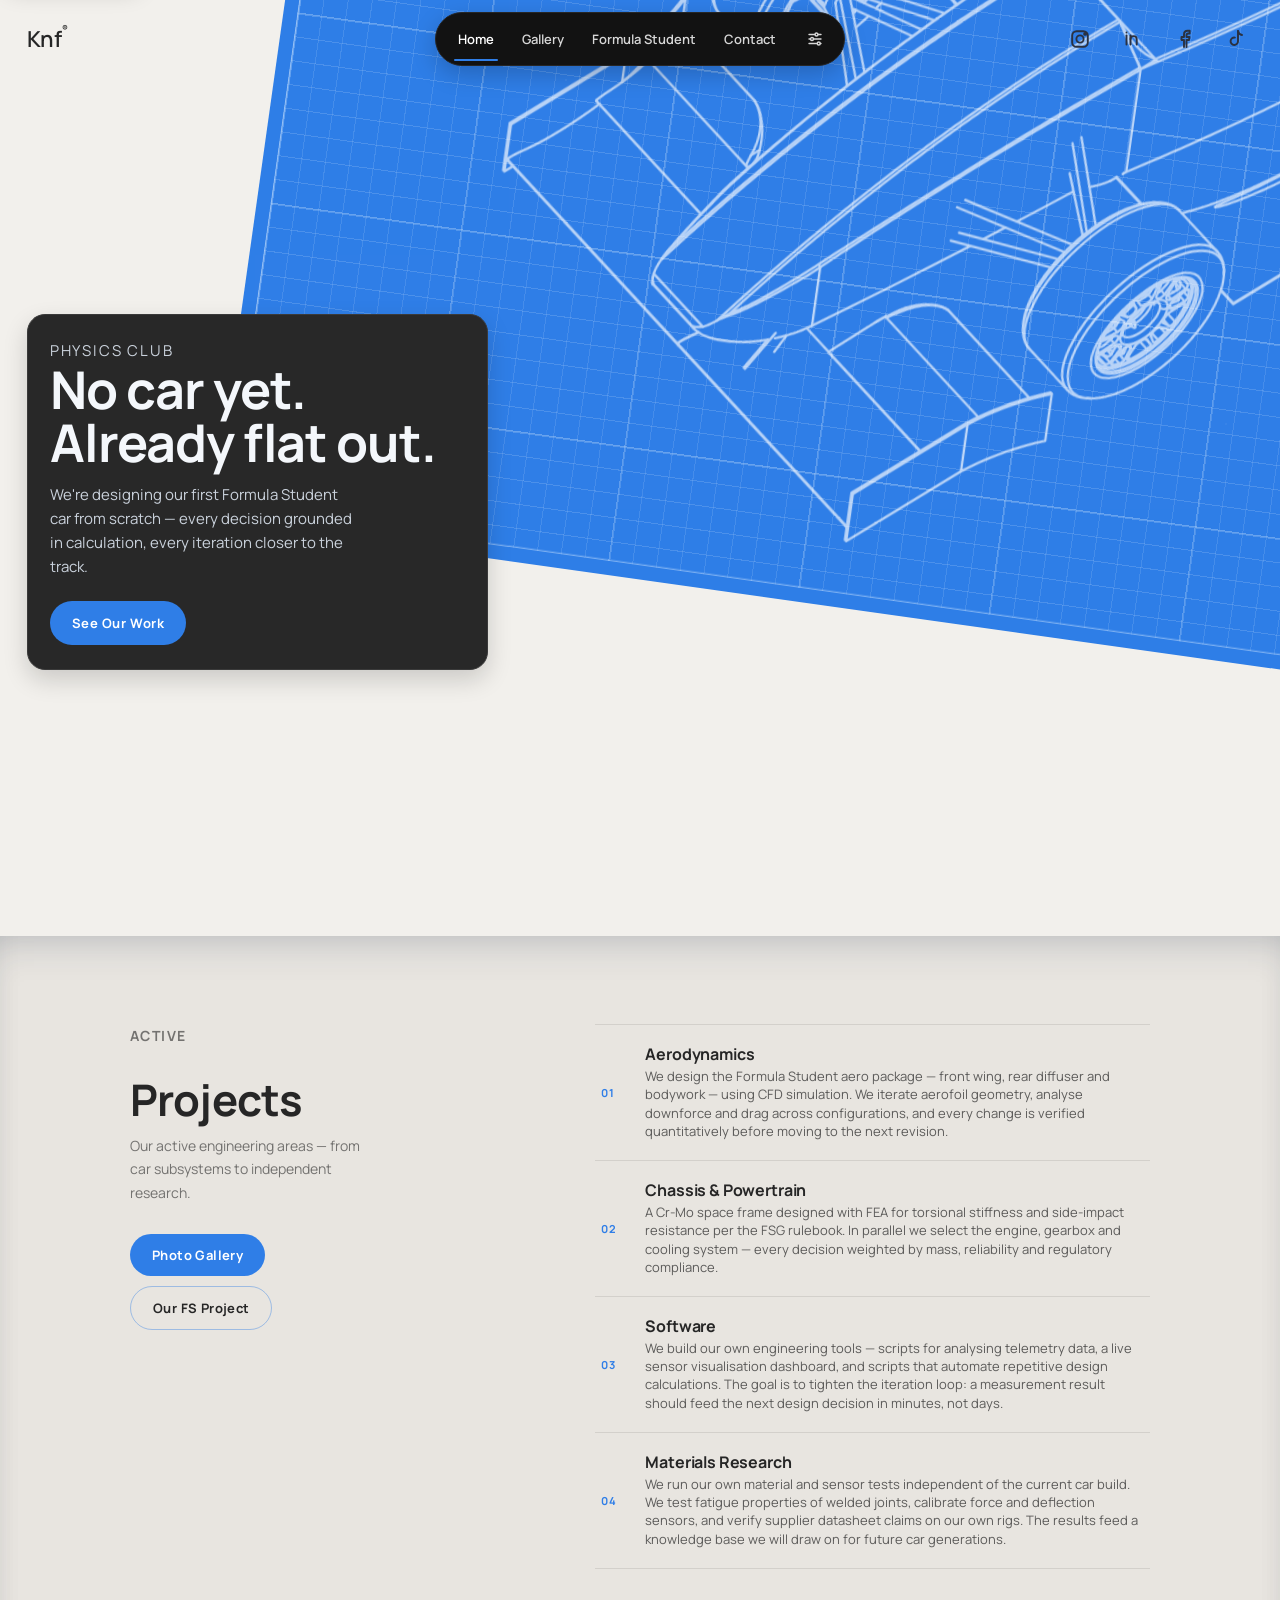
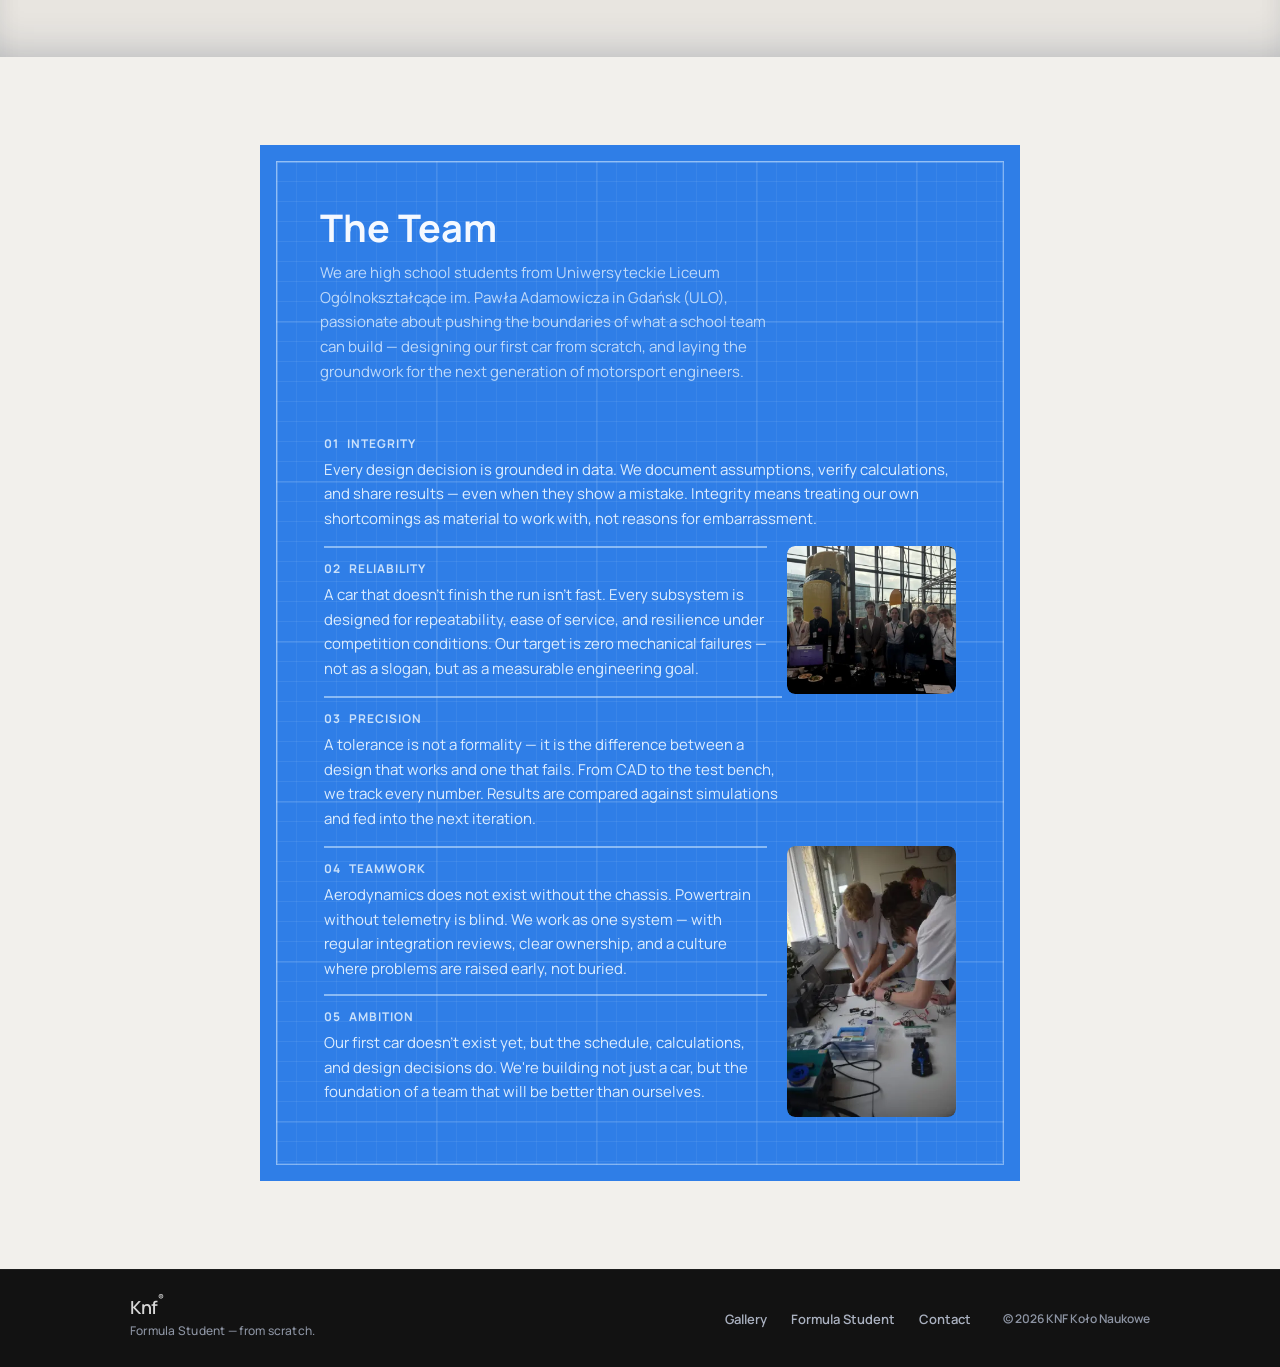
==== src/index.html @ ff2a10de "Rewrite Polish hero headline so it stops reading as a calque "Jeszcze bez auta. Juz na pelnym gazie." ====
<!doctype html>
<html lang="en" data-theme="light">
<head>
  <meta charset="UTF-8" />
  <meta name="viewport" content="width=device-width, initial-scale=1.0" />
  <meta name="description" content="KNF Physics Club — we are designing our first Formula Student car from scratch, grounding every decision in physics and rigorous engineering." data-pl="KNF Koło Naukowe — projektujemy pierwszy bolid Formuły Student od zera, opierając każdą decyzję na fizyce i rzetelnej inżynierii." data-en="KNF Physics Club — we are designing our first Formula Student car from scratch, grounding every decision in physics and rigorous engineering." />
  <title data-pl="KNF — Formuła Student" data-en="KNF — Formula Student">KNF — Formula Student</title>
  <script>
    // Apply saved theme/language before first paint to avoid a flash
    (function () {
      try {
        var t = localStorage.getItem("knf-theme");
        if (t) document.documentElement.setAttribute("data-theme", t);
        var l = localStorage.getItem("knf-lang");
        if (l) document.documentElement.setAttribute("lang", l);
      } catch (e) { /* storage unavailable */ }
    })();
  </script>
  <meta name="theme-color" content="#f2f0ec">
  <link rel="icon" type="image/svg+xml" href="./favicon.svg">
  <link rel="preconnect" href="https://fonts.googleapis.com">
  <link rel="preconnect" href="https://fonts.gstatic.com" crossorigin>
  <link href="https://fonts.googleapis.com/css2?family=Manrope:wght@500;600;700&display=swap" rel="stylesheet">
  <link rel="stylesheet" href="./css/style.css" />

  <link rel="canonical" href="https://knf-ulo.github.io/index.html">
  <meta property="og:type" content="website">
  <meta property="og:site_name" content="KNF — Formula Student">
  <meta property="og:title" content="KNF — Formula Student">
  <meta property="og:description" content="KNF Physics Club — designing our first Formula Student car from scratch, grounding every decision in physics and rigorous engineering.">
  <meta property="og:url" content="https://knf-ulo.github.io/index.html">
  <meta property="og:image" content="https://knf-ulo.github.io/assets/bolid-render-iso.webp">
  <meta property="og:locale" content="en_US">
  <meta property="og:locale:alternate" content="pl_PL">
  <meta name="twitter:card" content="summary_large_image">

  <script type="application/ld+json">
  {
    "@context": "https://schema.org",
    "@graph": [
      {
        "@type": "Organization",
        "@id": "https://knf-ulo.github.io/#organization",
        "name": "KNF — Koło Naukowe Fizyków",
        "alternateName": "KNF Physics Club",
        "url": "https://knf-ulo.github.io/",
        "logo": "https://knf-ulo.github.io/favicon.svg",
        "email": "knf.pitstopfizyki@pozytywneinicjatywy.pl",
        "foundingDate": "2025",
        "location": {
          "@type": "Place",
          "name": "Uniwersyteckie Liceum Ogólnokształcące im. Pawła Adamowicza in Gdańsk (ULO)",
          "address": { "@type": "PostalAddress", "addressLocality": "Gdańsk", "addressCountry": "PL" }
        },
        "description": "A high school physics club at Uniwersyteckie Liceum Ogólnokształcące im. Pawła Adamowicza in Gdańsk (ULO) designing its first Formula Student race car from scratch, grounding every decision in physics and calculation.",
        "knowsAbout": ["Formula Student", "Automotive aerodynamics", "Computational Fluid Dynamics", "Finite Element Analysis", "Chassis design", "Vehicle telemetry", "Materials testing"],
        "sameAs": ["https://www.instagram.com/knf_ulo"]
      },
      {
        "@type": "WebSite",
        "@id": "https://knf-ulo.github.io/#website",
        "url": "https://knf-ulo.github.io/",
        "name": "KNF — Formula Student",
        "inLanguage": ["en", "pl"],
        "publisher": { "@id": "https://knf-ulo.github.io/#organization" }
      },
      {
        "@type": "CreativeWork",
        "@id": "https://knf-ulo.github.io/#project-aerodynamics",
        "name": "Aerodynamics",
        "creator": { "@id": "https://knf-ulo.github.io/#organization" },
        "inLanguage": "en",
        "keywords": "CFD, front wing, rear diffuser, bodywork, downforce, drag",
        "description": "Formula Student aero package — front wing, rear diffuser and bodywork — developed and iterated with CFD simulation."
      },
      {
        "@type": "CreativeWork",
        "@id": "https://knf-ulo.github.io/#project-chassis-powertrain",
        "name": "Chassis & Powertrain",
        "creator": { "@id": "https://knf-ulo.github.io/#organization" },
        "inLanguage": "en",
        "keywords": "Cr-Mo space frame, FEA, torsional stiffness, engine, gearbox, cooling",
        "description": "A Cr-Mo space frame designed with FEA for torsional stiffness and side-impact resistance per the FSG rulebook, alongside engine, gearbox and cooling selection."
      },
      {
        "@type": "CreativeWork",
        "@id": "https://knf-ulo.github.io/#project-software",
        "name": "Software",
        "creator": { "@id": "https://knf-ulo.github.io/#organization" },
        "inLanguage": "en",
        "keywords": "telemetry, sensor dashboard, design automation",
        "description": "In-house engineering tools for telemetry data analysis, live sensor visualisation, and automation of repetitive design calculations."
      },
      {
        "@type": "CreativeWork",
        "@id": "https://knf-ulo.github.io/#project-materials-research",
        "name": "Materials Research",
        "creator": { "@id": "https://knf-ulo.github.io/#organization" },
        "inLanguage": "en",
        "keywords": "fatigue testing, sensor calibration, datasheet verification",
        "description": "Independent fatigue, sensor-calibration and supplier-datasheet-verification testing feeding a reusable knowledge base for future car generations."
      }
    ]
  }
  </script>
</head>
<body>
  <a class="skip-link" href="#main-content" data-pl="Przejdź do treści" data-en="Skip to content">Skip to content</a>
  <header class="page-header">
    <nav class="top-nav" aria-label="Main navigation">
      <a class="brand" href="./index.html" aria-label="KNF home">Knf<sup>®</sup></a>

      <button class="menu-toggle" type="button" aria-expanded="false" aria-controls="nav-links" aria-label="Open menu">
        <svg viewBox="0 0 24 24" aria-hidden="true">
          <line class="mt-line mt-top" x1="4" y1="7" x2="20" y2="7"></line>
          <line class="mt-line mt-mid" x1="4" y1="12" x2="20" y2="12"></line>
          <line class="mt-line mt-bot" x1="4" y1="17" x2="20" y2="17"></line>
        </svg>
      </button>

      <div class="nav-shell" id="nav-links">
        <a href="#home" class="nav-link active" data-pl="Strona główna" data-en="Home">Home</a>
        <a href="./gallery.html" class="nav-link" data-pl="Galeria" data-en="Gallery">Gallery</a>
        <a href="./formula-student.html" class="nav-link" data-pl="Formuła Student" data-en="Formula Student">Formula Student</a>
        <a href="./contact.html" class="nav-link" data-pl="Kontakt" data-en="Contact">Contact</a>

        <div class="settings-wrap">
          <button class="settings-btn" type="button" aria-label="Settings" aria-expanded="false" aria-controls="settings-dropdown">
            <svg viewBox="0 0 24 24" aria-hidden="true">
              <path d="M12 6a2 2 0 1 0 4 0a2 2 0 1 0 -4 0"></path>
              <path d="M4 6l8 0"></path>
              <path d="M16 6l4 0"></path>
              <path d="M6 12a2 2 0 1 0 4 0a2 2 0 1 0 -4 0"></path>
              <path d="M4 12l2 0"></path>
              <path d="M10 12l10 0"></path>
              <path d="M15 18a2 2 0 1 0 4 0a2 2 0 1 0 -4 0"></path>
              <path d="M4 18l11 0"></path>
              <path d="M19 18l1 0"></path>
            </svg>
          </button>

          <div class="settings-dropdown" id="settings-dropdown" hidden>
            <div class="settings-row">
              <span class="settings-label">
                <svg class="settings-icon settings-icon--theme-light" viewBox="0 0 24 24" aria-hidden="true">
                  <path d="M9 12a3 3 0 1 0 6 0a3 3 0 1 0 -6 0"></path>
                  <path d="M12 5l0 .01"></path><path d="M17 7l0 .01"></path><path d="M19 12l0 .01"></path>
                  <path d="M17 17l0 .01"></path><path d="M12 19l0 .01"></path><path d="M7 17l0 .01"></path>
                  <path d="M5 12l0 .01"></path><path d="M7 7l0 .01"></path>
                </svg>
                <svg class="settings-icon settings-icon--theme-dark" viewBox="0 0 24 24" aria-hidden="true">
                  <path d="M12 3c.132 0 .263 0 .393 0a7.5 7.5 0 0 0 7.92 12.446a9 9 0 1 1 -8.313 -12.454l0 .008"></path>
                </svg>
                <span data-pl="Motyw" data-en="Theme">Theme</span>
              </span>
              <div class="settings-toggle">
                <button class="toggle-btn" type="button" data-theme-val="light" data-pl="Jasny" data-en="Light">Light</button>
                <button class="toggle-btn" type="button" data-theme-val="dark" data-pl="Ciemny" data-en="Dark">Dark</button>
              </div>
            </div>
            <div class="settings-row">
              <span class="settings-label">
                <svg class="settings-icon" viewBox="0 0 24 24" aria-hidden="true">
                  <path d="M9 6.371c0 4.418 -2.239 6.629 -5 6.629"></path>
                  <path d="M4 6.371h7"></path>
                  <path d="M5 9c0 2.144 2.252 3.908 6 4"></path>
                  <path d="M12 20l4 -9l4 9"></path>
                  <path d="M19.1 18h-6.2"></path>
                  <path d="M6.694 3l.793 .582"></path>
                </svg>
                <span data-pl="Język" data-en="Language">Language</span>
              </span>
              <div class="settings-toggle">
                <button class="toggle-btn" type="button" data-lang-val="pl">PL</button>
                <button class="toggle-btn" type="button" data-lang-val="en">EN</button>
              </div>
            </div>
          </div>
        </div>
      </div>

      <div class="socials" aria-label="Social media">
        <a href="https://www.instagram.com/knf_ulo" target="_blank" rel="noopener" aria-label="Instagram">
          <svg viewBox="0 0 24 24" aria-hidden="true">
            <rect x="4.2" y="4.2" width="15.6" height="15.6" rx="4.4" ry="4.4"></rect>
            <circle cx="12" cy="12" r="3.6"></circle>
            <circle cx="17.1" cy="6.9" r="1"></circle>
          </svg>
        </a>
        <a href="https://www.linkedin.com/in/koło-naukowe-fizyki-ulo-3ba034428/" target="_blank" rel="noopener" aria-label="LinkedIn">
          <svg viewBox="0 0 24 24" aria-hidden="true">
            <path d="M6.5 8.5v9"></path>
            <path d="M6.5 5.5v.01"></path>
            <path d="M10.5 17.5v-5.3a3.1 3.1 0 0 1 6.2 0v5.3"></path>
            <path d="M10.5 12.2v-3.7"></path>
          </svg>
        </a>
        <a href="https://www.facebook.com/people/Koło-Naukowe-Fizyki-PitStop/pfbid025soNmXHWgqFKHjNdLMpXkXGocdxpkXL1m9RW9q9LVNQuoQBKGzaAdmDuZAfFAgRDl/" target="_blank" rel="noopener" aria-label="Facebook">
          <svg viewBox="0 0 24 24" aria-hidden="true">
            <path d="M14.5 20v-7h2.5l.5 -3h-3v-1.7c0 -1 .3 -1.8 1.8 -1.8h1.4v-2.7a18 18 0 0 0 -2.1 -.1c-2.1 0 -3.6 1.3 -3.6 3.7V10H9.5v3h2.5v7"></path>
          </svg>
        </a>
        <a href="https://www.tiktok.com/@knf_ulo" target="_blank" rel="noopener" aria-label="TikTok">
          <svg viewBox="0 0 24 24" aria-hidden="true">
            <path d="M14 4v10.2a3.7 3.7 0 1 1 -3.1 -3.6"></path>
            <path d="M14 4c.5 2.4 2 3.8 4 4"></path>
          </svg>
        </a>
      </div>
    </nav>
  </header>

  <main id="main-content" tabindex="-1">
    <section class="hero-section" id="home">
      <div class="bg-angle" aria-hidden="true">
        <img class="hero-blueprint-sketch" src="./assets/drawing_bolide_iso_1_thick.svg" aria-hidden="true" alt="">
      </div>

      <div class="hero-content">
        <p class="hero-kicker" data-pl="Koło Naukowe" data-en="Physics Club">Physics Club</p>
        <h1 data-pl="Jeszcze bez bolidu. Już na pełnych obrotach." data-en="No car yet. Already flat out.">No car yet. Already flat out.</h1>
        <p data-pl="Projektujemy pierwszy bolid Formuły Student od zera — każda decyzja oparta na obliczeniach, każda iteracja bliżej toru." data-en="We're designing our first Formula Student car from scratch — every decision grounded in calculation, every iteration closer to the track.">We're designing our first Formula Student car from scratch — every decision grounded in calculation, every iteration closer to the track.</p>
        <a href="#projects" class="hero-cta" data-pl="Poznaj projekty" data-en="See Our Work">See Our Work</a>
      </div>
    </section>

    <section class="projects-section" id="projects">
      <div class="projects-inner">
        <header class="projects-header">
          <p class="projects-kicker" data-pl="Aktualnie" data-en="Active">Active</p>
          <h2 data-pl="Projekty" data-en="Projects">Projects</h2>
          <p data-pl="Nasze aktywne obszary inżynierskie — od podsystemów bolidu po badania własne." data-en="Our active engineering areas — from car subsystems to independent research.">Our active engineering areas — from car subsystems to independent research.</p>
          <div class="projects-links-group">
            <a href="./gallery.html" class="projects-page-link" data-pl="Galeria zdjęć" data-en="Photo Gallery">Photo Gallery</a>
            <a href="./formula-student.html" class="projects-page-link projects-page-link--ghost" data-pl="Nasz projekt FS" data-en="Our FS Project">Our FS Project</a>
          </div>
        </header>

        <ol class="projects-list">
          <li class="project-entry">
            <span class="pe-num">01</span>
            <span class="pe-title" data-pl="Aerodynamika" data-en="Aerodynamics">Aerodynamics</span>
            <span class="pe-desc" data-pl="Projektujemy pakiet aero bolidu Formuły Student — skrzydło przednie, dyfuzor tylny i elementy nadwozia — przy użyciu symulacji CFD. Iterujemy geometrię profili, analizujemy docisk i opory w różnych konfiguracjach, a każda zmiana jest weryfikowana ilościowo przed przejściem do kolejnej wersji." data-en="We design the Formula Student aero package — front wing, rear diffuser and bodywork — using CFD simulation. We iterate aerofoil geometry, analyse downforce and drag across configurations, and every change is verified quantitatively before moving to the next revision.">We design the Formula Student aero package — front wing, rear diffuser and bodywork — using CFD simulation. We iterate aerofoil geometry, analyse downforce and drag across configurations, and every change is verified quantitatively before moving to the next revision.</span>
          </li>
          <li class="project-entry">
            <span class="pe-num">02</span>
            <span class="pe-title" data-pl="Podwozie i Napęd" data-en="Chassis &amp; Powertrain">Chassis &amp; Powertrain</span>
            <span class="pe-desc" data-pl="Rama przestrzenna ze stali Cr-Mo projektowana z użyciem analizy MES pod kątem sztywności skrętnej i odporności na zderzenie boczne zgodnie z regulaminem FSG. Równolegle dobieramy jednostkę napędową, skrzynię biegów i układ chłodzenia — każda decyzja ważona masą, niezawodnością i zgodnością z przepisami." data-en="A Cr-Mo space frame designed with FEA for torsional stiffness and side-impact resistance per the FSG rulebook. In parallel we select the engine, gearbox and cooling system — every decision weighted by mass, reliability and regulatory compliance.">A Cr-Mo space frame designed with FEA for torsional stiffness and side-impact resistance per the FSG rulebook. In parallel we select the engine, gearbox and cooling system — every decision weighted by mass, reliability and regulatory compliance.</span>
          </li>
          <li class="project-entry">
            <span class="pe-num">03</span>
            <span class="pe-title" data-pl="Oprogramowanie" data-en="Software">Software</span>
            <span class="pe-desc" data-pl="Tworzymy własne narzędzia inżynierskie — skrypty do analizy danych telemetrycznych, pulpit wizualizacji sensorów na żywo oraz skrypty automatyzujące powtarzalne obliczenia projektowe. Celem jest skrócenie pętli iteracyjnej: wynik pomiaru powinien trafiać do kolejnej decyzji projektowej w minuty, nie dni." data-en="We build our own engineering tools — scripts for analysing telemetry data, a live sensor visualisation dashboard, and scripts that automate repetitive design calculations. The goal is to tighten the iteration loop: a measurement result should feed the next design decision in minutes, not days.">We build our own engineering tools — scripts for analysing telemetry data, a live sensor visualisation dashboard, and scripts that automate repetitive design calculations. The goal is to tighten the iteration loop: a measurement result should feed the next design decision in minutes, not days.</span>
          </li>
          <li class="project-entry">
            <span class="pe-num">04</span>
            <span class="pe-title" data-pl="Badania Materiałowe" data-en="Materials Research">Materials Research</span>
            <span class="pe-desc" data-pl="Prowadzimy własne testy materiałów i czujników niezwiązane bezpośrednio z bieżącą konstrukcją bolidu. Badamy właściwości zmęczeniowe połączeń spawanych, kalibrujemy czujniki siły i ugięcia oraz weryfikujemy dane katalogowe dostawców na własnych stanowiskach. Wyniki zasilają bazę wiedzy, którą wykorzystamy przy kolejnych generacjach bolidu." data-en="We run our own material and sensor tests independent of the current car build. We test fatigue properties of welded joints, calibrate force and deflection sensors, and verify supplier datasheet claims on our own rigs. The results feed a knowledge base we will draw on for future car generations.">We run our own material and sensor tests independent of the current car build. We test fatigue properties of welded joints, calibrate force and deflection sensors, and verify supplier datasheet claims on our own rigs. The results feed a knowledge base we will draw on for future car generations.</span>
          </li>
        </ol>
      </div>
    </section>

    <section class="about-section" id="about">
      <div class="team-blueprint" aria-label="Team manifesto">
        <h2 data-pl="Nasz Zespół" data-en="The Team">The Team</h2>
        <p class="team-mission" data-pl="Jesteśmy uczniami Uniwersyteckiego Liceum Ogólnokształcącego im. Pawła Adamowicza w Gdańsku (ULO) z pasją do przesuwania granic tego, co licealny zespół może osiągnąć — budujemy pierwszy bolid od zera i kładziemy fundamenty dla następnego pokolenia inżynierów motorsportu." data-en="We are high school students from Uniwersyteckie Liceum Ogólnokształcące im. Pawła Adamowicza in Gdańsk (ULO), passionate about pushing the boundaries of what a school team can build — designing our first car from scratch, and laying the groundwork for the next generation of motorsport engineers.">We are high school students from Uniwersyteckie Liceum Ogólnokształcące im. Pawła Adamowicza in Gdańsk (ULO), passionate about pushing the boundaries of what a school team can build — designing our first car from scratch, and laying the groundwork for the next generation of motorsport engineers.</p>

        <div class="team-list">
          <article class="team-row no-photo">
            <div class="team-text">
              <h3><span>01</span> <span data-pl="Rzetelność" data-en="Integrity">Integrity</span></h3>
              <p data-pl="Każda decyzja projektowa jest oparta na danych. Dokumentujemy założenia, weryfikujemy obliczenia i dzielimy się wynikami — nawet gdy pokazują błąd. Rzetelność to dla nas traktowanie własnych niedociągnięć jako materiału do pracy, nie powodu do wstydu." data-en="Every design decision is grounded in data. We document assumptions, verify calculations, and share results — even when they show a mistake. Integrity means treating our own shortcomings as material to work with, not reasons for embarrassment.">Every design decision is grounded in data. We document assumptions, verify calculations, and share results — even when they show a mistake. Integrity means treating our own shortcomings as material to work with, not reasons for embarrassment.</p>
            </div>
          </article>

          <article class="team-row">
            <div class="team-text">
              <h3><span>02</span> <span data-pl="Niezawodność" data-en="Reliability">Reliability</span></h3>
              <p data-pl="Bolid, który nie kończy przejazdu, nie jest szybki. Każdy podsystem projektujemy pod kątem powtarzalności, łatwości serwisu i odporności na warunki zawodowe. Naszym celem jest zero awarii technicznych — nie jako hasło, lecz jako mierzalny cel inżynierski." data-en="A car that doesn't finish the run isn't fast. Every subsystem is designed for repeatability, ease of service, and resilience under competition conditions. Our target is zero mechanical failures — not as a slogan, but as a measurable engineering goal.">A car that doesn't finish the run isn't fast. Every subsystem is designed for repeatability, ease of service, and resilience under competition conditions. Our target is zero mechanical failures — not as a slogan, but as a measurable engineering goal.</p>
            </div>
            <div class="team-shot">
              <img src="./assets/team-0.webp" alt="Zespół KNF przy pracy" loading="lazy">
            </div>
          </article>

          <article class="team-row no-photo team-row-03">
            <div class="team-text">
              <h3><span>03</span> <span data-pl="Precyzja" data-en="Precision">Precision</span></h3>
              <p data-pl="Tolerancja to nie formalność — to różnica między projektem, który działa, a tym, który zawodzi. Od CAD-u po stanowisko testowe pilnujemy każdej liczby. Wyniki porównujemy z symulacjami i wprowadzamy do następnej iteracji." data-en="A tolerance is not a formality — it is the difference between a design that works and one that fails. From CAD to the test bench, we track every number. Results are compared against simulations and fed into the next iteration.">A tolerance is not a formality — it is the difference between a design that works and one that fails. From CAD to the test bench, we track every number. Results are compared against simulations and fed into the next iteration.</p>
            </div>
          </article>

          <article class="team-row team-row--paired">
            <div class="team-pair-texts">
              <div class="team-text">
                <h3><span>04</span> <span data-pl="Praca Zespołowa" data-en="Teamwork">Teamwork</span></h3>
                <p data-pl="Aerodynamika nie istnieje bez podwozia. Napęd bez telemetrii jest ślepy. Pracujemy jako jeden system — z regularnymi przeglądami integracji, jasnym podziałem odpowiedzialności i kulturą, w której problem zgłaszany jest wcześnie, a nie ukrywany." data-en="Aerodynamics does not exist without the chassis. Powertrain without telemetry is blind. We work as one system — with regular integration reviews, clear ownership, and a culture where problems are raised early, not buried.">Aerodynamics does not exist without the chassis. Powertrain without telemetry is blind. We work as one system — with regular integration reviews, clear ownership, and a culture where problems are raised early, not buried.</p>
              </div>
              <div class="team-text">
                <h3><span>05</span> <span data-pl="Ambicja" data-en="Ambition">Ambition</span></h3>
                <p data-pl="Nasz pierwszy bolid jeszcze nie istnieje, ale harmonogram, obliczenia i decyzje projektowe — już tak. Budujemy nie tylko samochód, lecz fundamenty zespołu, który będzie lepszy od nas samych." data-en="Our first car doesn't exist yet, but the schedule, calculations, and design decisions do. We're building not just a car, but the foundation of a team that will be better than ourselves.">Our first car doesn't exist yet, but the schedule, calculations, and design decisions do. We're building not just a car, but the foundation of a team that will be better than ourselves.</p>
              </div>
            </div>
            <div class="team-shot">
              <img src="./assets/team-1.webp" alt="Zespół KNF podczas przeglądu projektu" loading="lazy">
            </div>
          </article>
        </div>
      </div>
    </section>
  </main>

  <footer class="site-footer">
    <div class="footer-inner">
      <div class="footer-brand-col">
        <a class="brand footer-brand" href="./index.html" aria-label="KNF home">Knf<sup>®</sup></a>
        <p class="footer-tagline" data-pl="Formuła Student — od podstaw." data-en="Formula Student — from scratch.">Formula Student — from scratch.</p>
      </div>
      <nav class="footer-nav" aria-label="Footer navigation">
        <a href="./gallery.html" data-pl="Galeria" data-en="Gallery">Gallery</a>
        <a href="./formula-student.html" data-pl="Formuła Student" data-en="Formula Student">Formula Student</a>
        <a href="./contact.html" data-pl="Kontakt" data-en="Contact">Contact</a>
      </nav>
      <p class="footer-copy">© 2026 KNF Koło Naukowe</p>
    </div>
  </footer>

  <script src="./js/main.js"></script>
</body>
</html>
---- src/css/style.css ----
﻿:root {
  --bg: #f2f0ec;
  --pill: #121212;
  --pill-border: #262626;
  --text: #f0f0f0;
  --muted: #d7d7d7;
  --header-offset: 72px;
  --brand-color: #262626;
  --social-color: #2a3140;
  --section-alt-bg: #e8e5e0;
}

[data-theme="dark"] {
  --bg: #0e1117;
  --pill: #1a2844;
  --pill-border: #253a60;
  --brand-color: #ccd8f8;
  --social-color: #8099c0;
  --section-alt-bg: #121f36;
}

/* ── Dark mode element overrides ─────────────────────────────── */

[data-theme="dark"] .subpage-hero {
  background: #111d35;
  border-bottom-color: #1d2f50;
}

[data-theme="dark"] .site-footer {
  background: #080e18;
  border-top-color: rgba(255, 255, 255, 0.05);
}

[data-theme="dark"] .footer-tagline,
[data-theme="dark"] .footer-copy {
  color: #7c88a0;
}

[data-theme="dark"] .footer-nav a {
  color: #9aa5c0;
}

[data-theme="dark"] .footer-nav a:hover {
  color: #ccd8f8;
}

[data-theme="dark"] .projects-header > p {
  opacity: 0.72;
}

[data-theme="dark"] .pe-desc {
  opacity: 0.75;
}

[data-theme="dark"] .gallery-caption {
  opacity: 0.72;
}

[data-theme="dark"] .fs-card {
  border-color: rgba(255, 255, 255, 0.08);
}

[data-theme="dark"] .fs-stat {
  background: var(--section-alt-bg);
}

[data-theme="dark"] .fs-stats {
  border-color: rgba(255, 255, 255, 0.07);
}

[data-theme="dark"] .project-entry {
  border-bottom-color: rgba(255, 255, 255, 0.1);
}

[data-theme="dark"] .project-entry:first-child {
  border-top-color: rgba(255, 255, 255, 0.1);
}

::selection {
  background: rgba(47, 126, 231, 0.22);
  color: inherit;
}

* {
  box-sizing: border-box;
}

html {
  scrollbar-width: thin;
  scrollbar-color: rgba(47, 126, 231, 0.35) transparent;
}

::-webkit-scrollbar {
  width: 6px;
}

::-webkit-scrollbar-track {
  background: transparent;
}

::-webkit-scrollbar-thumb {
  background: rgba(47, 126, 231, 0.3);
  border-radius: 999px;
}

::-webkit-scrollbar-thumb:hover {
  background: rgba(47, 126, 231, 0.55);
}

:focus-visible {
  outline: 2px solid rgba(47, 126, 231, 0.7);
  outline-offset: 3px;
  border-radius: 4px;
}

/* ── Screen-reader-only & skip link ──────────────────────────── */

.sr-only {
  position: absolute;
  width: 1px;
  height: 1px;
  padding: 0;
  margin: -1px;
  overflow: hidden;
  clip: rect(0, 0, 0, 0);
  white-space: nowrap;
  border: 0;
}

.skip-link {
  position: absolute;
  left: 8px;
  top: -56px;
  z-index: 200;
  padding: 10px 16px;
  background: #2f7ee7;
  color: #fff;
  font-size: 13px;
  font-weight: 700;
  text-decoration: none;
  border-radius: 8px;
  box-shadow: 0 8px 24px rgba(0, 0, 0, 0.2);
  transition: top 0.18s ease;
}

.skip-link:focus {
  top: 8px;
}

html,
body {
  margin: 0;
  min-height: 100%;
  font-family: "Manrope", sans-serif;
  background: var(--bg);
  overflow-x: hidden;
  scroll-behavior: smooth;
}

/* ── Header ──────────────────────────────────────────────────── */

.page-header {
  position: fixed;
  top: 0;
  left: 0;
  right: 0;
  overflow: visible;
  z-index: 50;
  padding: 12px 2.1vw;
}

.top-nav {
  display: grid;
  grid-template-columns: 1fr auto 1fr;
  align-items: center;
  overflow: visible;
  gap: 12px;
}

.brand {
  justify-self: start;
  text-decoration: none;
  color: var(--brand-color);
  font-size: clamp(17px, 2vw, 22px);
  font-weight: 600;
  line-height: 1;
  letter-spacing: -0.02em;
  transition: opacity 0.18s ease;
}

.brand:hover {
  opacity: 0.72;
}

.brand sup {
  font-size: 9px;
  top: -0.7em;
  position: relative;
  font-weight: 700;
}

/* ── Nav pill ────────────────────────────────────────────────── */

.nav-shell {
  justify-self: center;
  width: fit-content;
  position: relative;
  isolation: isolate;
  display: inline-flex;
  align-items: center;
  overflow: visible;
  gap: 20px;
  padding: 9px 10px 9px 18px;
  border-radius: 999px;
  background: var(--pill);
  border: 1px solid var(--pill-border);
  box-shadow: 0 8px 24px rgba(0, 0, 0, 0.2);
}

.nav-link {
  color: var(--muted);
  text-decoration: none;
  border: 0;
  background: transparent;
  font-family: inherit;
  font-size: 13px;
  font-weight: 600;
  cursor: pointer;
  transition: color 0.2s ease;
  padding: 8px 4px;
  position: relative;
}

.nav-link:hover,
.nav-link.active {
  color: #fff;
}

.nav-link.active::after {
  content: "";
  position: absolute;
  left: 0;
  right: 0;
  bottom: -5px;
  height: 2px;
  background: #2f7ee7;
  border-radius: 1px;
}

/* ── Settings ────────────────────────────────────────────────── */

.settings-wrap {
  position: static;
}

.settings-btn {
  width: 34px;
  height: 34px;
  border-radius: 50%;
  border: 0;
  background: transparent;
  display: grid;
  place-items: center;
  cursor: pointer;
  position: relative;
  z-index: 4;
}

.settings-btn svg {
  transform: translateX(-2px);
  width: 18px;
  height: 18px;
  fill: none;
  stroke: var(--muted);
  stroke-width: 1.8;
  stroke-linecap: round;
  stroke-linejoin: round;
  transition: stroke 0.2s ease;
}

.settings-btn:hover svg,
.settings-btn[aria-expanded="true"] svg {
  stroke: #fff;
}

/* Anchored to the nav pill (.nav-shell is the positioned ancestor now that
   .settings-wrap is static) so the card rolls out centered under the navbar. */
.settings-dropdown {
  position: absolute;
  top: calc(100% + 8px);
  left: 50%;
  transform: translateX(-50%);
  width: min(300px, calc(100vw - 24px));
  background: var(--pill);
  border: 1px solid var(--pill-border);
  border-radius: 16px;
  padding: 14px 18px 16px;
  display: flex;
  flex-direction: column;
  align-items: stretch;
  gap: 12px;
  box-shadow: 0 16px 32px rgba(0, 0, 0, 0.38);
  z-index: 100;
}

.settings-dropdown[hidden] {
  display: none;
}

.settings-row {
  display: flex;
  flex-direction: row;
  align-items: center;
  justify-content: space-between;
  gap: 14px;
  width: 100%;
}

.settings-label {
  display: inline-flex;
  align-items: center;
  gap: 7px;
  font-size: 11px;
  font-weight: 600;
  color: rgba(215, 215, 215, 0.62);
  letter-spacing: 0.06em;
  text-transform: uppercase;
  white-space: nowrap;
}

.settings-icon {
  width: 15px;
  height: 15px;
  fill: none;
  stroke: currentColor;
  stroke-width: 1.8;
  stroke-linecap: round;
  stroke-linejoin: round;
  flex-shrink: 0;
}

/* Theme icon swaps with the active theme: sun in light, moon in dark. */
.settings-icon--theme-dark {
  display: none;
}

[data-theme="dark"] .settings-icon--theme-light {
  display: none;
}

[data-theme="dark"] .settings-icon--theme-dark {
  display: inline-block;
}

.settings-toggle {
  display: flex;
  gap: 3px;
  background: rgba(255, 255, 255, 0.06);
  border-radius: 999px;
  padding: 3px;
}

.toggle-btn {
  border: 0;
  background: transparent;
  color: rgba(215, 215, 215, 0.5);
  font-family: inherit;
  font-size: 11px;
  font-weight: 700;
  padding: 6px 12px;
  border-radius: 999px;
  cursor: pointer;
  transition: background 0.15s ease, color 0.15s ease;
  white-space: nowrap;
}

.toggle-btn.active {
  background: rgba(255, 255, 255, 0.14);
  color: #fff;
}

/* ── Socials ─────────────────────────────────────────────────── */

.socials {
  justify-self: end;
  display: inline-flex;
  align-items: center;
  gap: 18px;
}

.socials a {
  text-decoration: none;
  display: grid;
  place-items: center;
  line-height: 1;
  padding: 5px;
  transition: transform 0.2s ease, opacity 0.2s ease;
}

.socials a:hover {
  transform: translateY(-1px);
  opacity: 0.8;
}

.socials a svg {
  width: 24px;
  height: 24px;
  fill: none;
  stroke: var(--social-color);
  stroke-width: 1.9;
  stroke-linecap: round;
  stroke-linejoin: round;
}

.menu-toggle {
  display: none;
}

.menu-toggle svg {
  width: 22px;
  height: 22px;
  display: block;
  fill: none;
  stroke: #222;
  stroke-width: 2;
  stroke-linecap: round;
}

.menu-toggle .mt-line {
  transform-box: fill-box;
  transform-origin: center;
  transition: transform 0.25s cubic-bezier(0.22, 1, 0.36, 1), opacity 0.15s ease;
}

.menu-toggle[aria-expanded="true"] .mt-top {
  transform: translateY(5px) rotate(45deg);
}

.menu-toggle[aria-expanded="true"] .mt-mid {
  opacity: 0;
}

.menu-toggle[aria-expanded="true"] .mt-bot {
  transform: translateY(-5px) rotate(-45deg);
}

[data-theme="dark"] .menu-toggle svg {
  stroke: #c9d1d9;
}

/* ── Main layout ─────────────────────────────────────────────── */

main {
  position: relative;
  z-index: 1;
  padding-top: var(--header-offset);
}

/* ── Hero ────────────────────────────────────────────────────── */

.hero-section {
  position: relative;
  min-height: 96vh;
  display: flex;
  align-items: center;
  padding: 40px 2.1vw 64px;
  overflow: visible;
}

.hero-content {
  position: relative;
  z-index: 1;
  display: inline-flex;
  flex-direction: column;
  width: min(36vw, 100%);
  max-width: 100%;
  padding: 24px 22px;
  border-radius: 18px;
  background: #282828;
  border: 1px solid #3a3a3a;
  box-shadow: 0 10px 24px rgba(0, 0, 0, 0.16);
}

.hero-kicker {
  margin: 0 0 12px;
  color: rgba(235, 240, 248, 0.82);
  font-size: 11px;
  text-transform: uppercase;
  letter-spacing: 0.12em;
}

.hero-content h1 {
  margin: 0 0 14px;
  max-width: 14ch;
  font-size: clamp(28px, 4.2vw, 52px);
  line-height: 1.02;
  letter-spacing: -0.02em;
  color: #f4f7fb;
  text-wrap: balance;
}

.hero-content > p {
  margin: 0;
  max-width: 34ch;
  color: rgba(220, 228, 240, 0.9);
  font-size: 15px;
  line-height: 1.6;
}

.hero-cta {
  display: inline-block;
  align-self: flex-start;
  margin-top: 22px;
  padding: 13px 22px;
  background: #2f7ee7;
  color: #fff;
  text-decoration: none;
  border-radius: 999px;
  font-size: 13px;
  font-weight: 700;
  letter-spacing: 0.04em;
  transition: background 0.2s ease, transform 0.2s ease, box-shadow 0.2s ease;
}

.hero-cta:hover {
  background: #2470d4;
  transform: translateY(-2px);
  box-shadow: 0 8px 22px rgba(47, 126, 231, 0.38);
}

/* ── Blueprint image ─────────────────────────────────────────── */

.hero-blueprint-sketch {
  position: absolute;
  left: clamp(20px, 4vw, 60px);
  bottom: clamp(16px, 4vh, 48px);
  width: min(74vw, 84vw);
  height: auto;
  z-index: 3;
  opacity: 0.66;
  pointer-events: none;
  transform-origin: bottom left;
  transform: scale(1.6);
  filter: invert(1) brightness(1.15);
}

/* ── Projects ────────────────────────────────────────────────── */

.projects-section {
  background: var(--section-alt-bg);
  box-shadow:
    inset 0 26px 44px -28px rgba(26, 42, 70, 0.3),
    inset 0 -26px 44px -28px rgba(26, 42, 70, 0.3);
  padding: 88px max(2.1vw, 24px);
}

.projects-inner {
  max-width: 1020px;
  margin: 0 auto;
  display: grid;
  grid-template-columns: minmax(0, 0.82fr) minmax(0, 1.18fr);
  gap: 40px 80px;
  align-items: start;
}

.projects-header {
  position: sticky;
  top: calc(var(--header-offset) + 28px);
}

.projects-kicker {
  margin: 0 0 10px;
  font-size: 11px;
  font-weight: 700;
  letter-spacing: 0.1em;
  text-transform: uppercase;
  color: #2f7ee7;
}

.projects-header h2 {
  margin: 0 0 12px;
  font-size: clamp(28px, 3.4vw, 44px);
  letter-spacing: -0.02em;
  color: var(--brand-color);
  line-height: 1.04;
}

.projects-header > p {
  margin: 0 0 30px;
  font-size: 14px;
  line-height: 1.65;
  color: var(--brand-color);
  opacity: 0.6;
  max-width: 28ch;
}

.projects-links-group {
  display: flex;
  flex-direction: column;
  gap: 10px;
  align-items: flex-start;
}

.projects-page-link {
  display: inline-block;
  padding: 12px 22px;
  border-radius: 999px;
  font-size: 13px;
  font-weight: 700;
  text-decoration: none;
  letter-spacing: 0.03em;
  transition: background 0.18s ease, transform 0.18s ease, box-shadow 0.18s ease;
  background: #2f7ee7;
  color: #fff;
}

.projects-page-link:hover {
  background: #2470d4;
  transform: translateY(-1px);
  box-shadow: 0 6px 18px rgba(47, 126, 231, 0.3);
}

.projects-page-link--ghost {
  background: transparent;
  color: var(--brand-color);
  border: 1.5px solid rgba(47, 126, 231, 0.4);
}

[data-theme="dark"] .projects-page-link--ghost {
  border-color: rgba(47, 126, 231, 0.5);
}

.projects-page-link--ghost:hover {
  background: rgba(47, 126, 231, 0.08);
  box-shadow: none;
  transform: translateY(-1px);
}

.projects-list {
  list-style: none;
  margin: 0;
  padding: 0;
}

.project-entry {
  display: grid;
  grid-template-columns: 30px 1fr;
  grid-template-rows: auto auto;
  column-gap: 14px;
  padding: 20px 6px;
  border-bottom: 1px solid rgba(0, 0, 0, 0.09);
  transition: padding-left 0.2s ease;
  cursor: default;
}

.project-entry:first-child {
  border-top: 1px solid rgba(0, 0, 0, 0.09);
}

.project-entry:hover {
  padding-left: 14px;
}

.pe-num {
  grid-row: 1 / 3;
  align-self: center;
  font-size: 11px;
  font-weight: 700;
  color: #2f7ee7;
  letter-spacing: 0.06em;
}

.pe-title {
  font-size: 16px;
  font-weight: 700;
  color: var(--brand-color);
  letter-spacing: -0.01em;
  line-height: 1.2;
}

.pe-desc {
  font-size: 13px;
  color: var(--brand-color);
  opacity: 0.72;
  margin-top: 3px;
  line-height: 1.4;
}

/* ── About ───────────────────────────────────────────────────── */

.about-section {
  display: flex;
  align-items: center;
  justify-content: center;
  padding: 88px clamp(40px, 9vw, 140px);
  min-height: 100vh;
}

.team-blueprint {
  position: relative;
  width: min(760px, 100%);
  margin: 0 auto;
  background: #2f7ee7;
  overflow: hidden;
  padding: 56px 52px 64px;
  display: flex;
  flex-direction: column;
  justify-content: center;
}

.team-blueprint::before {
  content: "";
  position: absolute;
  inset: 16px;
  background:
    repeating-linear-gradient(180deg, rgba(226, 241, 255, 0.18) 0 1px, transparent 1px 20px),
    repeating-linear-gradient(90deg, rgba(226, 241, 255, 0.14) 0 1px, transparent 1px 20px),
    repeating-linear-gradient(180deg, rgba(235, 247, 255, 0.22) 0 2px, transparent 2px 160px),
    repeating-linear-gradient(90deg, rgba(235, 247, 255, 0.18) 0 2px, transparent 2px 160px);
  opacity: 0.45;
}

.team-blueprint::after {
  content: "";
  position: absolute;
  inset: 16px;
  border: 1px solid rgba(232, 245, 255, 0.45);
  box-shadow: inset 0 0 0 1px rgba(190, 220, 255, 0.2);
}

.team-blueprint h2 {
  position: relative;
  z-index: 2;
  margin: 0 0 8px;
  font-size: clamp(26px, 3.2vw, 38px);
  color: #f5f9ff;
  padding-inline: 8px;
}

.team-list {
  position: relative;
  z-index: 2;
  display: flex;
  flex-direction: column;
  gap: 2px;
  margin-top: 10px;
  padding-inline: 8px;
}

.team-row {
  display: grid;
  grid-template-columns: minmax(0, 1.45fr) minmax(13.2vw, 0.55fr);
  gap: 20px;
  align-items: stretch;
  border-radius: 8px;
  padding-inline: 4px;
  transition: background 0.18s ease;
}

/* team-row hover highlight removed per design request */

.team-row.no-photo {
  grid-template-columns: 1fr;
}

/* Paired entry: two text blocks stacked in the left column, one photo
   in the right column stretched across both (via align-items: stretch) */
.team-pair-texts {
  display: flex;
  flex-direction: column;
}

.team-row-03 .team-text {
  width: min(72.5%, 100%);
}

.team-text {
  margin: 0;
  padding: 12px 0;
}

.team-row + .team-row .team-text {
  border-top: 2px solid rgba(216, 236, 255, 0.54);
}

.team-text h3 {
  margin: 0 0 6px;
  font-size: 12px;
  color: rgba(236, 246, 255, 0.82);
  font-weight: 700;
  letter-spacing: 0.08em;
  text-transform: uppercase;
  display: flex;
  align-items: baseline;
  gap: 8px;
}

.team-text h3 span {
  font-size: inherit;
  letter-spacing: inherit;
  color: inherit;
  font-weight: inherit;
  text-transform: inherit;
}

.team-text p {
  margin: 0;
  color: rgba(230, 242, 255, 0.95);
  font-size: 15px;
  line-height: 1.65;
}

.team-shot {
  min-height: 130px;
  border-radius: 8px;
  background: rgba(255, 255, 255, 0.08);
  border: 1.5px dashed rgba(255, 255, 255, 0.25);
  display: grid;
  place-items: center;
}

.team-shot::after {
  content: "+";
  font-size: 22px;
  font-weight: 300;
  color: rgba(255, 255, 255, 0.28);
}

.team-shot:has(img) {
  background: transparent;
  border: 0;
  overflow: hidden;
}

.team-shot:has(img)::after {
  content: none;
}

.team-shot img {
  width: 100%;
  height: 100%;
  display: block;
  object-fit: cover;
  border-radius: 8px;
}

/* ── Footer ──────────────────────────────────────────────────── */

.site-footer {
  background: #121212;
  padding: 28px max(2.1vw, 24px);
  border-top: 1px solid #1e1e1e;
}

.footer-inner {
  max-width: 1020px;
  margin: 0 auto;
  display: flex;
  align-items: center;
  gap: 32px;
  flex-wrap: wrap;
}

.footer-brand-col {
  display: flex;
  flex-direction: column;
  gap: 6px;
  margin-right: auto;
}

.footer-brand {
  color: #d7d7d7 !important;
  font-size: 18px !important;
}

.footer-tagline {
  margin: 0;
  font-size: 12px;
  color: #8d94a3;
  font-weight: 500;
  letter-spacing: 0.02em;
}

.footer-nav {
  display: flex;
  gap: 24px;
  align-items: center;
  flex-wrap: wrap;
}

.footer-nav a {
  color: #aab1c0;
  text-decoration: none;
  font-size: 13px;
  font-weight: 600;
  transition: color 0.2s ease;
}

.footer-nav a:hover {
  color: #c9d1d9;
}

.footer-copy {
  margin: 0;
  color: #8d94a3;
  font-size: 12px;
  font-weight: 600;
  white-space: nowrap;
}

/* ── Hero bg angle ───────────────────────────────────────────── */

.bg-angle {
  position: absolute;
  top: -20vh;
  right: -20vw;
  left: auto;
  width: 100vw;
  height: 80vh;
  background: #2f7ee7;
  overflow: hidden;
  transform: rotate(8deg);
  z-index: -1;
  pointer-events: none;
}

.bg-angle::before {
  content: "";
  position: absolute;
  inset: 14px;
  z-index: 1;
  background:
    radial-gradient(circle at 22% 32%, rgba(255, 255, 255, 0.09) 0 1px, transparent 1px 10px),
    radial-gradient(circle at 78% 68%, rgba(255, 255, 255, 0.07) 0 1px, transparent 1px 12px),
    repeating-linear-gradient(180deg, rgba(233, 246, 255, 0.32) 0 2px, transparent 2px 192px),
    repeating-linear-gradient(90deg, rgba(233, 246, 255, 0.28) 0 2px, transparent 2px 192px),
    repeating-linear-gradient(180deg, rgba(218, 236, 255, 0.28) 0 1px, transparent 1px 24px),
    repeating-linear-gradient(90deg, rgba(218, 236, 255, 0.22) 0 1px, transparent 1px 24px);
  opacity: 0.62;
}

.bg-angle::after {
  content: "";
  position: absolute;
  inset: 14px;
  z-index: 2;
  border: 1px solid rgba(226, 241, 255, 0.42);
  border-radius: 6px;
  box-shadow: inset 0 0 0 1px rgba(188, 218, 255, 0.2);
}

/* ── Mobile ──────────────────────────────────────────────────── */

@media (max-width: 900px) {
  :root {
    --header-offset: 70px;
  }

  .top-nav {
    grid-template-columns: 1fr auto;
    gap: 10px;
  }

  .socials {
    display: none;
  }

  .brand {
    font-size: 20px;
  }

  .menu-toggle {
    display: grid;
    place-items: center;
    justify-self: end;
    width: 38px;
    height: 34px;
    border-radius: 10px;
    border: 1px solid #d5d5d5;
    background: #fff;
    cursor: pointer;
  }

  [data-theme="dark"] .menu-toggle {
    background: var(--pill);
    border-color: var(--pill-border);
  }

  .nav-shell {
    display: none;
    grid-column: 1 / -1;
    justify-self: stretch;
    width: 100%;
    border-radius: 18px;
    padding: 14px 16px;
    gap: 14px;
    flex-wrap: wrap;
  }

  .nav-shell.open {
    display: flex;
  }

  .nav-link {
    width: 100%;
    text-align: left;
    font-size: 14px;
  }

  .nav-link.active::after {
    display: none;
  }

  .settings-wrap {
    margin-left: auto;
  }

  .settings-dropdown {
    top: 100%;
  }

  .hero-section {
    min-height: 85vh;
    padding: 20px 20px 44px;
  }

  .hero-content {
    width: min(460px, 100%);
    padding: 18px 18px;
  }

  .hero-blueprint-sketch {
    left: -36px;
    bottom: 14px;
    width: min(860px, 182vw);
    opacity: 0.5;
    transform: scale(1.6);
  }

  .projects-section {
    padding: 56px 20px;
  }

  .projects-inner {
    grid-template-columns: 1fr;
    gap: 32px;
  }

  .projects-header {
    position: static;
  }

  .projects-header > p {
    max-width: 100%;
  }

  .about-section {
    min-height: auto;
    padding: 48px 20px 64px;
  }

  .team-blueprint {
    width: 100%;
    padding: 32px 24px 36px;
  }

  .team-blueprint h2 {
    font-size: 26px;
    padding-inline: 0;
  }

  .team-list {
    padding-inline: 0;
  }

  .team-row {
    grid-template-columns: 1fr;
    gap: 10px;
  }

  .team-row-03 .team-text {
    width: 100%;
  }

  .team-shot {
    min-height: 100px;
  }

  .footer-inner {
    flex-direction: column;
    align-items: flex-start;
    gap: 20px;
  }

  .footer-brand-col {
    margin-right: 0;
  }

  .footer-nav {
    gap: 16px;
  }
}

/* ── Subpage shared ──────────────────────────────────────────── */

.subpage-hero {
  min-height: 38vh;
  display: flex;
  align-items: flex-end;
  padding: calc(var(--header-offset) + 48px) max(2.1vw, 24px) 52px;
  background: #282828;
  border-bottom: 1px solid #3a3a3a;
  position: relative;
  overflow: hidden;
}

.subpage-hero::before {
  content: "";
  position: absolute;
  top: -30%;
  right: -10%;
  width: 50vw;
  height: 120%;
  background: #2f7ee7;
  transform: rotate(8deg);
  z-index: 0;
  opacity: 0.18;
}

.subpage-hero-inner {
  position: relative;
  z-index: 1;
  max-width: 1020px;
  margin: 0 auto;
  width: 100%;
}

.subpage-hero-inner .hero-kicker {
  margin-bottom: 10px;
}

.subpage-hero-inner h1 {
  margin: 0 0 14px;
  font-size: clamp(32px, 5vw, 60px);
  color: #f4f7fb;
  letter-spacing: -0.03em;
  line-height: 1.02;
  max-width: 20ch;
}

.subpage-hero-inner > p {
  margin: 0;
  color: rgba(220, 228, 240, 0.75);
  font-size: 15px;
  line-height: 1.6;
  max-width: 48ch;
}

/* ── Gallery ─────────────────────────────────────────────────── */

.gallery-section {
  max-width: 1020px;
  margin: 0 auto;
  padding: 64px max(2.1vw, 24px) 96px;
}

.gallery-filters {
  display: flex;
  flex-wrap: wrap;
  gap: 8px;
  margin-bottom: 36px;
}

.gallery-filter {
  padding: 10px 20px;
  border-radius: 999px;
  border: 1.5px solid rgba(0, 0, 0, 0.12);
  background: transparent;
  font-family: inherit;
  font-size: 12px;
  font-weight: 700;
  color: var(--brand-color);
  letter-spacing: 0.04em;
  cursor: pointer;
  transition: background 0.16s ease, border-color 0.16s ease, color 0.16s ease;
}

[data-theme="dark"] .gallery-filter {
  border-color: rgba(255, 255, 255, 0.12);
}

.gallery-filter:hover,
.gallery-filter.active {
  background: var(--brand-color);
  border-color: var(--brand-color);
  color: var(--bg);
}

[data-theme="dark"] .gallery-filter:hover,
[data-theme="dark"] .gallery-filter.active {
  color: #0d1117;
}

.gallery-grid {
  display: grid;
  grid-template-columns: repeat(3, 1fr);
  grid-auto-rows: 240px;
  grid-auto-flow: dense;
  gap: 12px;
}

.gallery-photo {
  flex: 1;
  min-height: 0;
  width: 100%;
  display: block;
  object-fit: cover;
  border-radius: 10px;
  transition: transform 0.25s ease, box-shadow 0.2s ease;
}

/* gallery-item hover highlight (scale + shadow) removed per design request */

.gallery-item {
  margin: 0;
  display: flex;
  flex-direction: column;
  gap: 8px;
}

.gallery-item.gi-wide {
  grid-column: span 2;
}

.gallery-item.gi-tall {
  grid-row: span 2;
}

.gallery-placeholder {
  flex: 1;
  border-radius: 10px;
  background: var(--section-alt-bg);
  border: 1.5px dashed rgba(0, 0, 0, 0.14);
  display: grid;
  place-items: center;
  transition: border-color 0.18s ease, background 0.18s ease;
}

[data-theme="dark"] .gallery-placeholder {
  border-color: rgba(255, 255, 255, 0.1);
}

.gallery-placeholder::after {
  content: "+";
  font-size: 22px;
  font-weight: 300;
  color: var(--brand-color);
  opacity: 0.2;
}

.gallery-caption {
  margin: 0;
  font-size: 11px;
  font-weight: 600;
  letter-spacing: 0.06em;
  text-transform: uppercase;
  color: var(--brand-color);
  opacity: 0.65;
  padding-inline: 2px;
}

@media (max-width: 900px) {
  .gallery-grid {
    grid-template-columns: 1fr 1fr;
    grid-auto-rows: 200px;
  }

  .gallery-item.gi-wide {
    grid-column: span 2;
  }
}

@media (max-width: 600px) {
  .gallery-grid {
    grid-template-columns: 1fr;
    grid-auto-rows: 220px;
  }

  .gallery-item.gi-wide,
  .gallery-item.gi-tall {
    grid-column: auto;
    grid-row: auto;
  }

  .subpage-hero-inner h1 {
    font-size: 32px;
  }
}

/* ── Formula Student page ────────────────────────────────────── */

.fs-section {
  max-width: 1020px;
  margin: 0 auto;
  padding: 72px max(2.1vw, 24px);
}

.fs-section + .fs-section {
  padding-top: 0;
}

.fs-section-label {
  margin: 0 0 10px;
  font-size: 11px;
  font-weight: 700;
  letter-spacing: 0.1em;
  text-transform: uppercase;
  color: #2f7ee7;
}

.fs-section h2 {
  margin: 0 0 16px;
  font-size: clamp(24px, 3vw, 36px);
  letter-spacing: -0.02em;
  color: var(--brand-color);
  line-height: 1.08;
}

.fs-section > p {
  margin: 0 0 24px;
  font-size: 15px;
  line-height: 1.7;
  color: var(--brand-color);
  opacity: 0.75;
  max-width: 68ch;
}

.fs-intro-links {
  margin-top: 8px;
}

.fs-grid {
  display: grid;
  grid-template-columns: repeat(auto-fill, minmax(240px, 1fr));
  gap: 16px;
  margin-top: 32px;
}

.fs-card {
  padding: 24px 22px 22px;
  border-radius: 12px;
  background: var(--section-alt-bg);
  border: 1px solid rgba(0, 0, 0, 0.07);
  box-shadow: 0 2px 8px rgba(0, 0, 0, 0.04);
}

[data-theme="dark"] .fs-card {
  box-shadow: none;
}

.fs-card-num {
  display: block;
  font-size: 11px;
  font-weight: 700;
  color: #2f7ee7;
  letter-spacing: 0.08em;
  margin-bottom: 8px;
}

.fs-card h3 {
  margin: 0 0 8px;
  font-size: 16px;
  font-weight: 700;
  color: var(--brand-color);
  letter-spacing: -0.01em;
}

.fs-card p {
  margin: 0;
  font-size: 13px;
  line-height: 1.6;
  color: var(--brand-color);
  opacity: 0.6;
}

.fs-divider {
  border: 0;
  border-top: 1px solid rgba(0, 0, 0, 0.08);
  margin: 0;
}

[data-theme="dark"] .fs-divider {
  border-top-color: rgba(255, 255, 255, 0.06);
}

.fs-stats {
  display: inline-flex;
  flex-wrap: wrap;
  gap: 2px;
  margin-top: 32px;
  max-width: 100%;
  border: 1px solid rgba(0, 0, 0, 0.08);
  border-radius: 14px;
  overflow: hidden;
}

[data-theme="dark"] .fs-stats {
  border-color: rgba(255, 255, 255, 0.06);
}

.fs-stat {
  flex: 1 1 160px;
  min-width: 160px;
  padding: 24px 20px;
  background: var(--section-alt-bg);
}

.fs-stat-val {
  display: block;
  font-size: clamp(28px, 3.5vw, 40px);
  font-weight: 700;
  color: #2f7ee7;
  letter-spacing: -0.03em;
  line-height: 1;
  margin-bottom: 6px;
}

.fs-stat-label {
  display: block;
  font-size: 12px;
  font-weight: 600;
  color: var(--brand-color);
  opacity: 0.55;
  letter-spacing: 0.04em;
}

/* ── Button interactions ─────────────────────────────────────── */

.toggle-btn:hover:not(.active) {
  background: rgba(255, 255, 255, 0.09);
  color: rgba(215, 215, 215, 0.85);
}

.toggle-btn:active {
  transform: scale(0.93);
  transition-duration: 0.06s;
}

.hero-cta:active,
.projects-page-link:active {
  transform: scale(0.96) translateY(0) !important;
  box-shadow: none !important;
  transition-duration: 0.06s !important;
}

.gallery-filter:active {
  transform: scale(0.94);
  transition-duration: 0.06s !important;
}

/* ── Keyframes ───────────────────────────────────────────────── */

@keyframes fadeUp {
  from { opacity: 0; transform: translateY(22px); }
  to   { opacity: 1; transform: translateY(0); }
}

@keyframes fadeIn {
  from { opacity: 0; }
  to   { opacity: 1; }
}

@keyframes bpReveal {
  from { opacity: 0; transform: scale(1.55) translateX(28px); }
  to   { opacity: 0.66; transform: scale(1.6); }
}

/* Rolls open/closed from under the navbar: the card stays put and is
   revealed or hidden top-to-bottom via clip-path (no translate), so it
   reads as unrolling down and rolling back up. */
/* Negative side/bottom insets keep the clip region wider than the card so the
   drop shadow isn't clipped into a hard-edged rectangle; the bottom value wipes
   from 100% (hidden) down past the card for the top-to-bottom reveal. */
@keyframes settingsRollDown {
  from { clip-path: inset(-20px -40px 100% -40px); opacity: 0.4; }
  to   { clip-path: inset(-20px -40px -52px -40px); opacity: 1; }
}

@keyframes settingsRollUp {
  from { clip-path: inset(-20px -40px -52px -40px); opacity: 1; }
  to   { clip-path: inset(-20px -40px 100% -40px); opacity: 0.4; }
}

/* ── Load animations ─────────────────────────────────────────── */

.brand      { animation: fadeIn 0.4s ease both; }
.nav-shell  { animation: fadeIn 0.4s ease 0.06s both; }
.socials    { animation: fadeIn 0.4s ease 0.12s both; }

.hero-content {
  animation: fadeUp 0.7s cubic-bezier(0.22, 1, 0.36, 1) 0.18s both;
}

.hero-blueprint-sketch {
  animation: bpReveal 1.5s cubic-bezier(0.22, 1, 0.36, 1) 0.3s both;
}

.subpage-hero-inner .hero-kicker { animation: fadeUp 0.55s cubic-bezier(0.22, 1, 0.36, 1) 0.1s  both; }
.subpage-hero-inner h1            { animation: fadeUp 0.55s cubic-bezier(0.22, 1, 0.36, 1) 0.2s  both; }
.subpage-hero-inner > p           { animation: fadeUp 0.55s cubic-bezier(0.22, 1, 0.36, 1) 0.3s  both; }

/* ── Settings dropdown entrance ──────────────────────────────── */

.settings-dropdown {
  transform-origin: top center;
}

.settings-dropdown:not([hidden]):not(.closing) {
  animation: settingsRollDown 0.24s cubic-bezier(0.22, 1, 0.36, 1) both;
}

.settings-dropdown.closing {
  animation: settingsRollUp 0.18s cubic-bezier(0.4, 0, 1, 1) both;
}

/* ── Scroll reveal ───────────────────────────────────────────── */

.reveal {
  opacity: 0;
  transform: translateY(20px);
  transition:
    opacity  0.6s cubic-bezier(0.22, 1, 0.36, 1),
    transform 0.6s cubic-bezier(0.22, 1, 0.36, 1);
}

.reveal.visible {
  opacity: 1;
  transform: translateY(0);
}

/* ── Gallery item hover ──────────────────────────────────────── */

.gallery-item .gallery-placeholder {
  transition: transform 0.25s ease, border-color 0.2s ease, background 0.2s ease;
}

.gallery-item:hover .gallery-placeholder {
  transform: scale(1.02);
  border-color: rgba(47, 126, 231, 0.45);
}

[data-theme="dark"] .gallery-item:hover .gallery-placeholder {
  border-color: rgba(47, 126, 231, 0.38);
}

/* ── FS card hover ───────────────────────────────────────────── */

.fs-card {
  transition: transform 0.22s ease, box-shadow 0.22s ease;
}

.fs-card:hover {
  transform: translateY(-4px);
  box-shadow: 0 10px 28px rgba(0, 0, 0, 0.1);
}

[data-theme="dark"] .fs-card:hover {
  box-shadow: 0 10px 28px rgba(0, 0, 0, 0.5);
}

/* ── Project entry hover pulse ───────────────────────────────── */

.pe-num {
  transition: transform 0.2s ease;
}

.project-entry:hover .pe-num {
  transform: scale(1.15);
}

/* ── Reduced motion ──────────────────────────────────────────── */

@media (prefers-reduced-motion: reduce) {
  *,
  *::before,
  *::after {
    animation-duration: 0.01ms !important;
    animation-delay: 0.01ms !important;
    transition-duration: 0.01ms !important;
  }
  .reveal {
    opacity: 1;
    transform: none;
  }
}

/* ── Team mission ────────────────────────────────────────────── */

.team-mission {
  position: relative;
  z-index: 2;
  color: rgba(230, 242, 255, 0.78);
  font-size: 15px;
  line-height: 1.65;
  max-width: 52ch;
  margin: 0 0 28px;
  padding-inline: 8px;
}

/* ── Contact page ────────────────────────────────────────────── */

.contact-links {
  display: flex;
  flex-direction: column;
  gap: 10px;
  margin-top: 28px;
  max-width: 500px;
}

.contact-link {
  display: flex;
  align-items: center;
  gap: 16px;
  padding: 15px 20px;
  border-radius: 12px;
  background: var(--section-alt-bg);
  border: 1px solid rgba(0, 0, 0, 0.06);
  text-decoration: none;
  color: var(--brand-color);
  font-size: 14px;
  font-weight: 600;
  letter-spacing: 0.01em;
  transition: transform 0.18s ease, border-color 0.18s ease, box-shadow 0.18s ease;
}

.contact-link:hover {
  transform: translateX(5px);
  border-color: rgba(47, 126, 231, 0.35);
  box-shadow: 0 4px 16px rgba(0, 0, 0, 0.06);
}

.contact-link:active {
  transform: scale(0.98);
  transition-duration: 0.06s;
}

.contact-link-icon {
  width: 36px;
  height: 36px;
  border-radius: 8px;
  background: rgba(47, 126, 231, 0.1);
  display: grid;
  place-items: center;
  flex-shrink: 0;
}

.contact-link-icon svg {
  width: 18px;
  height: 18px;
  fill: none;
  stroke: #2f7ee7;
  stroke-width: 1.9;
  stroke-linecap: round;
  stroke-linejoin: round;
}

[data-theme="dark"] .contact-link {
  border-color: rgba(255, 255, 255, 0.07);
}

[data-theme="dark"] .contact-link:hover {
  border-color: rgba(47, 126, 231, 0.4);
  box-shadow: 0 4px 16px rgba(0, 0, 0, 0.3);
}

/* ── Copy-email button ───────────────────────────────────────── */

.contact-copy {
  position: relative;
  width: 100%;
  font-family: inherit;
  text-align: left;
  cursor: pointer;
}

.contact-copy-email {
  flex: 1;
  min-width: 0;
  overflow-wrap: anywhere;
}

.contact-copy-hint {
  display: grid;
  place-items: center;
  width: 22px;
  height: 22px;
  flex-shrink: 0;
  opacity: 0.5;
  transition: opacity 0.18s ease;
}

.contact-copy:hover .contact-copy-hint {
  opacity: 0.85;
}

.contact-copy-hint svg {
  width: 17px;
  height: 17px;
  fill: none;
  stroke: currentColor;
  stroke-width: 1.9;
  stroke-linecap: round;
  stroke-linejoin: round;
}

.copy-feedback {
  position: absolute;
  top: 50%;
  right: 14px;
  transform: translateY(-50%) scale(0.9);
  background: #2f7ee7;
  color: #fff;
  font-size: 11px;
  font-weight: 700;
  letter-spacing: 0.04em;
  padding: 5px 11px;
  border-radius: 999px;
  opacity: 0;
  pointer-events: none;
  transition: opacity 0.2s ease, transform 0.2s cubic-bezier(0.22, 1, 0.36, 1);
}

.copy-feedback.show {
  opacity: 1;
  transform: translateY(-50%) scale(1);
}
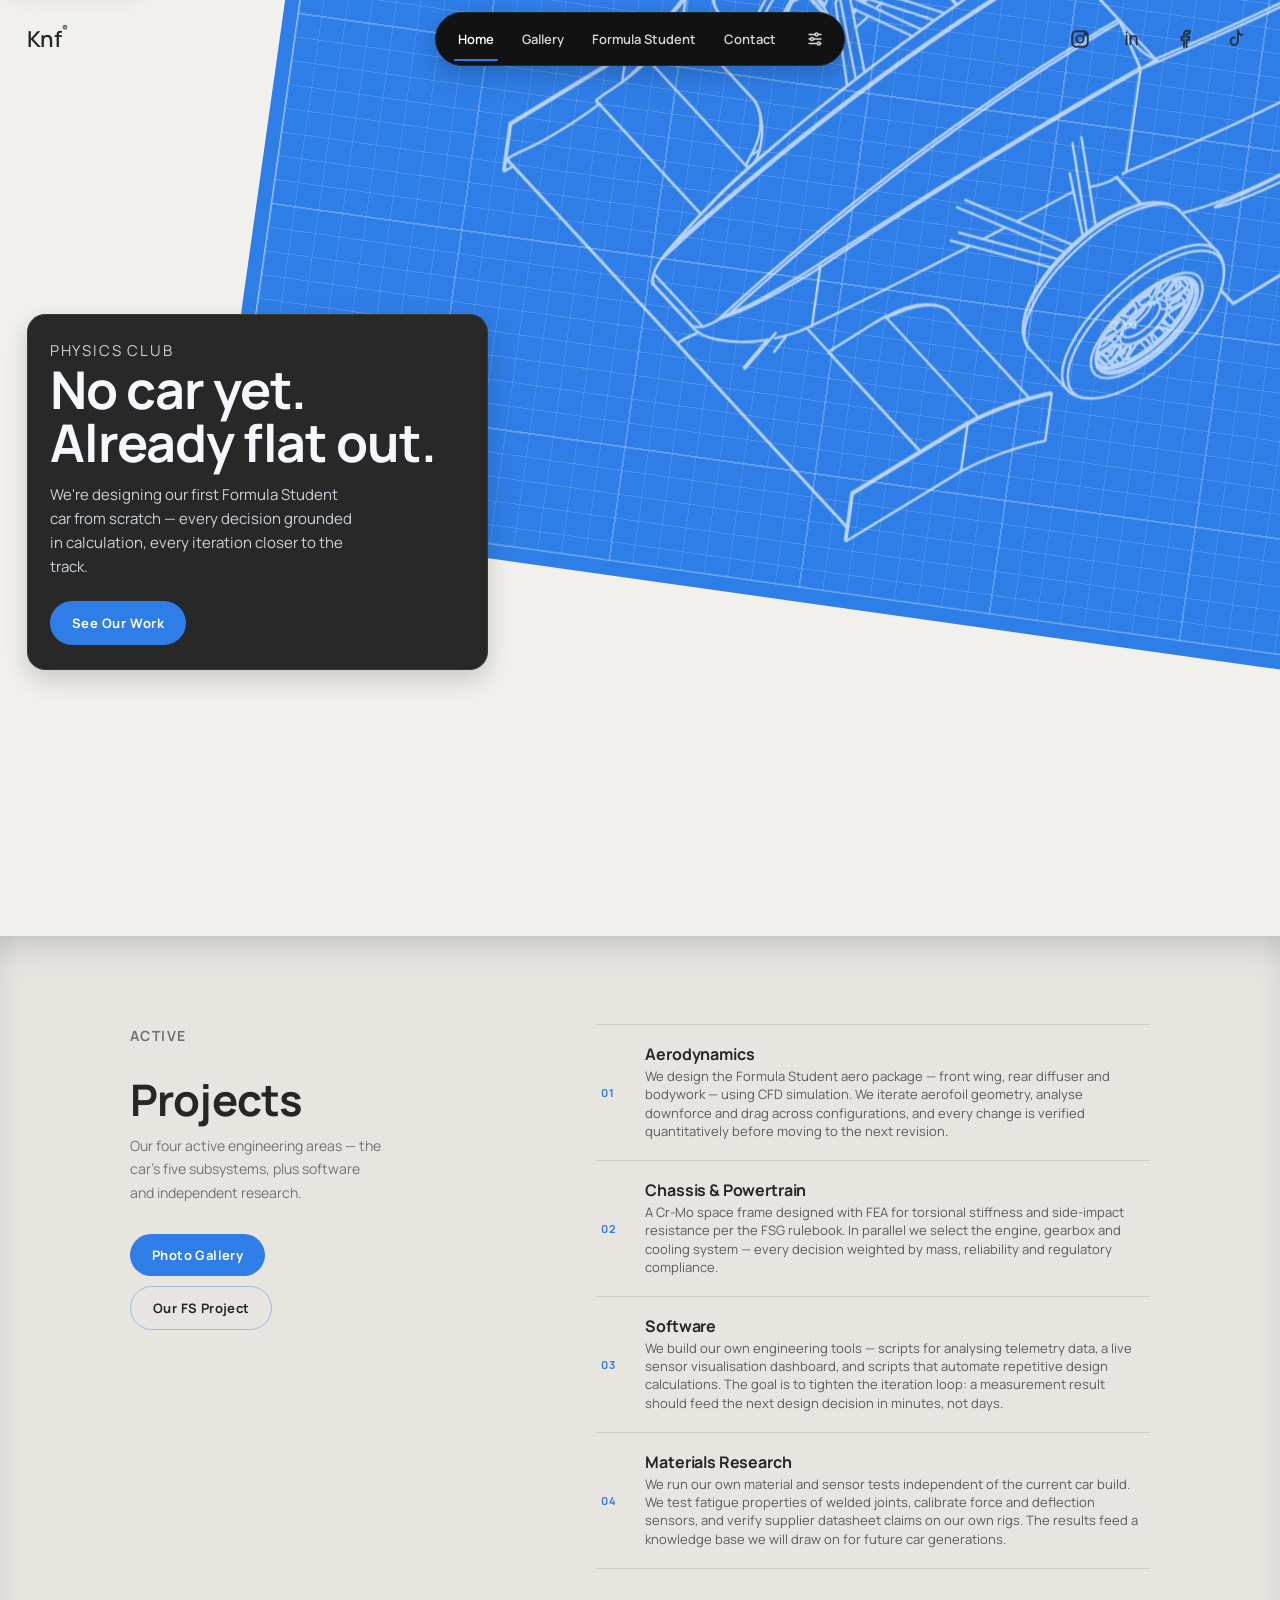
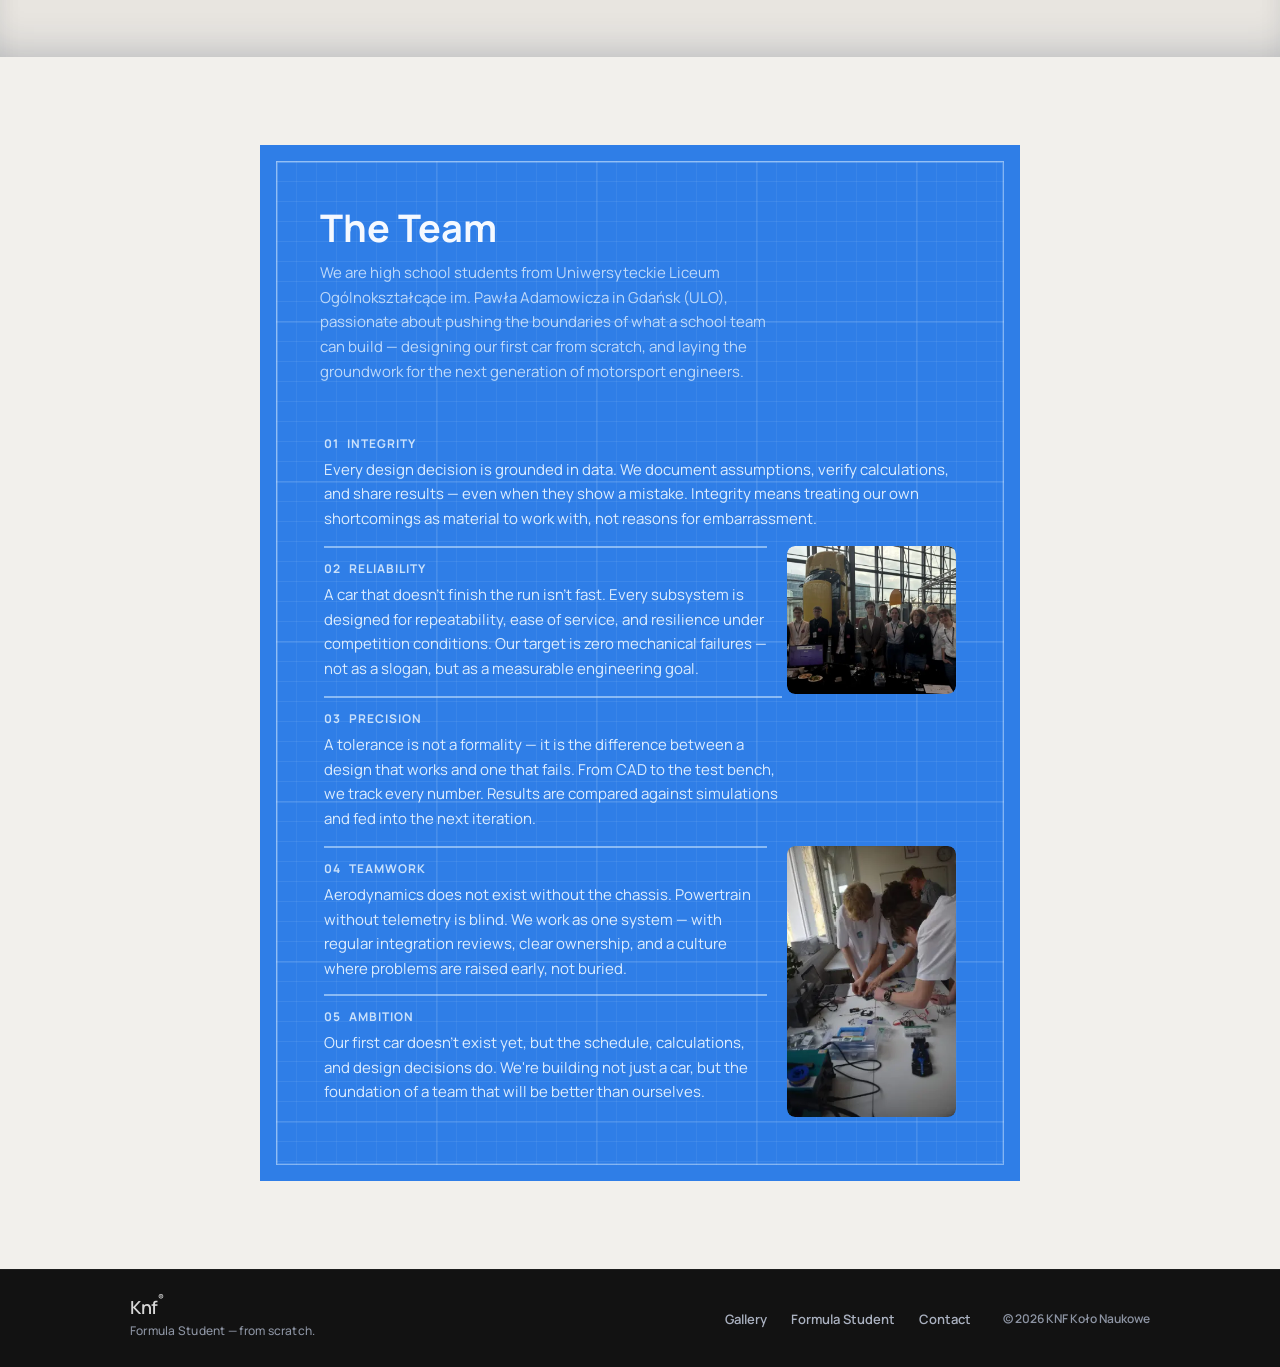
==== commit 73eeb349: "Reconcile project/subsystem counts and ease down the Polish headline The site said "four active engi" ====
--- a/src/index.html
+++ b/src/index.html
@@ -3,7 +3,7 @@
 <head>
   <meta charset="UTF-8" />
   <meta name="viewport" content="width=device-width, initial-scale=1.0" />
-  <meta name="description" content="KNF Physics Club — we are designing our first Formula Student car from scratch, grounding every decision in physics and rigorous engineering." data-pl="KNF Koło Naukowe — projektujemy pierwszy bolid Formuły Student od zera, opierając każdą decyzję na fizyce i rzetelnej inżynierii." data-en="KNF Physics Club — we are designing our first Formula Student car from scratch, grounding every decision in physics and rigorous engineering." />
+  <meta name="description" content="KNF Physics Club — we are designing our first Formula Student car from scratch, grounding every decision in physics and rigorous engineering." data-pl="KNF — Koło Naukowe Fizyków: projektujemy pierwszy bolid Formuły Student od zera, opierając każdą decyzję na fizyce i rzetelnej inżynierii." data-en="KNF Physics Club — we are designing our first Formula Student car from scratch, grounding every decision in physics and rigorous engineering." />
   <title data-pl="KNF — Formuła Student" data-en="KNF — Formula Student">KNF — Formula Student</title>
   <script>
     // Apply saved theme/language before first paint to avoid a flash
@@ -217,7 +217,7 @@
       </div>
 
       <div class="hero-content">
-        <p class="hero-kicker" data-pl="Koło Naukowe" data-en="Physics Club">Physics Club</p>
+        <p class="hero-kicker" data-pl="Koło Naukowe Fizyków" data-en="Physics Club">Physics Club</p>
         <h1 data-pl="Jeszcze bez bolidu. Już na pełnych obrotach." data-en="No car yet. Already flat out.">No car yet. Already flat out.</h1>
         <p data-pl="Projektujemy pierwszy bolid Formuły Student od zera — każda decyzja oparta na obliczeniach, każda iteracja bliżej toru." data-en="We're designing our first Formula Student car from scratch — every decision grounded in calculation, every iteration closer to the track.">We're designing our first Formula Student car from scratch — every decision grounded in calculation, every iteration closer to the track.</p>
         <a href="#projects" class="hero-cta" data-pl="Poznaj projekty" data-en="See Our Work">See Our Work</a>
@@ -229,7 +229,7 @@
         <header class="projects-header">
           <p class="projects-kicker" data-pl="Aktualnie" data-en="Active">Active</p>
           <h2 data-pl="Projekty" data-en="Projects">Projects</h2>
-          <p data-pl="Nasze aktywne obszary inżynierskie — od podsystemów bolidu po badania własne." data-en="Our active engineering areas — from car subsystems to independent research.">Our active engineering areas — from car subsystems to independent research.</p>
+          <p data-pl="Nasze aktywne obszary inżynierskie — pięć podsystemów bolidu, oprogramowanie i badania własne." data-en="Our four active engineering areas — the car's five subsystems, plus software and independent research.">Our four active engineering areas — the car's five subsystems, plus software and independent research.</p>
           <div class="projects-links-group">
             <a href="./gallery.html" class="projects-page-link" data-pl="Galeria zdjęć" data-en="Photo Gallery">Photo Gallery</a>
             <a href="./formula-student.html" class="projects-page-link projects-page-link--ghost" data-pl="Nasz projekt FS" data-en="Our FS Project">Our FS Project</a>
@@ -240,21 +240,21 @@
           <li class="project-entry">
             <span class="pe-num">01</span>
             <span class="pe-title" data-pl="Aerodynamika" data-en="Aerodynamics">Aerodynamics</span>
-            <span class="pe-desc" data-pl="Projektujemy pakiet aero bolidu Formuły Student — skrzydło przednie, dyfuzor tylny i elementy nadwozia — przy użyciu symulacji CFD. Iterujemy geometrię profili, analizujemy docisk i opory w różnych konfiguracjach, a każda zmiana jest weryfikowana ilościowo przed przejściem do kolejnej wersji." data-en="We design the Formula Student aero package — front wing, rear diffuser and bodywork — using CFD simulation. We iterate aerofoil geometry, analyse downforce and drag across configurations, and every change is verified quantitatively before moving to the next revision.">We design the Formula Student aero package — front wing, rear diffuser and bodywork — using CFD simulation. We iterate aerofoil geometry, analyse downforce and drag across configurations, and every change is verified quantitatively before moving to the next revision.</span>
+            <span class="pe-desc" data-pl="Projektujemy pakiet aero bolidu Formuły Student — skrzydło przednie, dyfuzor tylny i elementy nadwozia — przy użyciu symulacji CFD. Iteracyjnie dopracowujemy geometrię profili, analizujemy docisk i opór w różnych konfiguracjach, a każda zmiana jest weryfikowana ilościowo przed przejściem do kolejnej wersji." data-en="We design the Formula Student aero package — front wing, rear diffuser and bodywork — using CFD simulation. We iterate aerofoil geometry, analyse downforce and drag across configurations, and every change is verified quantitatively before moving to the next revision.">We design the Formula Student aero package — front wing, rear diffuser and bodywork — using CFD simulation. We iterate aerofoil geometry, analyse downforce and drag across configurations, and every change is verified quantitatively before moving to the next revision.</span>
           </li>
           <li class="project-entry">
             <span class="pe-num">02</span>
-            <span class="pe-title" data-pl="Podwozie i Napęd" data-en="Chassis &amp; Powertrain">Chassis &amp; Powertrain</span>
-            <span class="pe-desc" data-pl="Rama przestrzenna ze stali Cr-Mo projektowana z użyciem analizy MES pod kątem sztywności skrętnej i odporności na zderzenie boczne zgodnie z regulaminem FSG. Równolegle dobieramy jednostkę napędową, skrzynię biegów i układ chłodzenia — każda decyzja ważona masą, niezawodnością i zgodnością z przepisami." data-en="A Cr-Mo space frame designed with FEA for torsional stiffness and side-impact resistance per the FSG rulebook. In parallel we select the engine, gearbox and cooling system — every decision weighted by mass, reliability and regulatory compliance.">A Cr-Mo space frame designed with FEA for torsional stiffness and side-impact resistance per the FSG rulebook. In parallel we select the engine, gearbox and cooling system — every decision weighted by mass, reliability and regulatory compliance.</span>
+            <span class="pe-title" data-pl="Podwozie i napęd" data-en="Chassis &amp; Powertrain">Chassis &amp; Powertrain</span>
+            <span class="pe-desc" data-pl="Rama przestrzenna ze stali Cr-Mo projektowana z użyciem analizy MES pod kątem sztywności skrętnej i odporności na zderzenie boczne zgodnie z regulaminem FSG. Równolegle dobieramy jednostkę napędową, skrzynię biegów i układ chłodzenia — przy każdej decyzji ważymy masę, niezawodność i zgodność z przepisami." data-en="A Cr-Mo space frame designed with FEA for torsional stiffness and side-impact resistance per the FSG rulebook. In parallel we select the engine, gearbox and cooling system — every decision weighted by mass, reliability and regulatory compliance.">A Cr-Mo space frame designed with FEA for torsional stiffness and side-impact resistance per the FSG rulebook. In parallel we select the engine, gearbox and cooling system — every decision weighted by mass, reliability and regulatory compliance.</span>
           </li>
           <li class="project-entry">
             <span class="pe-num">03</span>
             <span class="pe-title" data-pl="Oprogramowanie" data-en="Software">Software</span>
-            <span class="pe-desc" data-pl="Tworzymy własne narzędzia inżynierskie — skrypty do analizy danych telemetrycznych, pulpit wizualizacji sensorów na żywo oraz skrypty automatyzujące powtarzalne obliczenia projektowe. Celem jest skrócenie pętli iteracyjnej: wynik pomiaru powinien trafiać do kolejnej decyzji projektowej w minuty, nie dni." data-en="We build our own engineering tools — scripts for analysing telemetry data, a live sensor visualisation dashboard, and scripts that automate repetitive design calculations. The goal is to tighten the iteration loop: a measurement result should feed the next design decision in minutes, not days.">We build our own engineering tools — scripts for analysing telemetry data, a live sensor visualisation dashboard, and scripts that automate repetitive design calculations. The goal is to tighten the iteration loop: a measurement result should feed the next design decision in minutes, not days.</span>
+            <span class="pe-desc" data-pl="Tworzymy własne narzędzia inżynierskie — skrypty do analizy danych telemetrycznych, panel wizualizacji danych z czujników w czasie rzeczywistym oraz narzędzia automatyzujące powtarzalne obliczenia projektowe. Celem jest skrócenie pętli iteracyjnej: wynik pomiaru powinien trafiać do kolejnej decyzji projektowej w ciągu minut, nie dni." data-en="We build our own engineering tools — scripts for analysing telemetry data, a live sensor visualisation dashboard, and scripts that automate repetitive design calculations. The goal is to tighten the iteration loop: a measurement result should feed the next design decision in minutes, not days.">We build our own engineering tools — scripts for analysing telemetry data, a live sensor visualisation dashboard, and scripts that automate repetitive design calculations. The goal is to tighten the iteration loop: a measurement result should feed the next design decision in minutes, not days.</span>
           </li>
           <li class="project-entry">
             <span class="pe-num">04</span>
-            <span class="pe-title" data-pl="Badania Materiałowe" data-en="Materials Research">Materials Research</span>
+            <span class="pe-title" data-pl="Badania materiałowe" data-en="Materials Research">Materials Research</span>
             <span class="pe-desc" data-pl="Prowadzimy własne testy materiałów i czujników niezwiązane bezpośrednio z bieżącą konstrukcją bolidu. Badamy właściwości zmęczeniowe połączeń spawanych, kalibrujemy czujniki siły i ugięcia oraz weryfikujemy dane katalogowe dostawców na własnych stanowiskach. Wyniki zasilają bazę wiedzy, którą wykorzystamy przy kolejnych generacjach bolidu." data-en="We run our own material and sensor tests independent of the current car build. We test fatigue properties of welded joints, calibrate force and deflection sensors, and verify supplier datasheet claims on our own rigs. The results feed a knowledge base we will draw on for future car generations.">We run our own material and sensor tests independent of the current car build. We test fatigue properties of welded joints, calibrate force and deflection sensors, and verify supplier datasheet claims on our own rigs. The results feed a knowledge base we will draw on for future car generations.</span>
           </li>
         </ol>
@@ -263,7 +263,7 @@
 
     <section class="about-section" id="about">
       <div class="team-blueprint" aria-label="Team manifesto">
-        <h2 data-pl="Nasz Zespół" data-en="The Team">The Team</h2>
+        <h2 data-pl="Nasz zespół" data-en="The Team">The Team</h2>
         <p class="team-mission" data-pl="Jesteśmy uczniami Uniwersyteckiego Liceum Ogólnokształcącego im. Pawła Adamowicza w Gdańsku (ULO) z pasją do przesuwania granic tego, co licealny zespół może osiągnąć — budujemy pierwszy bolid od zera i kładziemy fundamenty dla następnego pokolenia inżynierów motorsportu." data-en="We are high school students from Uniwersyteckie Liceum Ogólnokształcące im. Pawła Adamowicza in Gdańsk (ULO), passionate about pushing the boundaries of what a school team can build — designing our first car from scratch, and laying the groundwork for the next generation of motorsport engineers.">We are high school students from Uniwersyteckie Liceum Ogólnokształcące im. Pawła Adamowicza in Gdańsk (ULO), passionate about pushing the boundaries of what a school team can build — designing our first car from scratch, and laying the groundwork for the next generation of motorsport engineers.</p>
 
         <div class="team-list">
@@ -277,7 +277,7 @@
           <article class="team-row">
             <div class="team-text">
               <h3><span>02</span> <span data-pl="Niezawodność" data-en="Reliability">Reliability</span></h3>
-              <p data-pl="Bolid, który nie kończy przejazdu, nie jest szybki. Każdy podsystem projektujemy pod kątem powtarzalności, łatwości serwisu i odporności na warunki zawodowe. Naszym celem jest zero awarii technicznych — nie jako hasło, lecz jako mierzalny cel inżynierski." data-en="A car that doesn't finish the run isn't fast. Every subsystem is designed for repeatability, ease of service, and resilience under competition conditions. Our target is zero mechanical failures — not as a slogan, but as a measurable engineering goal.">A car that doesn't finish the run isn't fast. Every subsystem is designed for repeatability, ease of service, and resilience under competition conditions. Our target is zero mechanical failures — not as a slogan, but as a measurable engineering goal.</p>
+              <p data-pl="Bolid, który nie kończy przejazdu, nie jest szybki. Każdy podsystem projektujemy pod kątem powtarzalności, łatwości serwisu i odporności na warunki panujące na zawodach. Naszym celem jest zero awarii technicznych — nie jako hasło, lecz jako mierzalny cel inżynierski." data-en="A car that doesn't finish the run isn't fast. Every subsystem is designed for repeatability, ease of service, and resilience under competition conditions. Our target is zero mechanical failures — not as a slogan, but as a measurable engineering goal.">A car that doesn't finish the run isn't fast. Every subsystem is designed for repeatability, ease of service, and resilience under competition conditions. Our target is zero mechanical failures — not as a slogan, but as a measurable engineering goal.</p>
             </div>
             <div class="team-shot">
               <img src="./assets/team-0.webp" alt="Zespół KNF przy pracy" loading="lazy">
@@ -294,12 +294,12 @@
           <article class="team-row team-row--paired">
             <div class="team-pair-texts">
               <div class="team-text">
-                <h3><span>04</span> <span data-pl="Praca Zespołowa" data-en="Teamwork">Teamwork</span></h3>
-                <p data-pl="Aerodynamika nie istnieje bez podwozia. Napęd bez telemetrii jest ślepy. Pracujemy jako jeden system — z regularnymi przeglądami integracji, jasnym podziałem odpowiedzialności i kulturą, w której problem zgłaszany jest wcześnie, a nie ukrywany." data-en="Aerodynamics does not exist without the chassis. Powertrain without telemetry is blind. We work as one system — with regular integration reviews, clear ownership, and a culture where problems are raised early, not buried.">Aerodynamics does not exist without the chassis. Powertrain without telemetry is blind. We work as one system — with regular integration reviews, clear ownership, and a culture where problems are raised early, not buried.</p>
+                <h3><span>04</span> <span data-pl="Praca zespołowa" data-en="Teamwork">Teamwork</span></h3>
+                <p data-pl="Aerodynamika nie istnieje bez podwozia. Napęd bez telemetrii działa po omacku. Pracujemy jako jeden system — z regularnymi przeglądami integracji, jasnym podziałem odpowiedzialności i kulturą, w której problem zgłaszany jest wcześnie, a nie ukrywany." data-en="Aerodynamics does not exist without the chassis. Powertrain without telemetry is blind. We work as one system — with regular integration reviews, clear ownership, and a culture where problems are raised early, not buried.">Aerodynamics does not exist without the chassis. Powertrain without telemetry is blind. We work as one system — with regular integration reviews, clear ownership, and a culture where problems are raised early, not buried.</p>
               </div>
               <div class="team-text">
                 <h3><span>05</span> <span data-pl="Ambicja" data-en="Ambition">Ambition</span></h3>
-                <p data-pl="Nasz pierwszy bolid jeszcze nie istnieje, ale harmonogram, obliczenia i decyzje projektowe — już tak. Budujemy nie tylko samochód, lecz fundamenty zespołu, który będzie lepszy od nas samych." data-en="Our first car doesn't exist yet, but the schedule, calculations, and design decisions do. We're building not just a car, but the foundation of a team that will be better than ourselves.">Our first car doesn't exist yet, but the schedule, calculations, and design decisions do. We're building not just a car, but the foundation of a team that will be better than ourselves.</p>
+                <p data-pl="Nasz pierwszy bolid jeszcze nie istnieje, ale harmonogram, obliczenia i decyzje projektowe — już tak. Budujemy nie tylko bolid, lecz fundamenty zespołu, który będzie lepszy od nas samych." data-en="Our first car doesn't exist yet, but the schedule, calculations, and design decisions do. We're building not just a car, but the foundation of a team that will be better than ourselves.">Our first car doesn't exist yet, but the schedule, calculations, and design decisions do. We're building not just a car, but the foundation of a team that will be better than ourselves.</p>
               </div>
             </div>
             <div class="team-shot">
--- a/src/css/style.css
+++ b/src/css/style.css
@@ -499,6 +499,10 @@
   text-wrap: balance;
 }
 
+html[lang="pl"] .hero-content h1 {
+  font-size: clamp(25px, 3.7vw, 46px);
+}
+
 .hero-content > p {
   margin: 0;
   max-width: 34ch;
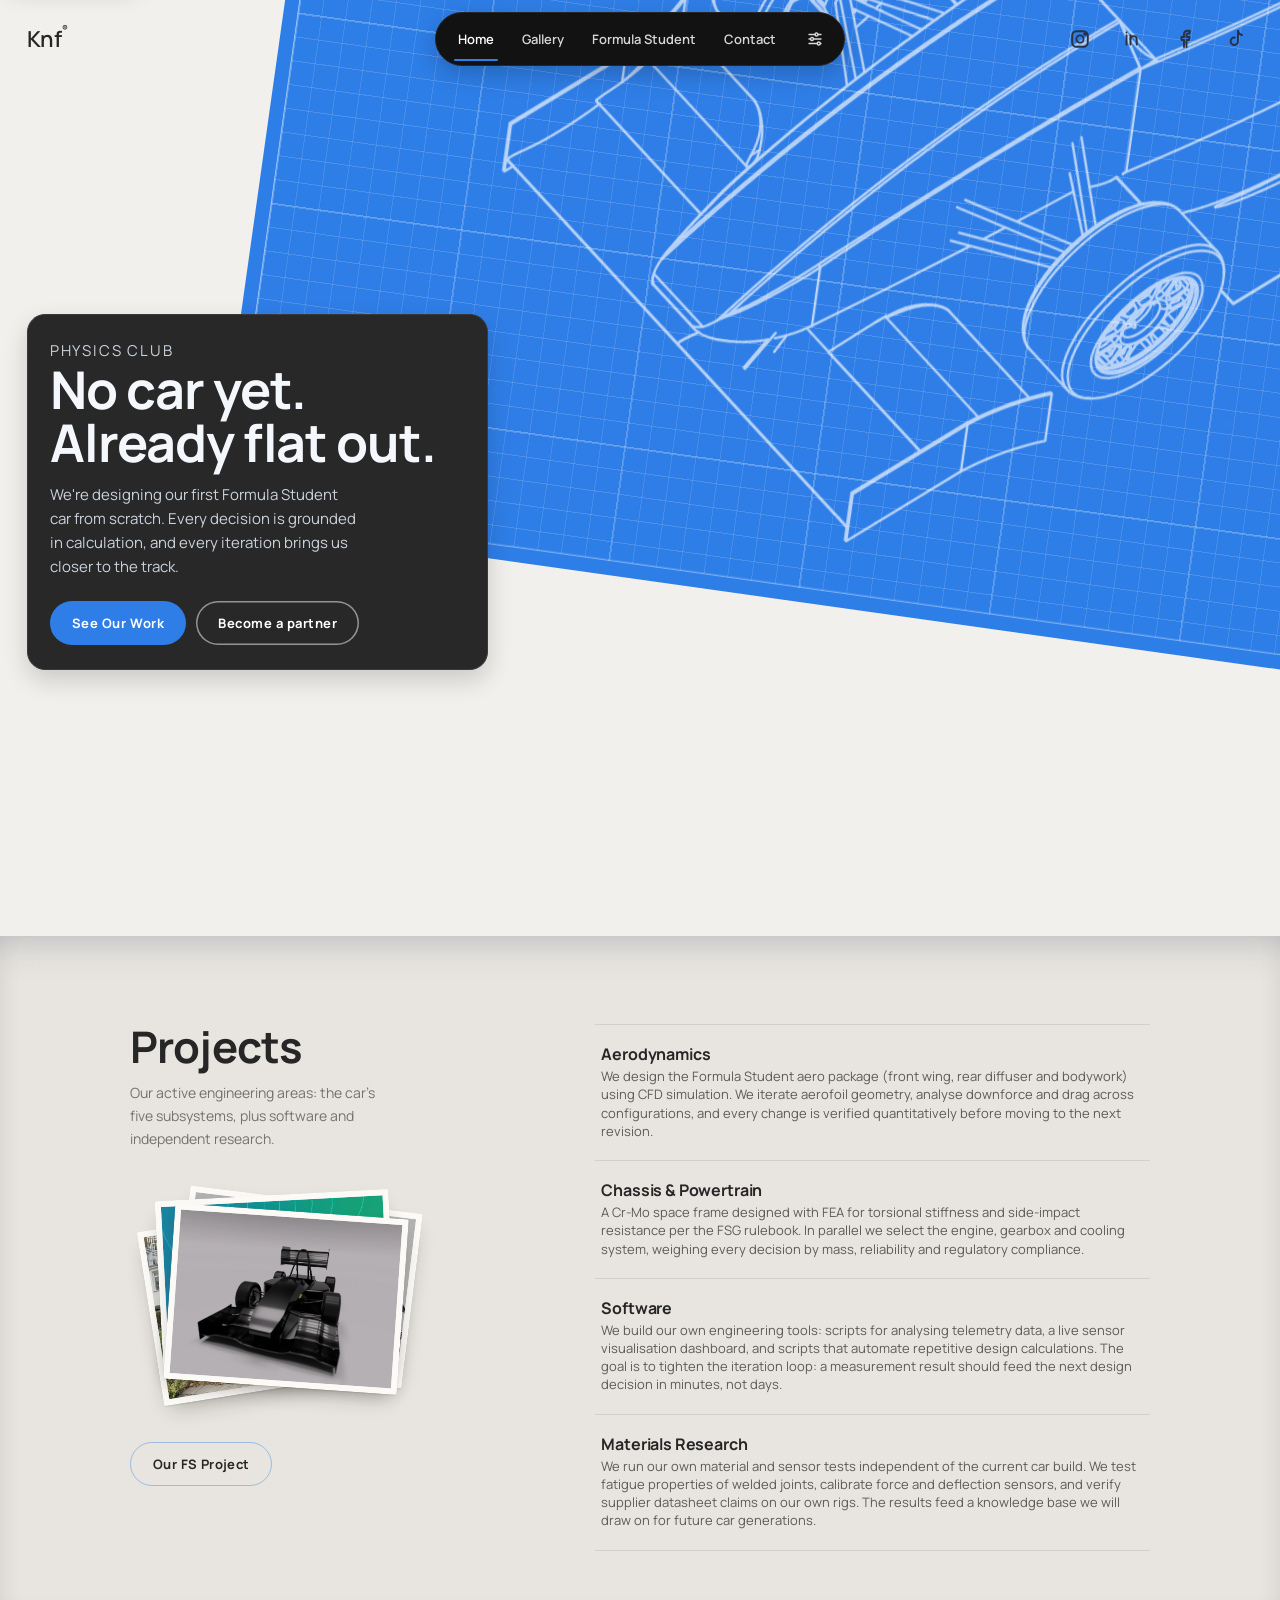
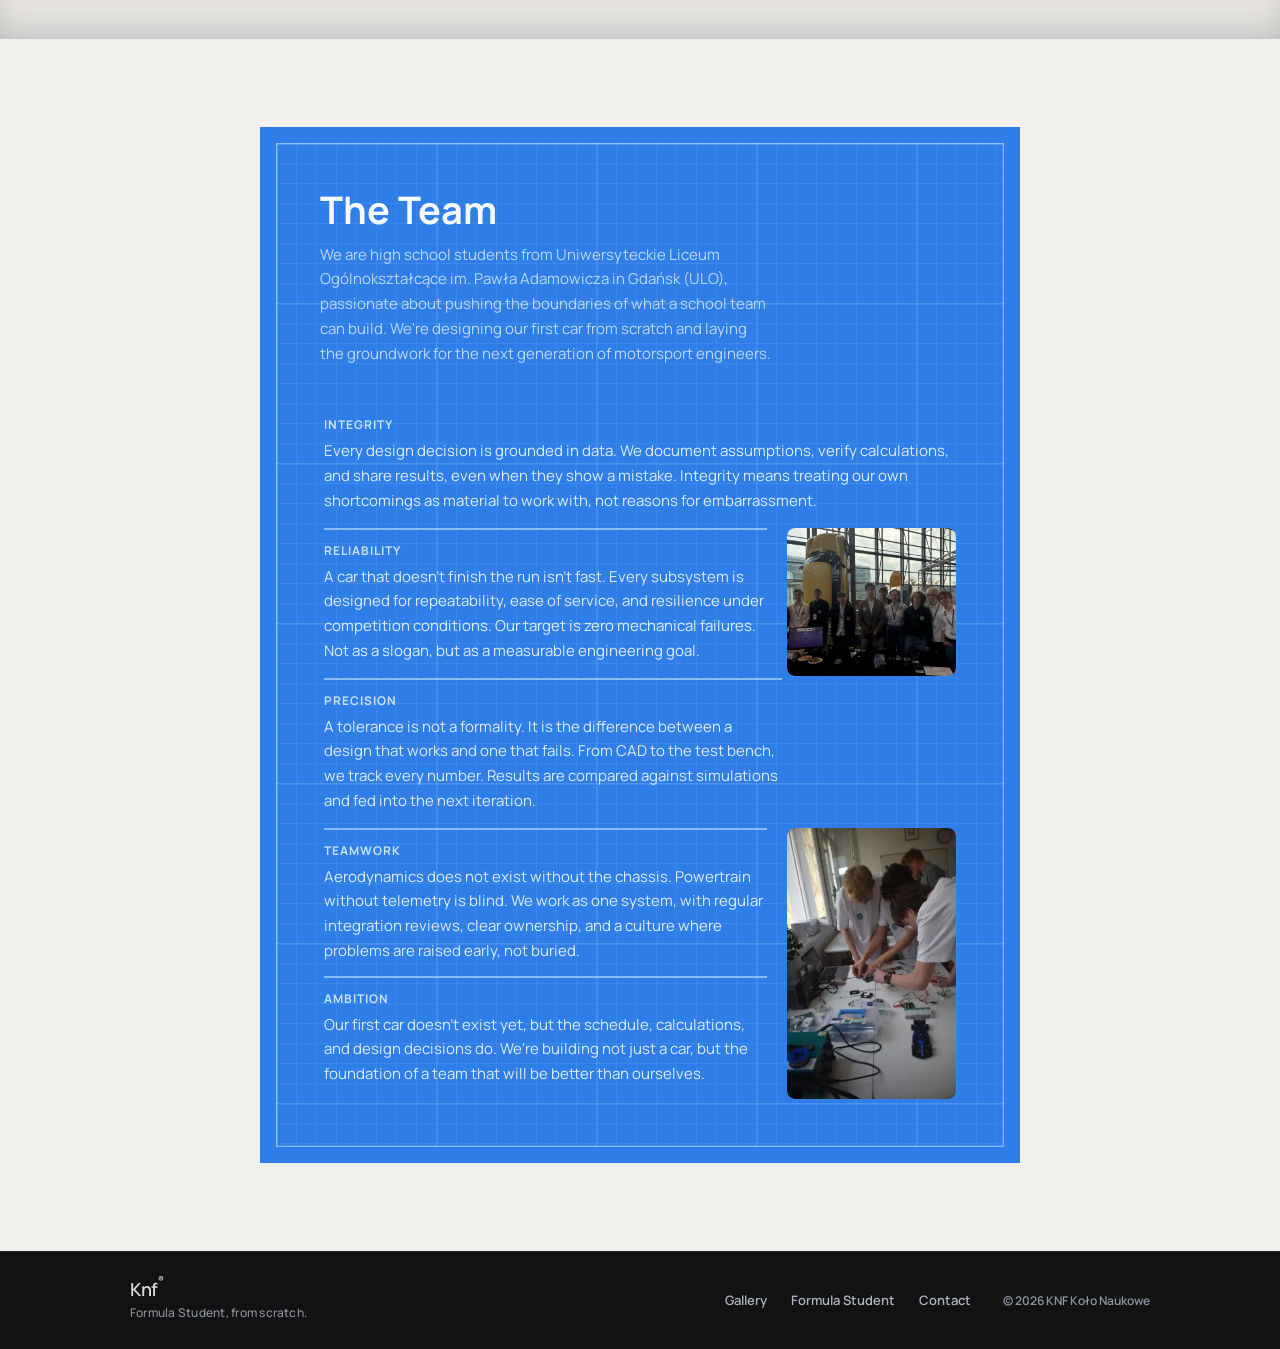
==== commit 3d1ba44d: "Pinboard gallery, photo-stack link, contact rework, copy cleanup Turn the gallery into overlapping t" ====
--- a/src/index.html
+++ b/src/index.html
@@ -3,8 +3,8 @@
 <head>
   <meta charset="UTF-8" />
   <meta name="viewport" content="width=device-width, initial-scale=1.0" />
-  <meta name="description" content="KNF Physics Club — we are designing our first Formula Student car from scratch, grounding every decision in physics and rigorous engineering." data-pl="KNF — Koło Naukowe Fizyków: projektujemy pierwszy bolid Formuły Student od zera, opierając każdą decyzję na fizyce i rzetelnej inżynierii." data-en="KNF Physics Club — we are designing our first Formula Student car from scratch, grounding every decision in physics and rigorous engineering." />
-  <title data-pl="KNF — Formuła Student" data-en="KNF — Formula Student">KNF — Formula Student</title>
+  <meta name="description" content="KNF Physics Club. We are designing our first Formula Student car from scratch, grounding every decision in physics and rigorous engineering." data-pl="KNF, Koło Naukowe Fizyków. Projektujemy pierwszy bolid Formuły Student od zera, opierając każdą decyzję na fizyce i rzetelnej inżynierii." data-en="KNF Physics Club. We are designing our first Formula Student car from scratch, grounding every decision in physics and rigorous engineering." />
+  <title data-pl="KNF | Formuła Student" data-en="KNF | Formula Student">KNF | Formula Student</title>
   <script>
     // Apply saved theme/language before first paint to avoid a flash
     (function () {
@@ -25,11 +25,11 @@
 
   <link rel="canonical" href="https://knf-ulo.github.io/index.html">
   <meta property="og:type" content="website">
-  <meta property="og:site_name" content="KNF — Formula Student">
-  <meta property="og:title" content="KNF — Formula Student">
-  <meta property="og:description" content="KNF Physics Club — designing our first Formula Student car from scratch, grounding every decision in physics and rigorous engineering.">
+  <meta property="og:site_name" content="KNF | Formula Student">
+  <meta property="og:title" content="KNF | Formula Student">
+  <meta property="og:description" content="KNF Physics Club, designing our first Formula Student car from scratch, grounding every decision in physics and rigorous engineering.">
   <meta property="og:url" content="https://knf-ulo.github.io/index.html">
-  <meta property="og:image" content="https://knf-ulo.github.io/assets/bolid-render-iso.webp">
+  <meta property="og:image" content="https://knf-ulo.github.io/assets/bolid-render-front34.webp">
   <meta property="og:locale" content="en_US">
   <meta property="og:locale:alternate" content="pl_PL">
   <meta name="twitter:card" content="summary_large_image">
@@ -41,7 +41,7 @@
       {
         "@type": "Organization",
         "@id": "https://knf-ulo.github.io/#organization",
-        "name": "KNF — Koło Naukowe Fizyków",
+        "name": "KNF Koło Naukowe Fizyków",
         "alternateName": "KNF Physics Club",
         "url": "https://knf-ulo.github.io/",
         "logo": "https://knf-ulo.github.io/favicon.svg",
@@ -60,7 +60,7 @@
         "@type": "WebSite",
         "@id": "https://knf-ulo.github.io/#website",
         "url": "https://knf-ulo.github.io/",
-        "name": "KNF — Formula Student",
+        "name": "KNF | Formula Student",
         "inLanguage": ["en", "pl"],
         "publisher": { "@id": "https://knf-ulo.github.io/#organization" }
       },
@@ -71,7 +71,7 @@
         "creator": { "@id": "https://knf-ulo.github.io/#organization" },
         "inLanguage": "en",
         "keywords": "CFD, front wing, rear diffuser, bodywork, downforce, drag",
-        "description": "Formula Student aero package — front wing, rear diffuser and bodywork — developed and iterated with CFD simulation."
+        "description": "Formula Student aero package (front wing, rear diffuser and bodywork), developed and iterated with CFD simulation."
       },
       {
         "@type": "CreativeWork",
@@ -219,41 +219,47 @@
       <div class="hero-content">
         <p class="hero-kicker" data-pl="Koło Naukowe Fizyków" data-en="Physics Club">Physics Club</p>
         <h1 data-pl="Jeszcze bez bolidu. Już na pełnych obrotach." data-en="No car yet. Already flat out.">No car yet. Already flat out.</h1>
-        <p data-pl="Projektujemy pierwszy bolid Formuły Student od zera — każda decyzja oparta na obliczeniach, każda iteracja bliżej toru." data-en="We're designing our first Formula Student car from scratch — every decision grounded in calculation, every iteration closer to the track.">We're designing our first Formula Student car from scratch — every decision grounded in calculation, every iteration closer to the track.</p>
-        <a href="#projects" class="hero-cta" data-pl="Poznaj projekty" data-en="See Our Work">See Our Work</a>
+        <p data-pl="Projektujemy pierwszy bolid Formuły Student od zera. Każda decyzja opiera się na obliczeniach, każda iteracja przybliża nas do toru." data-en="We're designing our first Formula Student car from scratch. Every decision is grounded in calculation, and every iteration brings us closer to the track.">We're designing our first Formula Student car from scratch. Every decision is grounded in calculation, and every iteration brings us closer to the track.</p>
+        <div class="hero-actions">
+          <a href="#projects" class="hero-cta" data-pl="Poznaj projekty" data-en="See Our Work">See Our Work</a>
+          <a href="./contact.html#partner" class="hero-cta hero-cta--ghost" data-pl="Zostań partnerem" data-en="Become a partner">Become a partner</a>
+        </div>
       </div>
     </section>
 
     <section class="projects-section" id="projects">
       <div class="projects-inner">
         <header class="projects-header">
-          <p class="projects-kicker" data-pl="Aktualnie" data-en="Active">Active</p>
           <h2 data-pl="Projekty" data-en="Projects">Projects</h2>
-          <p data-pl="Nasze aktywne obszary inżynierskie — pięć podsystemów bolidu, oprogramowanie i badania własne." data-en="Our four active engineering areas — the car's five subsystems, plus software and independent research.">Our four active engineering areas — the car's five subsystems, plus software and independent research.</p>
+          <p data-pl="Nasze aktywne obszary inżynierskie: pięć podsystemów bolidu, oprogramowanie i badania własne." data-en="Our active engineering areas: the car's five subsystems, plus software and independent research.">Our active engineering areas: the car's five subsystems, plus software and independent research.</p>
+          <a class="photo-stack" href="./gallery.html">
+            <span class="photo-stack-pile" aria-hidden="true">
+              <img class="ps-1" src="./assets/team-school.webp" alt="" loading="lazy">
+              <img class="ps-2" src="./assets/chasis-render-tubes.webp" alt="" loading="lazy">
+              <img class="ps-3" src="./assets/aero-fwing-contour.webp" alt="" loading="lazy">
+              <img class="ps-4" src="./assets/bolid-render-front34.webp" alt="" loading="lazy">
+            </span>
+            <span class="photo-stack-cta" data-pl="Zobacz galerię" data-en="Open the gallery">Open the gallery</span>
+          </a>
           <div class="projects-links-group">
-            <a href="./gallery.html" class="projects-page-link" data-pl="Galeria zdjęć" data-en="Photo Gallery">Photo Gallery</a>
             <a href="./formula-student.html" class="projects-page-link projects-page-link--ghost" data-pl="Nasz projekt FS" data-en="Our FS Project">Our FS Project</a>
           </div>
         </header>
 
         <ol class="projects-list">
           <li class="project-entry">
-            <span class="pe-num">01</span>
             <span class="pe-title" data-pl="Aerodynamika" data-en="Aerodynamics">Aerodynamics</span>
-            <span class="pe-desc" data-pl="Projektujemy pakiet aero bolidu Formuły Student — skrzydło przednie, dyfuzor tylny i elementy nadwozia — przy użyciu symulacji CFD. Iteracyjnie dopracowujemy geometrię profili, analizujemy docisk i opór w różnych konfiguracjach, a każda zmiana jest weryfikowana ilościowo przed przejściem do kolejnej wersji." data-en="We design the Formula Student aero package — front wing, rear diffuser and bodywork — using CFD simulation. We iterate aerofoil geometry, analyse downforce and drag across configurations, and every change is verified quantitatively before moving to the next revision.">We design the Formula Student aero package — front wing, rear diffuser and bodywork — using CFD simulation. We iterate aerofoil geometry, analyse downforce and drag across configurations, and every change is verified quantitatively before moving to the next revision.</span>
+            <span class="pe-desc" data-pl="Projektujemy pakiet aero bolidu Formuły Student (skrzydło przednie, dyfuzor tylny i elementy nadwozia) przy użyciu symulacji CFD. Iteracyjnie dopracowujemy geometrię profili, analizujemy docisk i opór w różnych konfiguracjach, a każda zmiana jest weryfikowana ilościowo przed przejściem do kolejnej wersji." data-en="We design the Formula Student aero package (front wing, rear diffuser and bodywork) using CFD simulation. We iterate aerofoil geometry, analyse downforce and drag across configurations, and every change is verified quantitatively before moving to the next revision.">We design the Formula Student aero package (front wing, rear diffuser and bodywork) using CFD simulation. We iterate aerofoil geometry, analyse downforce and drag across configurations, and every change is verified quantitatively before moving to the next revision.</span>
           </li>
           <li class="project-entry">
-            <span class="pe-num">02</span>
             <span class="pe-title" data-pl="Podwozie i napęd" data-en="Chassis &amp; Powertrain">Chassis &amp; Powertrain</span>
-            <span class="pe-desc" data-pl="Rama przestrzenna ze stali Cr-Mo projektowana z użyciem analizy MES pod kątem sztywności skrętnej i odporności na zderzenie boczne zgodnie z regulaminem FSG. Równolegle dobieramy jednostkę napędową, skrzynię biegów i układ chłodzenia — przy każdej decyzji ważymy masę, niezawodność i zgodność z przepisami." data-en="A Cr-Mo space frame designed with FEA for torsional stiffness and side-impact resistance per the FSG rulebook. In parallel we select the engine, gearbox and cooling system — every decision weighted by mass, reliability and regulatory compliance.">A Cr-Mo space frame designed with FEA for torsional stiffness and side-impact resistance per the FSG rulebook. In parallel we select the engine, gearbox and cooling system — every decision weighted by mass, reliability and regulatory compliance.</span>
+            <span class="pe-desc" data-pl="Rama przestrzenna ze stali Cr-Mo projektowana z użyciem analizy MES pod kątem sztywności skrętnej i odporności na zderzenie boczne zgodnie z regulaminem FSG. Równolegle dobieramy jednostkę napędową, skrzynię biegów i układ chłodzenia. Przy każdej decyzji ważymy masę, niezawodność i zgodność z przepisami." data-en="A Cr-Mo space frame designed with FEA for torsional stiffness and side-impact resistance per the FSG rulebook. In parallel we select the engine, gearbox and cooling system, weighing every decision by mass, reliability and regulatory compliance.">A Cr-Mo space frame designed with FEA for torsional stiffness and side-impact resistance per the FSG rulebook. In parallel we select the engine, gearbox and cooling system, weighing every decision by mass, reliability and regulatory compliance.</span>
           </li>
           <li class="project-entry">
-            <span class="pe-num">03</span>
             <span class="pe-title" data-pl="Oprogramowanie" data-en="Software">Software</span>
-            <span class="pe-desc" data-pl="Tworzymy własne narzędzia inżynierskie — skrypty do analizy danych telemetrycznych, panel wizualizacji danych z czujników w czasie rzeczywistym oraz narzędzia automatyzujące powtarzalne obliczenia projektowe. Celem jest skrócenie pętli iteracyjnej: wynik pomiaru powinien trafiać do kolejnej decyzji projektowej w ciągu minut, nie dni." data-en="We build our own engineering tools — scripts for analysing telemetry data, a live sensor visualisation dashboard, and scripts that automate repetitive design calculations. The goal is to tighten the iteration loop: a measurement result should feed the next design decision in minutes, not days.">We build our own engineering tools — scripts for analysing telemetry data, a live sensor visualisation dashboard, and scripts that automate repetitive design calculations. The goal is to tighten the iteration loop: a measurement result should feed the next design decision in minutes, not days.</span>
+            <span class="pe-desc" data-pl="Tworzymy własne narzędzia inżynierskie: skrypty do analizy danych telemetrycznych, panel wizualizacji danych z czujników w czasie rzeczywistym oraz narzędzia automatyzujące powtarzalne obliczenia projektowe. Celem jest skrócenie pętli iteracyjnej: wynik pomiaru powinien trafiać do kolejnej decyzji projektowej w ciągu minut, nie dni." data-en="We build our own engineering tools: scripts for analysing telemetry data, a live sensor visualisation dashboard, and scripts that automate repetitive design calculations. The goal is to tighten the iteration loop: a measurement result should feed the next design decision in minutes, not days.">We build our own engineering tools: scripts for analysing telemetry data, a live sensor visualisation dashboard, and scripts that automate repetitive design calculations. The goal is to tighten the iteration loop: a measurement result should feed the next design decision in minutes, not days.</span>
           </li>
           <li class="project-entry">
-            <span class="pe-num">04</span>
             <span class="pe-title" data-pl="Badania materiałowe" data-en="Materials Research">Materials Research</span>
             <span class="pe-desc" data-pl="Prowadzimy własne testy materiałów i czujników niezwiązane bezpośrednio z bieżącą konstrukcją bolidu. Badamy właściwości zmęczeniowe połączeń spawanych, kalibrujemy czujniki siły i ugięcia oraz weryfikujemy dane katalogowe dostawców na własnych stanowiskach. Wyniki zasilają bazę wiedzy, którą wykorzystamy przy kolejnych generacjach bolidu." data-en="We run our own material and sensor tests independent of the current car build. We test fatigue properties of welded joints, calibrate force and deflection sensors, and verify supplier datasheet claims on our own rigs. The results feed a knowledge base we will draw on for future car generations.">We run our own material and sensor tests independent of the current car build. We test fatigue properties of welded joints, calibrate force and deflection sensors, and verify supplier datasheet claims on our own rigs. The results feed a knowledge base we will draw on for future car generations.</span>
           </li>
@@ -264,20 +270,20 @@
     <section class="about-section" id="about">
       <div class="team-blueprint" aria-label="Team manifesto">
         <h2 data-pl="Nasz zespół" data-en="The Team">The Team</h2>
-        <p class="team-mission" data-pl="Jesteśmy uczniami Uniwersyteckiego Liceum Ogólnokształcącego im. Pawła Adamowicza w Gdańsku (ULO) z pasją do przesuwania granic tego, co licealny zespół może osiągnąć — budujemy pierwszy bolid od zera i kładziemy fundamenty dla następnego pokolenia inżynierów motorsportu." data-en="We are high school students from Uniwersyteckie Liceum Ogólnokształcące im. Pawła Adamowicza in Gdańsk (ULO), passionate about pushing the boundaries of what a school team can build — designing our first car from scratch, and laying the groundwork for the next generation of motorsport engineers.">We are high school students from Uniwersyteckie Liceum Ogólnokształcące im. Pawła Adamowicza in Gdańsk (ULO), passionate about pushing the boundaries of what a school team can build — designing our first car from scratch, and laying the groundwork for the next generation of motorsport engineers.</p>
+        <p class="team-mission" data-pl="Jesteśmy uczniami Uniwersyteckiego Liceum Ogólnokształcącego im. Pawła Adamowicza w Gdańsku (ULO) z pasją do przesuwania granic tego, co licealny zespół może osiągnąć. Budujemy pierwszy bolid od zera i kładziemy fundamenty dla następnego pokolenia inżynierów motorsportu." data-en="We are high school students from Uniwersyteckie Liceum Ogólnokształcące im. Pawła Adamowicza in Gdańsk (ULO), passionate about pushing the boundaries of what a school team can build. We're designing our first car from scratch and laying the groundwork for the next generation of motorsport engineers.">We are high school students from Uniwersyteckie Liceum Ogólnokształcące im. Pawła Adamowicza in Gdańsk (ULO), passionate about pushing the boundaries of what a school team can build. We're designing our first car from scratch and laying the groundwork for the next generation of motorsport engineers.</p>
 
         <div class="team-list">
           <article class="team-row no-photo">
             <div class="team-text">
-              <h3><span>01</span> <span data-pl="Rzetelność" data-en="Integrity">Integrity</span></h3>
-              <p data-pl="Każda decyzja projektowa jest oparta na danych. Dokumentujemy założenia, weryfikujemy obliczenia i dzielimy się wynikami — nawet gdy pokazują błąd. Rzetelność to dla nas traktowanie własnych niedociągnięć jako materiału do pracy, nie powodu do wstydu." data-en="Every design decision is grounded in data. We document assumptions, verify calculations, and share results — even when they show a mistake. Integrity means treating our own shortcomings as material to work with, not reasons for embarrassment.">Every design decision is grounded in data. We document assumptions, verify calculations, and share results — even when they show a mistake. Integrity means treating our own shortcomings as material to work with, not reasons for embarrassment.</p>
+              <h3><span data-pl="Rzetelność" data-en="Integrity">Integrity</span></h3>
+              <p data-pl="Każda decyzja projektowa jest oparta na danych. Dokumentujemy założenia, weryfikujemy obliczenia i dzielimy się wynikami, nawet gdy pokazują błąd. Rzetelność to dla nas traktowanie własnych niedociągnięć jako materiału do pracy, nie powodu do wstydu." data-en="Every design decision is grounded in data. We document assumptions, verify calculations, and share results, even when they show a mistake. Integrity means treating our own shortcomings as material to work with, not reasons for embarrassment.">Every design decision is grounded in data. We document assumptions, verify calculations, and share results, even when they show a mistake. Integrity means treating our own shortcomings as material to work with, not reasons for embarrassment.</p>
             </div>
           </article>
 
           <article class="team-row">
             <div class="team-text">
-              <h3><span>02</span> <span data-pl="Niezawodność" data-en="Reliability">Reliability</span></h3>
-              <p data-pl="Bolid, który nie kończy przejazdu, nie jest szybki. Każdy podsystem projektujemy pod kątem powtarzalności, łatwości serwisu i odporności na warunki panujące na zawodach. Naszym celem jest zero awarii technicznych — nie jako hasło, lecz jako mierzalny cel inżynierski." data-en="A car that doesn't finish the run isn't fast. Every subsystem is designed for repeatability, ease of service, and resilience under competition conditions. Our target is zero mechanical failures — not as a slogan, but as a measurable engineering goal.">A car that doesn't finish the run isn't fast. Every subsystem is designed for repeatability, ease of service, and resilience under competition conditions. Our target is zero mechanical failures — not as a slogan, but as a measurable engineering goal.</p>
+              <h3><span data-pl="Niezawodność" data-en="Reliability">Reliability</span></h3>
+              <p data-pl="Bolid, który nie kończy przejazdu, nie jest szybki. Każdy podsystem projektujemy pod kątem powtarzalności, łatwości serwisu i odporności na warunki panujące na zawodach. Naszym celem jest zero awarii technicznych. Nie jako hasło, lecz jako mierzalny cel inżynierski." data-en="A car that doesn't finish the run isn't fast. Every subsystem is designed for repeatability, ease of service, and resilience under competition conditions. Our target is zero mechanical failures. Not as a slogan, but as a measurable engineering goal.">A car that doesn't finish the run isn't fast. Every subsystem is designed for repeatability, ease of service, and resilience under competition conditions. Our target is zero mechanical failures. Not as a slogan, but as a measurable engineering goal.</p>
             </div>
             <div class="team-shot">
               <img src="./assets/team-0.webp" alt="Zespół KNF przy pracy" loading="lazy">
@@ -286,20 +292,20 @@
 
           <article class="team-row no-photo team-row-03">
             <div class="team-text">
-              <h3><span>03</span> <span data-pl="Precyzja" data-en="Precision">Precision</span></h3>
-              <p data-pl="Tolerancja to nie formalność — to różnica między projektem, który działa, a tym, który zawodzi. Od CAD-u po stanowisko testowe pilnujemy każdej liczby. Wyniki porównujemy z symulacjami i wprowadzamy do następnej iteracji." data-en="A tolerance is not a formality — it is the difference between a design that works and one that fails. From CAD to the test bench, we track every number. Results are compared against simulations and fed into the next iteration.">A tolerance is not a formality — it is the difference between a design that works and one that fails. From CAD to the test bench, we track every number. Results are compared against simulations and fed into the next iteration.</p>
+              <h3><span data-pl="Precyzja" data-en="Precision">Precision</span></h3>
+              <p data-pl="Tolerancja to nie formalność. To różnica między projektem, który działa, a tym, który zawodzi. Od CAD-u po stanowisko testowe pilnujemy każdej liczby. Wyniki porównujemy z symulacjami i wprowadzamy do następnej iteracji." data-en="A tolerance is not a formality. It is the difference between a design that works and one that fails. From CAD to the test bench, we track every number. Results are compared against simulations and fed into the next iteration.">A tolerance is not a formality. It is the difference between a design that works and one that fails. From CAD to the test bench, we track every number. Results are compared against simulations and fed into the next iteration.</p>
             </div>
           </article>
 
           <article class="team-row team-row--paired">
             <div class="team-pair-texts">
               <div class="team-text">
-                <h3><span>04</span> <span data-pl="Praca zespołowa" data-en="Teamwork">Teamwork</span></h3>
-                <p data-pl="Aerodynamika nie istnieje bez podwozia. Napęd bez telemetrii działa po omacku. Pracujemy jako jeden system — z regularnymi przeglądami integracji, jasnym podziałem odpowiedzialności i kulturą, w której problem zgłaszany jest wcześnie, a nie ukrywany." data-en="Aerodynamics does not exist without the chassis. Powertrain without telemetry is blind. We work as one system — with regular integration reviews, clear ownership, and a culture where problems are raised early, not buried.">Aerodynamics does not exist without the chassis. Powertrain without telemetry is blind. We work as one system — with regular integration reviews, clear ownership, and a culture where problems are raised early, not buried.</p>
+                <h3><span data-pl="Praca zespołowa" data-en="Teamwork">Teamwork</span></h3>
+                <p data-pl="Aerodynamika nie istnieje bez podwozia. Napęd bez telemetrii działa po omacku. Pracujemy jako jeden system: z regularnymi przeglądami integracji, jasnym podziałem odpowiedzialności i kulturą, w której problem zgłaszany jest wcześnie, a nie ukrywany." data-en="Aerodynamics does not exist without the chassis. Powertrain without telemetry is blind. We work as one system, with regular integration reviews, clear ownership, and a culture where problems are raised early, not buried.">Aerodynamics does not exist without the chassis. Powertrain without telemetry is blind. We work as one system, with regular integration reviews, clear ownership, and a culture where problems are raised early, not buried.</p>
               </div>
               <div class="team-text">
-                <h3><span>05</span> <span data-pl="Ambicja" data-en="Ambition">Ambition</span></h3>
-                <p data-pl="Nasz pierwszy bolid jeszcze nie istnieje, ale harmonogram, obliczenia i decyzje projektowe — już tak. Budujemy nie tylko bolid, lecz fundamenty zespołu, który będzie lepszy od nas samych." data-en="Our first car doesn't exist yet, but the schedule, calculations, and design decisions do. We're building not just a car, but the foundation of a team that will be better than ourselves.">Our first car doesn't exist yet, but the schedule, calculations, and design decisions do. We're building not just a car, but the foundation of a team that will be better than ourselves.</p>
+                <h3><span data-pl="Ambicja" data-en="Ambition">Ambition</span></h3>
+                <p data-pl="Nasz pierwszy bolid jeszcze nie istnieje, ale harmonogram, obliczenia i decyzje projektowe już tak. Budujemy nie tylko bolid, lecz fundamenty zespołu, który będzie lepszy od nas samych." data-en="Our first car doesn't exist yet, but the schedule, calculations, and design decisions do. We're building not just a car, but the foundation of a team that will be better than ourselves.">Our first car doesn't exist yet, but the schedule, calculations, and design decisions do. We're building not just a car, but the foundation of a team that will be better than ourselves.</p>
               </div>
             </div>
             <div class="team-shot">
@@ -315,7 +321,7 @@
     <div class="footer-inner">
       <div class="footer-brand-col">
         <a class="brand footer-brand" href="./index.html" aria-label="KNF home">Knf<sup>®</sup></a>
-        <p class="footer-tagline" data-pl="Formuła Student — od podstaw." data-en="Formula Student — from scratch.">Formula Student — from scratch.</p>
+        <p class="footer-tagline" data-pl="Formuła Student od podstaw." data-en="Formula Student, from scratch.">Formula Student, from scratch.</p>
       </div>
       <nav class="footer-nav" aria-label="Footer navigation">
         <a href="./gallery.html" data-pl="Galeria" data-en="Gallery">Gallery</a>
--- a/src/css/style.css
+++ b/src/css/style.css
@@ -8,6 +8,10 @@
   --brand-color: #262626;
   --social-color: #2a3140;
   --section-alt-bg: #e8e5e0;
+  --paper: #fbfaf7;
+  --print-shadow: 0 1px 1px rgba(0, 0, 0, 0.08), 0 10px 22px -8px rgba(30, 25, 15, 0.32);
+  --print-shadow-lift: 0 2px 4px rgba(0, 0, 0, 0.1), 0 26px 44px -14px rgba(30, 25, 15, 0.45);
+  --ease-out: cubic-bezier(0.16, 1, 0.3, 1);
 }
 
 [data-theme="dark"] {
@@ -15,8 +19,12 @@
   --pill: #1a2844;
   --pill-border: #253a60;
   --brand-color: #ccd8f8;
-  --social-color: #8099c0;
+  /* Light enough to read over the blue blueprint on the home hero */
+  --social-color: #e3ecff;
   --section-alt-bg: #121f36;
+  --paper: #ebe8e1;
+  --print-shadow: 0 1px 1px rgba(0, 0, 0, 0.3), 0 12px 26px -8px rgba(0, 0, 0, 0.7);
+  --print-shadow-lift: 0 2px 4px rgba(0, 0, 0, 0.35), 0 30px 50px -14px rgba(0, 0, 0, 0.8);
 }
 
 /* ── Dark mode element overrides ─────────────────────────────── */
@@ -50,10 +58,6 @@
 
 [data-theme="dark"] .pe-desc {
   opacity: 0.75;
-}
-
-[data-theme="dark"] .gallery-caption {
-  opacity: 0.72;
 }
 
 [data-theme="dark"] .fs-card {
@@ -388,6 +392,15 @@
   gap: 18px;
 }
 
+/* In dark mode the icons sit on the nav's pill so they read over the blueprint */
+[data-theme="dark"] .socials {
+  gap: 10px;
+  padding: 4px 10px;
+  border-radius: 999px;
+  background: var(--pill);
+  border: 1px solid var(--pill-border);
+}
+
 .socials a {
   text-decoration: none;
   display: grid;
@@ -648,31 +661,26 @@
 
 .project-entry {
   display: grid;
-  grid-template-columns: 30px 1fr;
+  grid-template-columns: 1fr;
   grid-template-rows: auto auto;
   column-gap: 14px;
   padding: 20px 6px;
   border-bottom: 1px solid rgba(0, 0, 0, 0.09);
-  transition: padding-left 0.2s ease;
   cursor: default;
+}
+
+.project-entry > * {
+  transition: transform 0.25s var(--ease-out);
 }
 
 .project-entry:first-child {
   border-top: 1px solid rgba(0, 0, 0, 0.09);
 }
 
-.project-entry:hover {
-  padding-left: 14px;
-}
-
-.pe-num {
-  grid-row: 1 / 3;
-  align-self: center;
-  font-size: 11px;
-  font-weight: 700;
-  color: #2f7ee7;
-  letter-spacing: 0.06em;
-}
+.project-entry:hover > * {
+  transform: translateX(8px);
+}
+
 
 .pe-title {
   font-size: 16px;
@@ -1163,7 +1171,7 @@
 /* ── Gallery ─────────────────────────────────────────────────── */
 
 .gallery-section {
-  max-width: 1020px;
+  max-width: 1180px;
   margin: 0 auto;
   padding: 64px max(2.1vw, 24px) 96px;
 }
@@ -1205,97 +1213,7 @@
   color: #0d1117;
 }
 
-.gallery-grid {
-  display: grid;
-  grid-template-columns: repeat(3, 1fr);
-  grid-auto-rows: 240px;
-  grid-auto-flow: dense;
-  gap: 12px;
-}
-
-.gallery-photo {
-  flex: 1;
-  min-height: 0;
-  width: 100%;
-  display: block;
-  object-fit: cover;
-  border-radius: 10px;
-  transition: transform 0.25s ease, box-shadow 0.2s ease;
-}
-
-/* gallery-item hover highlight (scale + shadow) removed per design request */
-
-.gallery-item {
-  margin: 0;
-  display: flex;
-  flex-direction: column;
-  gap: 8px;
-}
-
-.gallery-item.gi-wide {
-  grid-column: span 2;
-}
-
-.gallery-item.gi-tall {
-  grid-row: span 2;
-}
-
-.gallery-placeholder {
-  flex: 1;
-  border-radius: 10px;
-  background: var(--section-alt-bg);
-  border: 1.5px dashed rgba(0, 0, 0, 0.14);
-  display: grid;
-  place-items: center;
-  transition: border-color 0.18s ease, background 0.18s ease;
-}
-
-[data-theme="dark"] .gallery-placeholder {
-  border-color: rgba(255, 255, 255, 0.1);
-}
-
-.gallery-placeholder::after {
-  content: "+";
-  font-size: 22px;
-  font-weight: 300;
-  color: var(--brand-color);
-  opacity: 0.2;
-}
-
-.gallery-caption {
-  margin: 0;
-  font-size: 11px;
-  font-weight: 600;
-  letter-spacing: 0.06em;
-  text-transform: uppercase;
-  color: var(--brand-color);
-  opacity: 0.65;
-  padding-inline: 2px;
-}
-
-@media (max-width: 900px) {
-  .gallery-grid {
-    grid-template-columns: 1fr 1fr;
-    grid-auto-rows: 200px;
-  }
-
-  .gallery-item.gi-wide {
-    grid-column: span 2;
-  }
-}
-
 @media (max-width: 600px) {
-  .gallery-grid {
-    grid-template-columns: 1fr;
-    grid-auto-rows: 220px;
-  }
-
-  .gallery-item.gi-wide,
-  .gallery-item.gi-tall {
-    grid-column: auto;
-    grid-row: auto;
-  }
-
   .subpage-hero-inner h1 {
     font-size: 32px;
   }
@@ -1542,21 +1460,6 @@
   transform: translateY(0);
 }
 
-/* ── Gallery item hover ──────────────────────────────────────── */
-
-.gallery-item .gallery-placeholder {
-  transition: transform 0.25s ease, border-color 0.2s ease, background 0.2s ease;
-}
-
-.gallery-item:hover .gallery-placeholder {
-  transform: scale(1.02);
-  border-color: rgba(47, 126, 231, 0.45);
-}
-
-[data-theme="dark"] .gallery-item:hover .gallery-placeholder {
-  border-color: rgba(47, 126, 231, 0.38);
-}
-
 /* ── FS card hover ───────────────────────────────────────────── */
 
 .fs-card {
@@ -1574,13 +1477,7 @@
 
 /* ── Project entry hover pulse ───────────────────────────────── */
 
-.pe-num {
-  transition: transform 0.2s ease;
-}
-
-.project-entry:hover .pe-num {
-  transform: scale(1.15);
-}
+
 
 /* ── Reduced motion ──────────────────────────────────────────── */
 
@@ -1738,3 +1635,739 @@
   opacity: 1;
   transform: translateY(-50%) scale(1);
 }
+
+/* ── Gallery pinboard ────────────────────────────────────────── */
+
+.pinboard {
+  display: flex;
+  flex-wrap: wrap;
+  justify-content: center;
+  align-items: center;
+  padding: 28px 0 48px;
+}
+
+/* Each print keeps its own tilt and nudge, set inline as --w --r --x --y */
+.pin {
+  position: relative;
+  z-index: var(--z, 1);
+  flex: 0 0 var(--w, 30%);
+  max-width: var(--w, 30%);
+  margin: -8px -0.8%;
+  transform: translate(var(--x, 0), var(--y, 0)) rotate(var(--r, 0deg));
+  transition: transform 0.45s var(--ease-out);
+}
+
+/* Pull out from under the pile */
+.pin:hover,
+.pin:focus-within {
+  z-index: 100;
+  transform: translate(var(--x, 0), calc(var(--y, 0) - 12px)) rotate(calc(var(--r, 0deg) * 0.3)) scale(1.06);
+}
+
+.pin-print {
+  display: block;
+  width: 100%;
+  margin: 0;
+  padding: 8px 8px 0;
+  border: 0;
+  border-radius: 3px;
+  background: var(--paper);
+  box-shadow: var(--print-shadow);
+  font: inherit;
+  text-align: left;
+  cursor: zoom-in;
+  transition: box-shadow 0.45s var(--ease-out);
+}
+
+.pin:hover .pin-print,
+.pin:focus-within .pin-print {
+  box-shadow: var(--print-shadow-lift);
+}
+
+.pin-print:focus-visible {
+  outline: 3px solid #2f7ee7;
+  outline-offset: 4px;
+}
+
+.pin-print img {
+  display: block;
+  width: 100%;
+  height: auto;
+  border-radius: 1px;
+}
+
+/* Right-aligned: the print before this one can overlap its left edge */
+.pin-title {
+  display: block;
+  padding: 9px 3px 11px;
+  text-align: right;
+  font-size: 12.5px;
+  font-weight: 600;
+  line-height: 1.3;
+  color: #2a2a2a;
+}
+
+/* A strip of brand-blue tape on some prints */
+.pin--tape::before {
+  content: "";
+  position: absolute;
+  top: -11px;
+  left: 50%;
+  z-index: 2;
+  width: 82px;
+  height: 24px;
+  transform: translateX(-50%) rotate(-4deg);
+  background: rgba(47, 126, 231, 0.32);
+  box-shadow: 0 1px 2px rgba(0, 0, 0, 0.08);
+  pointer-events: none;
+}
+
+[data-theme="dark"] .pin--tape::before {
+  background: rgba(120, 170, 255, 0.4);
+}
+
+.pin--drop {
+  animation: pin-drop 0.75s var(--ease-out) var(--d, 0s) backwards;
+}
+
+@keyframes pin-drop {
+  from {
+    opacity: 0;
+    transform: translate(var(--x, 0), calc(var(--y, 0) - 46px)) rotate(calc(var(--r, 0deg) * 3.2)) scale(1.08);
+  }
+  55% {
+    opacity: 1;
+  }
+  to {
+    opacity: 1;
+    transform: translate(var(--x, 0), var(--y, 0)) rotate(var(--r, 0deg));
+  }
+}
+
+@media (max-width: 900px) {
+  .pin {
+    flex-basis: min(calc(var(--w, 30%) * 1.6), 72%);
+    max-width: min(calc(var(--w, 30%) * 1.6), 72%);
+  }
+}
+
+/* Phones: a loose zigzag column instead of a crowded board */
+@media (max-width: 600px) {
+  .pinboard {
+    flex-direction: column;
+    align-items: stretch;
+    padding-top: 12px;
+  }
+
+  .pin {
+    flex-basis: auto;
+    width: 80%;
+    max-width: 80%;
+    margin: -10px 0;
+    transform: translate(0, 0) rotate(calc(var(--r, 0deg) * 0.7));
+  }
+
+  .pin--portrait {
+    width: 58%;
+    max-width: 58%;
+  }
+
+  .pin:nth-child(odd) { align-self: flex-start; }
+  .pin:nth-child(even) { align-self: flex-end; }
+
+  .pin:hover,
+  .pin:focus-within {
+    transform: translateY(-8px) rotate(0deg) scale(1.03);
+  }
+
+  @keyframes pin-drop {
+    from {
+      opacity: 0;
+      transform: translateY(-30px) rotate(calc(var(--r, 0deg) * 2));
+    }
+    to {
+      opacity: 1;
+      transform: translate(0, 0) rotate(calc(var(--r, 0deg) * 0.7));
+    }
+  }
+}
+
+/* ── Gallery story dialog ────────────────────────────────────── */
+
+html:has(.pin-dialog[open]) {
+  overflow: hidden;
+}
+
+.pin-dialog {
+  width: min(1040px, 94vw);
+  max-width: none;
+  max-height: 94vh;
+  padding: 0;
+  border: 0;
+  background: transparent;
+  color: inherit;
+  overflow: visible;
+}
+
+.pin-dialog::backdrop {
+  background: rgba(8, 10, 14, 0.64);
+  backdrop-filter: blur(6px);
+}
+
+.pin-dialog[open] .pin-dialog-inner {
+  animation: pin-open 0.4s var(--ease-out);
+}
+
+@keyframes pin-open {
+  from {
+    opacity: 0;
+    transform: translateY(16px) scale(0.97) rotate(-0.6deg);
+  }
+}
+
+.pin-dialog-inner {
+  position: relative;
+  display: grid;
+  grid-template-columns: minmax(0, 1.6fr) minmax(0, 1fr);
+  border-radius: 6px;
+  overflow: hidden;
+  background: var(--paper);
+  color: #1f1f1f;
+  box-shadow: 0 30px 80px -20px rgba(0, 0, 0, 0.6);
+}
+
+[data-theme="dark"] .pin-dialog-inner {
+  background: #161c27;
+  color: #e1e8f6;
+}
+
+.pin-dialog-media {
+  display: grid;
+  place-items: center;
+  min-height: 320px;
+  background: #1b1d21;
+}
+
+.pin-dialog-img {
+  display: block;
+  max-width: 100%;
+  max-height: 80vh;
+  object-fit: contain;
+}
+
+.is-stepping .pin-dialog-img,
+.is-stepping .pin-dialog-text > :not(.pin-dialog-nav) {
+  animation: pin-swap 0.32s var(--ease-out);
+}
+
+@keyframes pin-swap {
+  from {
+    opacity: 0;
+    transform: translateX(10px);
+  }
+}
+
+.pin-dialog-text {
+  display: flex;
+  flex-direction: column;
+  gap: 10px;
+  padding: 40px 30px 26px;
+}
+
+.pin-dialog-cat {
+  margin: 0;
+  font-size: 13px;
+  font-weight: 700;
+  color: #2f7ee7;
+}
+
+[data-theme="dark"] .pin-dialog-cat {
+  color: #7fb0ff;
+}
+
+.pin-dialog-title {
+  margin: 0;
+  font-size: clamp(22px, 2.4vw, 30px);
+  line-height: 1.15;
+  letter-spacing: -0.01em;
+  text-wrap: balance;
+}
+
+.pin-dialog-story {
+  margin: 0;
+  max-width: 42ch;
+  font-size: 15px;
+  line-height: 1.65;
+  opacity: 0.86;
+  text-wrap: pretty;
+}
+
+.pin-dialog-nav {
+  display: flex;
+  align-items: center;
+  gap: 12px;
+  margin-top: auto;
+  padding-top: 20px;
+}
+
+.pin-dialog-count {
+  font-size: 13px;
+  font-weight: 600;
+  font-variant-numeric: tabular-nums;
+  opacity: 0.6;
+}
+
+.pin-dialog-step,
+.pin-dialog-close {
+  display: grid;
+  place-items: center;
+  width: 40px;
+  height: 40px;
+  padding: 0;
+  border: 1.5px solid rgba(0, 0, 0, 0.14);
+  border-radius: 999px;
+  background: transparent;
+  color: inherit;
+  cursor: pointer;
+  transition: background 0.18s ease, border-color 0.18s ease;
+}
+
+[data-theme="dark"] .pin-dialog-step,
+[data-theme="dark"] .pin-dialog-close {
+  border-color: rgba(255, 255, 255, 0.18);
+}
+
+.pin-dialog-step:hover,
+.pin-dialog-close:hover {
+  background: rgba(47, 126, 231, 0.1);
+  border-color: rgba(47, 126, 231, 0.5);
+}
+
+.pin-dialog-step:focus-visible,
+.pin-dialog-close:focus-visible {
+  outline: 3px solid #2f7ee7;
+  outline-offset: 2px;
+}
+
+.pin-dialog-step svg,
+.pin-dialog-close svg {
+  width: 18px;
+  height: 18px;
+  fill: none;
+  stroke: currentColor;
+  stroke-width: 2;
+  stroke-linecap: round;
+  stroke-linejoin: round;
+}
+
+.pin-dialog-close {
+  position: absolute;
+  top: 12px;
+  right: 12px;
+  background: var(--paper);
+}
+
+[data-theme="dark"] .pin-dialog-close {
+  background: #161c27;
+}
+
+@media (max-width: 760px) {
+  .pin-dialog-inner {
+    grid-template-columns: 1fr;
+    max-height: 94vh;
+    overflow-y: auto;
+  }
+
+  .pin-dialog-media {
+    min-height: 200px;
+  }
+
+  .pin-dialog-img {
+    max-height: 52vh;
+  }
+
+  .pin-dialog-text {
+    padding: 22px 22px 20px;
+  }
+}
+
+/* ── Home: photo-stack link to the gallery ───────────────────── */
+
+.photo-stack {
+  position: relative;
+  display: block;
+  width: min(300px, 100%);
+  aspect-ratio: 4 / 3;
+  margin: 30px 0 36px;
+  color: inherit;
+  text-decoration: none;
+  border-radius: 8px;
+}
+
+.photo-stack-pile img {
+  position: absolute;
+  inset: 0;
+  width: 78%;
+  aspect-ratio: 4 / 3;
+  margin: auto;
+  padding: 6px;
+  object-fit: cover;
+  border-radius: 2px;
+  background: var(--paper);
+  box-shadow: var(--print-shadow);
+  transition: transform 0.55s var(--ease-out);
+}
+
+.photo-stack-pile .ps-1 { transform: translate(-14px, 8px) rotate(-9deg); }
+.photo-stack-pile .ps-2 { transform: translate(16px, -6px) rotate(7deg); }
+.photo-stack-pile .ps-3 { transform: translate(-4px, -10px) rotate(-3deg); }
+.photo-stack-pile .ps-4 { transform: translate(6px, 6px) rotate(4deg); }
+
+/* Fan the pile out */
+.photo-stack:hover .ps-1,
+.photo-stack:focus-visible .ps-1 { transform: translate(-58px, 18px) rotate(-16deg); }
+.photo-stack:hover .ps-2,
+.photo-stack:focus-visible .ps-2 { transform: translate(60px, -10px) rotate(14deg); }
+.photo-stack:hover .ps-3,
+.photo-stack:focus-visible .ps-3 { transform: translate(-20px, -30px) rotate(-6deg); }
+.photo-stack:hover .ps-4,
+.photo-stack:focus-visible .ps-4 { transform: translate(4px, -4px) rotate(1deg) scale(1.05); }
+
+.photo-stack-cta {
+  position: absolute;
+  left: 50%;
+  bottom: 4%;
+  z-index: 5;
+  padding: 11px 20px;
+  border-radius: 999px;
+  background: #2f7ee7;
+  color: #fff;
+  font-size: 13px;
+  font-weight: 700;
+  letter-spacing: 0.03em;
+  white-space: nowrap;
+  box-shadow: 0 10px 24px -6px rgba(47, 126, 231, 0.55);
+  opacity: 0;
+  transform: translate(-50%, 10px);
+  transition: opacity 0.3s var(--ease-out), transform 0.4s var(--ease-out);
+}
+
+.photo-stack-cta::after {
+  content: " \2192";
+}
+
+.photo-stack:hover .photo-stack-cta,
+.photo-stack:focus-visible .photo-stack-cta {
+  opacity: 1;
+  transform: translate(-50%, 0);
+}
+
+.photo-stack:focus-visible {
+  outline: 3px solid #2f7ee7;
+  outline-offset: 10px;
+}
+
+/* Touch screens can't hover, so the label is always shown */
+@media (hover: none) {
+  .photo-stack-cta {
+    opacity: 1;
+    transform: translate(-50%, 0);
+  }
+}
+
+/* ── Hero buttons ────────────────────────────────────────────── */
+
+.hero-actions {
+  display: flex;
+  flex-wrap: wrap;
+  gap: 10px;
+  margin-top: 22px;
+}
+
+.hero-actions .hero-cta {
+  margin-top: 0;
+}
+
+.hero-cta--ghost {
+  background: transparent;
+  box-shadow: inset 0 0 0 1.5px rgba(255, 255, 255, 0.5);
+}
+
+.hero-cta--ghost:hover {
+  background: rgba(255, 255, 255, 0.1);
+  box-shadow: inset 0 0 0 1.5px rgba(255, 255, 255, 0.85);
+}
+
+/* ── Contact: inboxes, socials, post preview ─────────────────── */
+
+.contact-link-text {
+  display: flex;
+  flex-direction: column;
+  gap: 2px;
+  flex: 1;
+  min-width: 0;
+}
+
+.contact-link-text strong {
+  font-size: 15px;
+  font-weight: 700;
+}
+
+.contact-link-text span {
+  font-size: 13px;
+  font-weight: 500;
+  opacity: 0.72;
+}
+
+.contact-link-go {
+  flex-shrink: 0;
+  font-size: 13px;
+  font-weight: 700;
+  color: #2f7ee7;
+  white-space: nowrap;
+}
+
+.contact-link-go::after {
+  content: " \2192";
+}
+
+/* Sponsors are the inbox we most want to hear from */
+.contact-link--primary {
+  background: #2f7ee7;
+  border-color: #2f7ee7;
+  color: #fff;
+}
+
+.contact-link--primary .contact-link-icon {
+  background: rgba(255, 255, 255, 0.18);
+}
+
+.contact-link--primary .contact-link-icon svg {
+  stroke: #fff;
+}
+
+.contact-link--primary .contact-link-go {
+  color: #fff;
+}
+
+.contact-link--primary:hover {
+  border-color: #2470d4;
+  box-shadow: 0 10px 26px -8px rgba(47, 126, 231, 0.6);
+}
+
+[data-theme="dark"] .contact-link--primary {
+  border-color: #2f7ee7;
+}
+
+.contact-inboxes {
+  max-width: 620px;
+}
+
+/* Land below the fixed header when linked to directly */
+.fs-section[id] {
+  scroll-margin-top: calc(var(--header-offset) + 12px);
+}
+
+.fs-card {
+  display: flex;
+  flex-direction: column;
+}
+
+.fs-card .projects-page-link {
+  align-self: flex-start;
+  margin-top: auto;
+}
+
+/* Buttons line up along the bottom of the cards */
+.fs-card:has(.projects-page-link) p {
+  margin-bottom: 20px;
+}
+
+.contact-copy-row {
+  max-width: 620px;
+  margin-top: 22px;
+}
+
+.contact-copy-row > p {
+  margin: 0 0 10px;
+  font-size: 13px;
+  color: var(--brand-color);
+  opacity: 0.75;
+}
+
+.contact-follow {
+  display: grid;
+  grid-template-columns: minmax(0, 1fr) minmax(0, 380px);
+  gap: 40px 64px;
+  align-items: start;
+  margin-top: 28px;
+}
+
+.contact-socials {
+  display: grid;
+  grid-template-columns: repeat(2, minmax(0, 1fr));
+  gap: 10px;
+}
+
+.contact-socials .contact-link {
+  padding: 13px 16px;
+}
+
+.contact-note {
+  margin: 18px 0 0;
+  max-width: 44ch;
+  font-size: 14px;
+  line-height: 1.6;
+  color: var(--brand-color);
+  opacity: 0.75;
+}
+
+/* Our own post, drawn in the site's style rather than embedded */
+.ig-post {
+  overflow: hidden;
+  border-radius: 10px;
+  border: 1px solid rgba(0, 0, 0, 0.1);
+  background: #fff;
+  color: #1c1c1c;
+  box-shadow: 0 18px 40px -20px rgba(0, 0, 0, 0.35);
+  transform: rotate(1.2deg);
+}
+
+[data-theme="dark"] .ig-post {
+  border-color: rgba(255, 255, 255, 0.1);
+  background: #121722;
+  color: #e3e9f6;
+}
+
+.ig-head {
+  display: flex;
+  align-items: center;
+  gap: 10px;
+  padding: 12px 14px;
+}
+
+.ig-avatar {
+  display: grid;
+  place-items: center;
+  width: 34px;
+  height: 34px;
+  border-radius: 999px;
+  background: #262626;
+  color: #fff;
+  font-size: 12px;
+  font-weight: 700;
+  box-shadow: 0 0 0 2px var(--paper), 0 0 0 3.5px #2f7ee7;
+}
+
+.ig-user {
+  display: flex;
+  flex-direction: column;
+  flex: 1;
+  min-width: 0;
+  line-height: 1.25;
+}
+
+.ig-user strong {
+  font-size: 13.5px;
+}
+
+.ig-user span {
+  font-size: 12px;
+  opacity: 0.6;
+}
+
+.ig-follow {
+  padding: 7px 14px;
+  border-radius: 8px;
+  background: #2f7ee7;
+  color: #fff;
+  font-size: 12.5px;
+  font-weight: 700;
+  text-decoration: none;
+}
+
+.ig-follow:hover {
+  background: #2470d4;
+}
+
+.ig-img {
+  display: block;
+  width: 100%;
+  aspect-ratio: 1 / 1;
+  object-fit: cover;
+}
+
+.ig-actions {
+  display: flex;
+  gap: 14px;
+  padding: 12px 14px 4px;
+}
+
+.ig-actions svg {
+  width: 23px;
+  height: 23px;
+  fill: none;
+  stroke: currentColor;
+  stroke-width: 1.8;
+  stroke-linecap: round;
+  stroke-linejoin: round;
+}
+
+.ig-actions .ig-save {
+  margin-left: auto;
+}
+
+.ig-caption {
+  margin: 0;
+  padding: 4px 14px 6px;
+  font-size: 13.5px;
+  line-height: 1.5;
+}
+
+.ig-caption strong {
+  margin-right: 6px;
+}
+
+.ig-tags {
+  color: #2f7ee7;
+}
+
+[data-theme="dark"] .ig-tags {
+  color: #7fb0ff;
+}
+
+.ig-link {
+  display: block;
+  padding: 6px 14px 14px;
+  font-size: 12.5px;
+  font-weight: 600;
+  color: inherit;
+  opacity: 0.6;
+  text-decoration: none;
+}
+
+.ig-link:hover {
+  opacity: 0.9;
+  text-decoration: underline;
+}
+
+@media (max-width: 800px) {
+  .contact-follow {
+    grid-template-columns: 1fr;
+  }
+
+  .ig-post {
+    max-width: 380px;
+    transform: none;
+  }
+}
+
+@media (max-width: 480px) {
+  .contact-socials {
+    grid-template-columns: 1fr;
+  }
+
+  .contact-link-go {
+    display: none;
+  }
+}
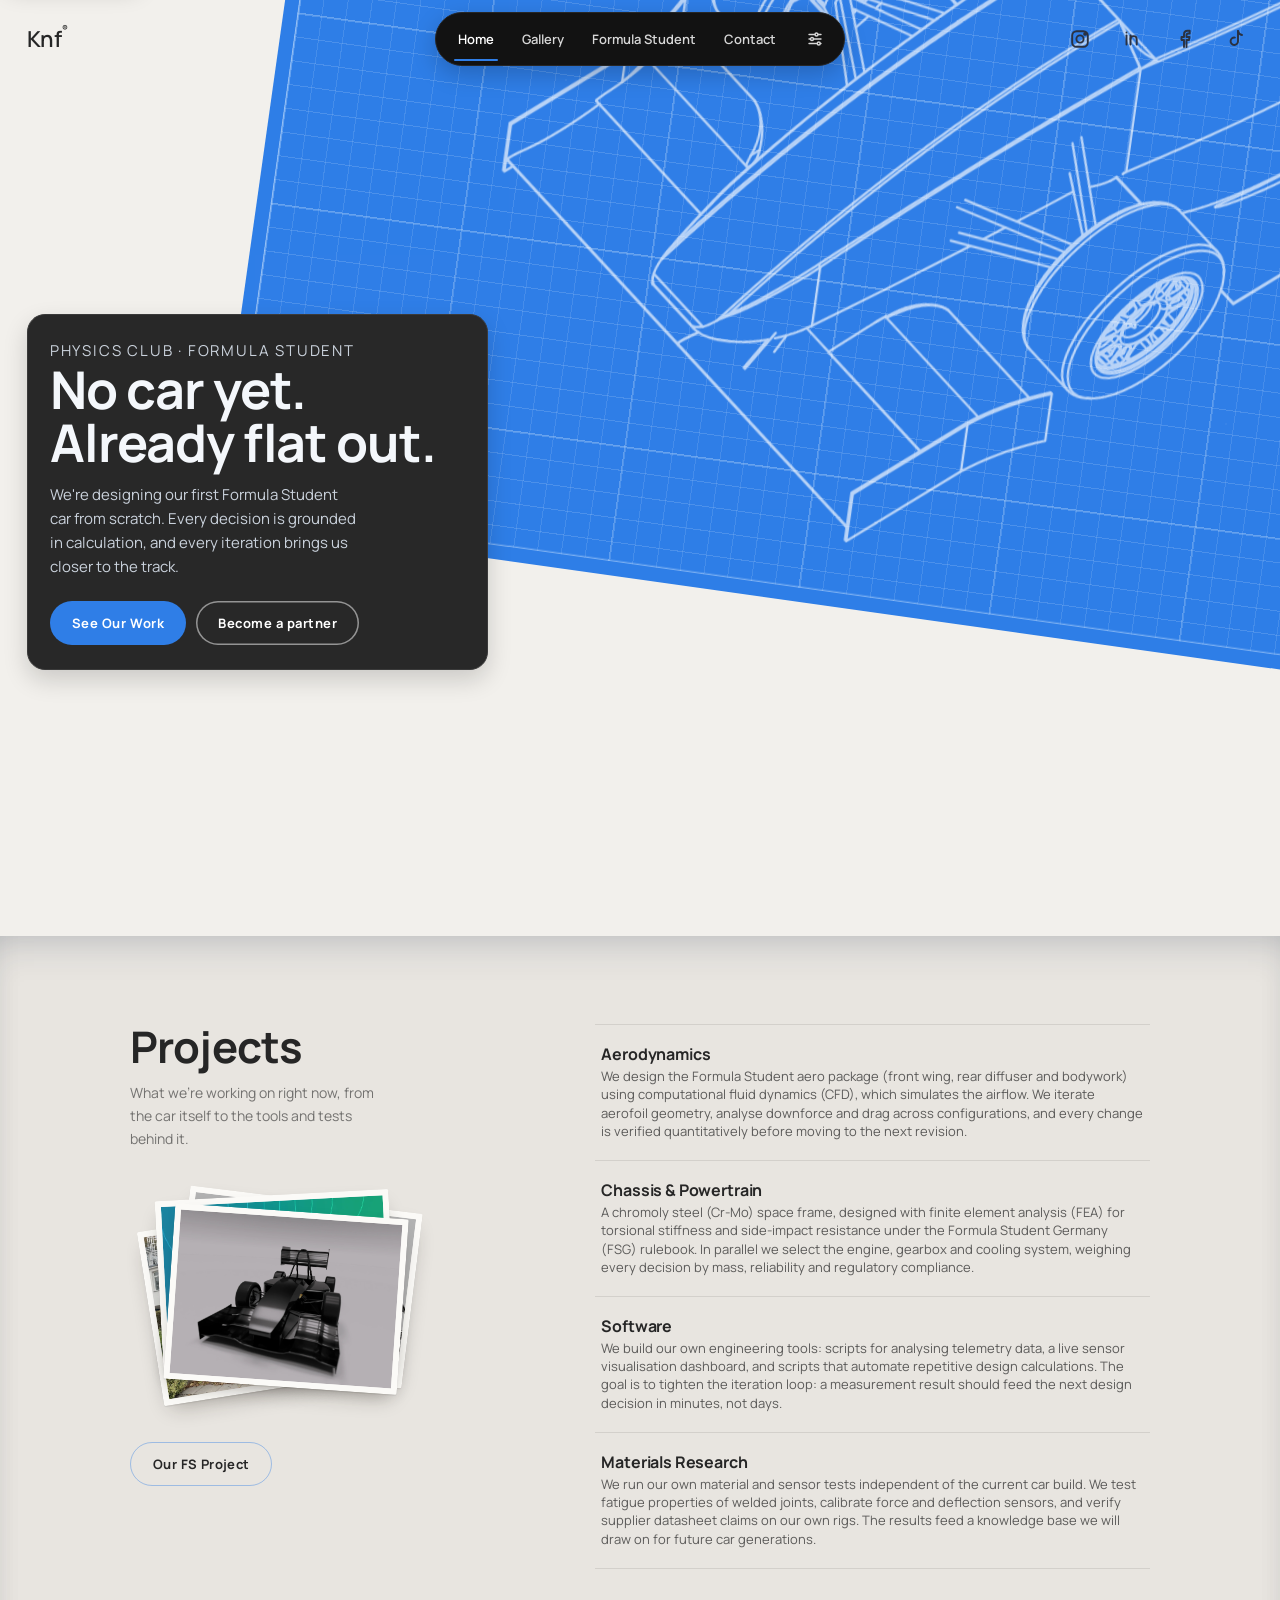
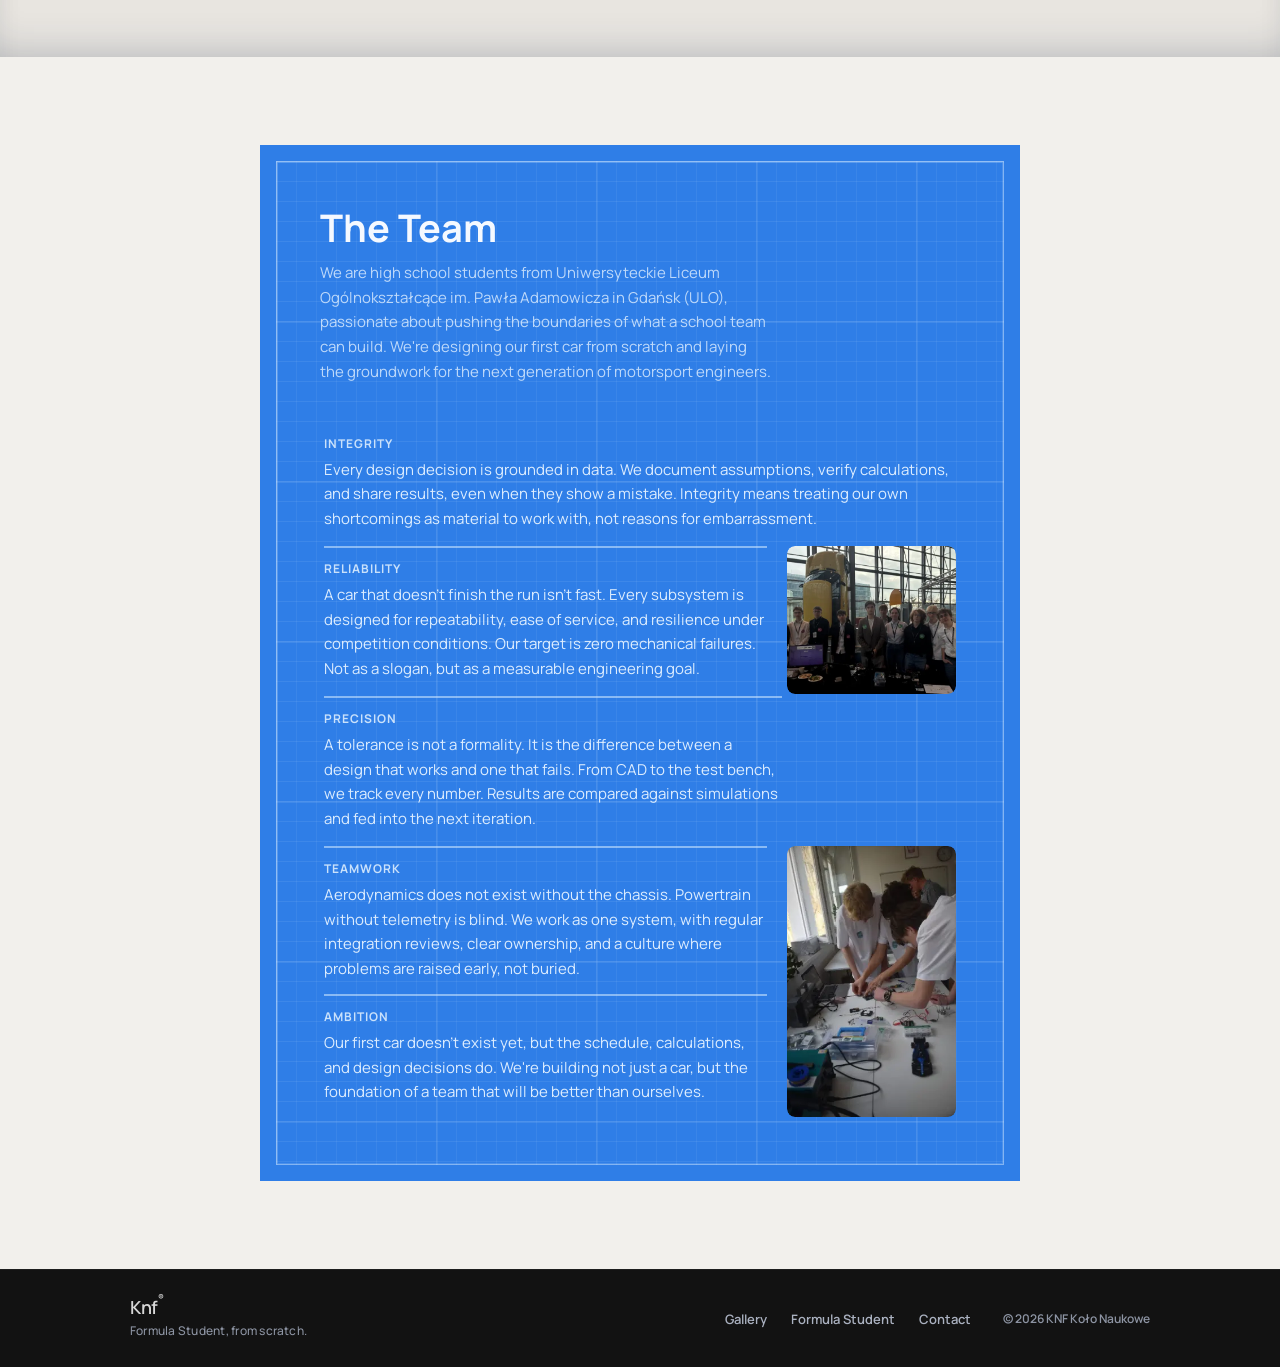
==== commit 8c81a618: "Tighten phone hero, clarify copy, new previews and favicon Sit the phone hero card on the blueprint " ====
--- a/src/index.html
+++ b/src/index.html
@@ -17,7 +17,9 @@
     })();
   </script>
   <meta name="theme-color" content="#f2f0ec">
+  <link rel="icon" href="./favicon.ico" sizes="48x48">
   <link rel="icon" type="image/svg+xml" href="./favicon.svg">
+  <link rel="apple-touch-icon" href="./apple-touch-icon.png">
   <link rel="preconnect" href="https://fonts.googleapis.com">
   <link rel="preconnect" href="https://fonts.gstatic.com" crossorigin>
   <link href="https://fonts.googleapis.com/css2?family=Manrope:wght@500;600;700&display=swap" rel="stylesheet">
@@ -29,7 +31,9 @@
   <meta property="og:title" content="KNF | Formula Student">
   <meta property="og:description" content="KNF Physics Club, designing our first Formula Student car from scratch, grounding every decision in physics and rigorous engineering.">
   <meta property="og:url" content="https://knf-ulo.github.io/index.html">
-  <meta property="og:image" content="https://knf-ulo.github.io/assets/bolid-render-front34.webp">
+  <meta property="og:image" content="https://knf-ulo.github.io/assets/og-home.jpg">
+  <meta property="og:image:width" content="1200">
+  <meta property="og:image:height" content="630">
   <meta property="og:locale" content="en_US">
   <meta property="og:locale:alternate" content="pl_PL">
   <meta name="twitter:card" content="summary_large_image">
@@ -217,7 +221,7 @@
       </div>
 
       <div class="hero-content">
-        <p class="hero-kicker" data-pl="Koło Naukowe Fizyków" data-en="Physics Club">Physics Club</p>
+        <p class="hero-kicker" data-pl="Koło fizyków · Formuła Student" data-en="Physics club · Formula Student">Physics club · Formula Student</p>
         <h1 data-pl="Jeszcze bez bolidu. Już na pełnych obrotach." data-en="No car yet. Already flat out.">No car yet. Already flat out.</h1>
         <p data-pl="Projektujemy pierwszy bolid Formuły Student od zera. Każda decyzja opiera się na obliczeniach, każda iteracja przybliża nas do toru." data-en="We're designing our first Formula Student car from scratch. Every decision is grounded in calculation, and every iteration brings us closer to the track.">We're designing our first Formula Student car from scratch. Every decision is grounded in calculation, and every iteration brings us closer to the track.</p>
         <div class="hero-actions">
@@ -231,7 +235,7 @@
       <div class="projects-inner">
         <header class="projects-header">
           <h2 data-pl="Projekty" data-en="Projects">Projects</h2>
-          <p data-pl="Nasze aktywne obszary inżynierskie: pięć podsystemów bolidu, oprogramowanie i badania własne." data-en="Our active engineering areas: the car's five subsystems, plus software and independent research.">Our active engineering areas: the car's five subsystems, plus software and independent research.</p>
+          <p data-pl="Nad czym teraz pracujemy: od samego bolidu po narzędzia i testy, które za nim stoją." data-en="What we're working on right now, from the car itself to the tools and tests behind it.">What we're working on right now, from the car itself to the tools and tests behind it.</p>
           <a class="photo-stack" href="./gallery.html">
             <span class="photo-stack-pile" aria-hidden="true">
               <img class="ps-1" src="./assets/team-school.webp" alt="" loading="lazy">
@@ -249,11 +253,11 @@
         <ol class="projects-list">
           <li class="project-entry">
             <span class="pe-title" data-pl="Aerodynamika" data-en="Aerodynamics">Aerodynamics</span>
-            <span class="pe-desc" data-pl="Projektujemy pakiet aero bolidu Formuły Student (skrzydło przednie, dyfuzor tylny i elementy nadwozia) przy użyciu symulacji CFD. Iteracyjnie dopracowujemy geometrię profili, analizujemy docisk i opór w różnych konfiguracjach, a każda zmiana jest weryfikowana ilościowo przed przejściem do kolejnej wersji." data-en="We design the Formula Student aero package (front wing, rear diffuser and bodywork) using CFD simulation. We iterate aerofoil geometry, analyse downforce and drag across configurations, and every change is verified quantitatively before moving to the next revision.">We design the Formula Student aero package (front wing, rear diffuser and bodywork) using CFD simulation. We iterate aerofoil geometry, analyse downforce and drag across configurations, and every change is verified quantitatively before moving to the next revision.</span>
+            <span class="pe-desc" data-pl="Projektujemy pakiet aero bolidu Formuły Student (skrzydło przednie, dyfuzor tylny i elementy nadwozia) przy użyciu symulacji przepływu powietrza (CFD). Iteracyjnie dopracowujemy geometrię profili, analizujemy docisk i opór w różnych konfiguracjach, a każda zmiana jest weryfikowana ilościowo przed przejściem do kolejnej wersji." data-en="We design the Formula Student aero package (front wing, rear diffuser and bodywork) using computational fluid dynamics (CFD), which simulates the airflow. We iterate aerofoil geometry, analyse downforce and drag across configurations, and every change is verified quantitatively before moving to the next revision.">We design the Formula Student aero package (front wing, rear diffuser and bodywork) using computational fluid dynamics (CFD), which simulates the airflow. We iterate aerofoil geometry, analyse downforce and drag across configurations, and every change is verified quantitatively before moving to the next revision.</span>
           </li>
           <li class="project-entry">
             <span class="pe-title" data-pl="Podwozie i napęd" data-en="Chassis &amp; Powertrain">Chassis &amp; Powertrain</span>
-            <span class="pe-desc" data-pl="Rama przestrzenna ze stali Cr-Mo projektowana z użyciem analizy MES pod kątem sztywności skrętnej i odporności na zderzenie boczne zgodnie z regulaminem FSG. Równolegle dobieramy jednostkę napędową, skrzynię biegów i układ chłodzenia. Przy każdej decyzji ważymy masę, niezawodność i zgodność z przepisami." data-en="A Cr-Mo space frame designed with FEA for torsional stiffness and side-impact resistance per the FSG rulebook. In parallel we select the engine, gearbox and cooling system, weighing every decision by mass, reliability and regulatory compliance.">A Cr-Mo space frame designed with FEA for torsional stiffness and side-impact resistance per the FSG rulebook. In parallel we select the engine, gearbox and cooling system, weighing every decision by mass, reliability and regulatory compliance.</span>
+            <span class="pe-desc" data-pl="Rama przestrzenna ze stali chromowo-molibdenowej (Cr-Mo), projektowana z użyciem analizy metodą elementów skończonych (MES) pod kątem sztywności skrętnej i odporności na zderzenie boczne zgodnie z regulaminem Formula Student Germany (FSG). Równolegle dobieramy jednostkę napędową, skrzynię biegów i układ chłodzenia. Przy każdej decyzji ważymy masę, niezawodność i zgodność z przepisami." data-en="A chromoly steel (Cr-Mo) space frame, designed with finite element analysis (FEA) for torsional stiffness and side-impact resistance under the Formula Student Germany (FSG) rulebook. In parallel we select the engine, gearbox and cooling system, weighing every decision by mass, reliability and regulatory compliance.">A chromoly steel (Cr-Mo) space frame, designed with finite element analysis (FEA) for torsional stiffness and side-impact resistance under the Formula Student Germany (FSG) rulebook. In parallel we select the engine, gearbox and cooling system, weighing every decision by mass, reliability and regulatory compliance.</span>
           </li>
           <li class="project-entry">
             <span class="pe-title" data-pl="Oprogramowanie" data-en="Software">Software</span>
--- a/src/css/style.css
+++ b/src/css/style.css
@@ -500,6 +500,7 @@
   font-size: 11px;
   text-transform: uppercase;
   letter-spacing: 0.12em;
+  text-wrap: balance;
 }
 
 .hero-content h1 {
@@ -1216,6 +1217,13 @@
 @media (max-width: 600px) {
   .subpage-hero-inner h1 {
     font-size: 32px;
+  }
+
+  /* Card sits on the bottom edge of the blueprint instead of floating mid-screen */
+  .hero-section {
+    min-height: 0;
+    align-items: flex-end;
+    padding: 38vh 16px 36px;
   }
 }
 
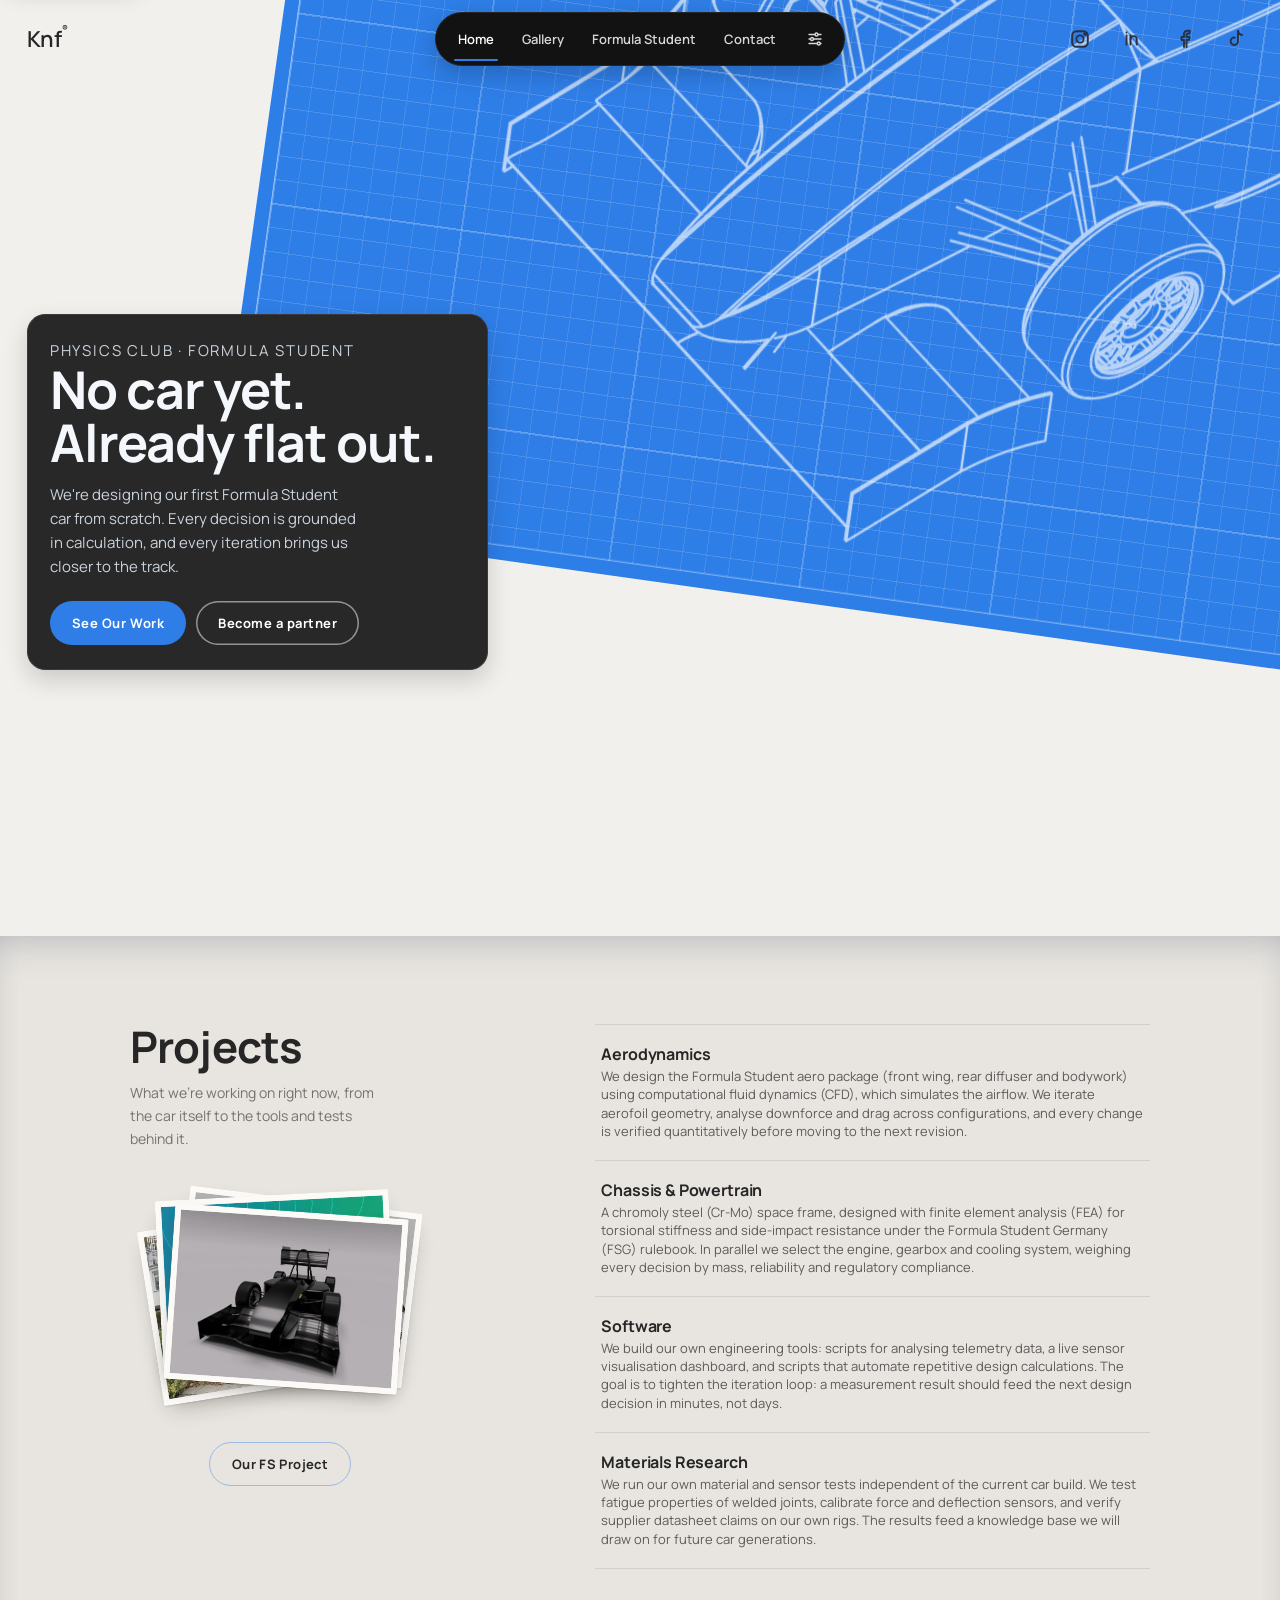
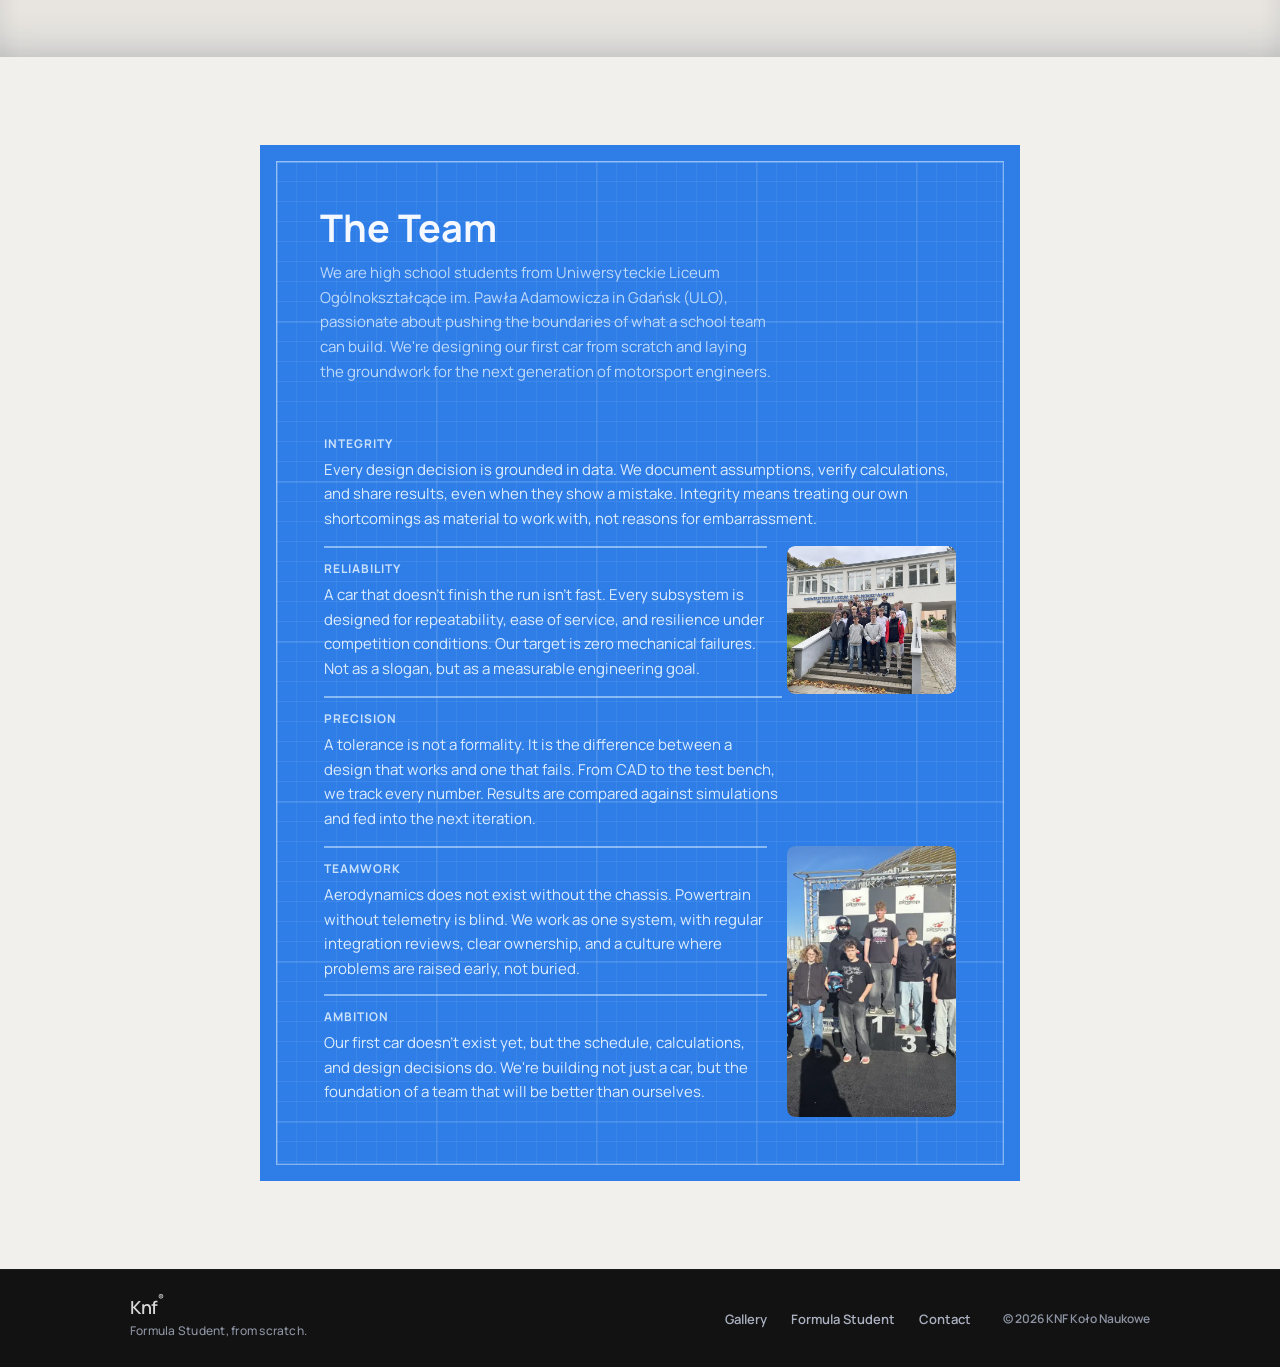
==== commit 1d2ba715: "Progress timeline, contact page cleanup, centred FS button, new team photos" ====
--- a/src/index.html
+++ b/src/index.html
@@ -226,7 +226,7 @@
         <p data-pl="Projektujemy pierwszy bolid Formuły Student od zera. Każda decyzja opiera się na obliczeniach, każda iteracja przybliża nas do toru." data-en="We're designing our first Formula Student car from scratch. Every decision is grounded in calculation, and every iteration brings us closer to the track.">We're designing our first Formula Student car from scratch. Every decision is grounded in calculation, and every iteration brings us closer to the track.</p>
         <div class="hero-actions">
           <a href="#projects" class="hero-cta" data-pl="Poznaj projekty" data-en="See Our Work">See Our Work</a>
-          <a href="./contact.html#partner" class="hero-cta hero-cta--ghost" data-pl="Zostań partnerem" data-en="Become a partner">Become a partner</a>
+          <a href="./contact.html#write" class="hero-cta hero-cta--ghost" data-pl="Zostań partnerem" data-en="Become a partner">Become a partner</a>
         </div>
       </div>
     </section>
@@ -290,7 +290,7 @@
               <p data-pl="Bolid, który nie kończy przejazdu, nie jest szybki. Każdy podsystem projektujemy pod kątem powtarzalności, łatwości serwisu i odporności na warunki panujące na zawodach. Naszym celem jest zero awarii technicznych. Nie jako hasło, lecz jako mierzalny cel inżynierski." data-en="A car that doesn't finish the run isn't fast. Every subsystem is designed for repeatability, ease of service, and resilience under competition conditions. Our target is zero mechanical failures. Not as a slogan, but as a measurable engineering goal.">A car that doesn't finish the run isn't fast. Every subsystem is designed for repeatability, ease of service, and resilience under competition conditions. Our target is zero mechanical failures. Not as a slogan, but as a measurable engineering goal.</p>
             </div>
             <div class="team-shot">
-              <img src="./assets/team-0.webp" alt="Zespół KNF przy pracy" loading="lazy">
+              <img src="./assets/team-school.webp" alt="Zespół KNF w szkole" loading="lazy">
             </div>
           </article>
 
@@ -313,7 +313,7 @@
               </div>
             </div>
             <div class="team-shot">
-              <img src="./assets/team-1.webp" alt="Zespół KNF podczas przeglądu projektu" loading="lazy">
+              <img src="./assets/team-karting.webp" alt="Zespół KNF na torze kartingowym" loading="lazy">
             </div>
           </article>
         </div>
--- a/src/css/style.css
+++ b/src/css/style.css
@@ -616,7 +616,8 @@
   display: flex;
   flex-direction: column;
   gap: 10px;
-  align-items: flex-start;
+  align-items: center;
+  width: min(300px, 100%); /* same width as the photo stack, so the button sits under its middle */
 }
 
 .projects-page-link {
@@ -2205,15 +2206,15 @@
 
 .contact-follow {
   display: grid;
-  grid-template-columns: minmax(0, 1fr) minmax(0, 380px);
-  gap: 40px 64px;
+  grid-template-columns: minmax(0, 300px) minmax(0, 380px);
+  gap: 40px clamp(48px, 9vw, 120px);
   align-items: start;
   margin-top: 28px;
 }
 
 .contact-socials {
-  display: grid;
-  grid-template-columns: repeat(2, minmax(0, 1fr));
+  display: flex;
+  flex-direction: column;
   gap: 10px;
 }
 
@@ -2371,11 +2372,285 @@
 }
 
 @media (max-width: 480px) {
-  .contact-socials {
-    grid-template-columns: 1fr;
-  }
-
   .contact-link-go {
     display: none;
   }
 }
+
+/* ── Formula Student timeline ────────────────────────────────── */
+
+.tl {
+  --tl-accent: #1d5fbf;
+  --tl-off: rgba(0, 0, 0, 0.22);
+  list-style: none;
+  margin: 44px 0 0;
+  padding: 0;
+}
+
+[data-theme="dark"] .tl {
+  --tl-accent: #7fb0ff;
+  --tl-off: rgba(255, 255, 255, 0.24);
+}
+
+.tl > li {
+  display: grid;
+  grid-template-columns: 84px 36px minmax(0, 1fr);
+  grid-template-areas: "date rail body";
+}
+
+.tl-date {
+  grid-area: date;
+  padding-top: 3px;
+  text-align: right;
+  font-size: 13px;
+  font-weight: 700;
+  color: var(--tl-accent);
+  font-variant-numeric: tabular-nums;
+}
+
+.tl-rail {
+  grid-area: rail;
+  position: relative;
+}
+
+/* Line segment for this row */
+.tl-rail::before {
+  content: "";
+  position: absolute;
+  top: 0;
+  bottom: 0;
+  left: 50%;
+  width: 2px;
+  margin-left: -1px;
+  background: var(--tl-accent);
+}
+
+/* Dot for this row */
+.tl-rail::after {
+  content: "";
+  position: absolute;
+  top: 6px;
+  left: 50%;
+  width: 12px;
+  height: 12px;
+  margin-left: -6px;
+  box-sizing: border-box;
+  border-radius: 50%;
+  background: var(--tl-accent);
+  box-shadow: 0 0 0 4px var(--bg);
+}
+
+.tl > li:first-child .tl-rail::before { top: 12px; }
+.tl > li:last-child .tl-rail::before { bottom: auto; height: 12px; }
+
+.tl-body {
+  grid-area: body;
+  min-width: 0;
+  padding: 0 0 34px 10px;
+}
+
+.tl-body h4 {
+  margin: 0 0 4px;
+  font-size: 16px;
+  font-weight: 700;
+  letter-spacing: -0.01em;
+  color: var(--brand-color);
+}
+
+.tl-body p {
+  margin: 0;
+  max-width: 62ch;
+  font-size: 14px;
+  line-height: 1.6;
+  color: var(--brand-color);
+  opacity: 0.78;
+  text-wrap: pretty;
+}
+
+/* Phase rows: a square marker and a bigger heading */
+.tl-phase .tl-rail::after {
+  top: 5px;
+  width: 16px;
+  height: 16px;
+  margin-left: -8px;
+  border-radius: 4px;
+}
+
+.tl-step {
+  display: block;
+  margin-bottom: 2px;
+  font-size: 12px;
+  font-weight: 700;
+  color: var(--tl-accent);
+}
+
+.tl-phase h3 {
+  margin: 0 0 6px;
+  font-size: clamp(20px, 2.2vw, 24px);
+  letter-spacing: -0.015em;
+  line-height: 1.15;
+  color: var(--brand-color);
+  text-wrap: balance;
+}
+
+/* Now: solid line up to the dot, dashed after it */
+.tl .is-now .tl-rail::before {
+  background:
+    linear-gradient(var(--tl-accent), var(--tl-accent)) top / 2px 14px no-repeat,
+    repeating-linear-gradient(to bottom, var(--tl-off) 0 6px, transparent 6px 12px);
+}
+
+.tl .is-now .tl-rail::after {
+  top: 4px;
+  width: 16px;
+  height: 16px;
+  margin-left: -8px;
+  animation: tl-pulse 2.4s var(--ease-out) infinite;
+}
+
+@keyframes tl-pulse {
+  0% { box-shadow: 0 0 0 4px var(--bg), 0 0 0 4px color-mix(in srgb, var(--tl-accent) 50%, transparent); }
+  100% { box-shadow: 0 0 0 4px var(--bg), 0 0 0 14px transparent; }
+}
+
+.is-now .tl-body {
+  margin: -16px 0 40px 10px;
+  padding: 18px 22px 8px;
+  border-radius: 14px;
+  background: var(--section-alt-bg);
+}
+
+.is-now .tl-body > h4 { font-size: 18px; }
+
+/* Still to come: dashed line, hollow dots */
+.tl .is-next .tl-rail::before {
+  background: repeating-linear-gradient(to bottom, var(--tl-off) 0 6px, transparent 6px 12px);
+}
+
+.tl .is-next .tl-rail::after {
+  background: var(--bg);
+  border: 2px solid var(--tl-off);
+}
+
+.tl .is-next .tl-date,
+.tl .is-next .tl-step {
+  color: var(--brand-color);
+  opacity: 0.7;
+}
+
+.tl .is-goal .tl-rail::after {
+  width: 16px;
+  height: 16px;
+  margin-left: -8px;
+  border-color: var(--tl-accent);
+}
+
+/* Subsystem status inside the "now" block */
+.tl-status {
+  list-style: none;
+  margin: 16px 0 0;
+  padding: 0;
+}
+
+.tl-status li {
+  padding: 13px 0;
+  border-top: 1px solid rgba(0, 0, 0, 0.08);
+}
+
+[data-theme="dark"] .tl-status li {
+  border-top-color: rgba(255, 255, 255, 0.08);
+}
+
+.tl-status-head {
+  display: flex;
+  align-items: center;
+  justify-content: space-between;
+  gap: 12px;
+  margin-bottom: 4px;
+}
+
+.tl-status strong {
+  font-size: 14px;
+  color: var(--brand-color);
+}
+
+.tl-status p { font-size: 13px; }
+
+.tl-state {
+  flex: none;
+  padding: 3px 10px;
+  border-radius: 999px;
+  font-size: 11px;
+  font-weight: 700;
+  color: var(--brand-color);
+  background: rgba(0, 0, 0, 0.07);
+}
+
+[data-theme="dark"] .tl-state { background: rgba(255, 255, 255, 0.08); }
+
+.tl-state--on {
+  color: var(--tl-accent);
+  background: color-mix(in srgb, var(--tl-accent) 13%, transparent);
+}
+
+[data-theme="dark"] .tl-state--on {
+  background: color-mix(in srgb, var(--tl-accent) 16%, transparent);
+}
+
+@media (max-width: 600px) {
+  .tl { margin-top: 32px; }
+
+  .tl > li {
+    grid-template-columns: 24px minmax(0, 1fr);
+    grid-template-areas: "rail date" "rail body";
+  }
+
+  .tl-rail { grid-row: 1 / 3; }
+
+  .tl-date {
+    padding: 2px 0 2px 12px;
+    text-align: left;
+  }
+
+  .tl-date:empty { padding: 0; }
+
+  .tl-body { padding-left: 12px; }
+
+  .is-now .tl-body {
+    margin: 6px 0 36px 8px;
+    padding: 16px 16px 6px;
+  }
+}
+
+@media (prefers-reduced-motion: reduce) {
+  .tl .is-now .tl-rail::after { animation: none; }
+}
+
+/* Joining goes through school or Instagram, not email */
+.fs-section > .contact-join {
+  max-width: 620px;
+  margin: 16px 0 0;
+  font-size: 14px;
+  line-height: 1.6;
+  color: var(--brand-color);
+}
+
+.contact-join a {
+  font-weight: 700;
+  color: inherit;
+  text-decoration: underline;
+  text-underline-offset: 3px;
+}
+
+/* Small print at the end of the contact page */
+.contact-legal {
+  padding-top: 40px;
+  padding-bottom: 56px;
+}
+
+.contact-legal > p {
+  margin: 0 0 10px;
+  max-width: 72ch;
+  font-size: 12.5px;
+  line-height: 1.6;
+}
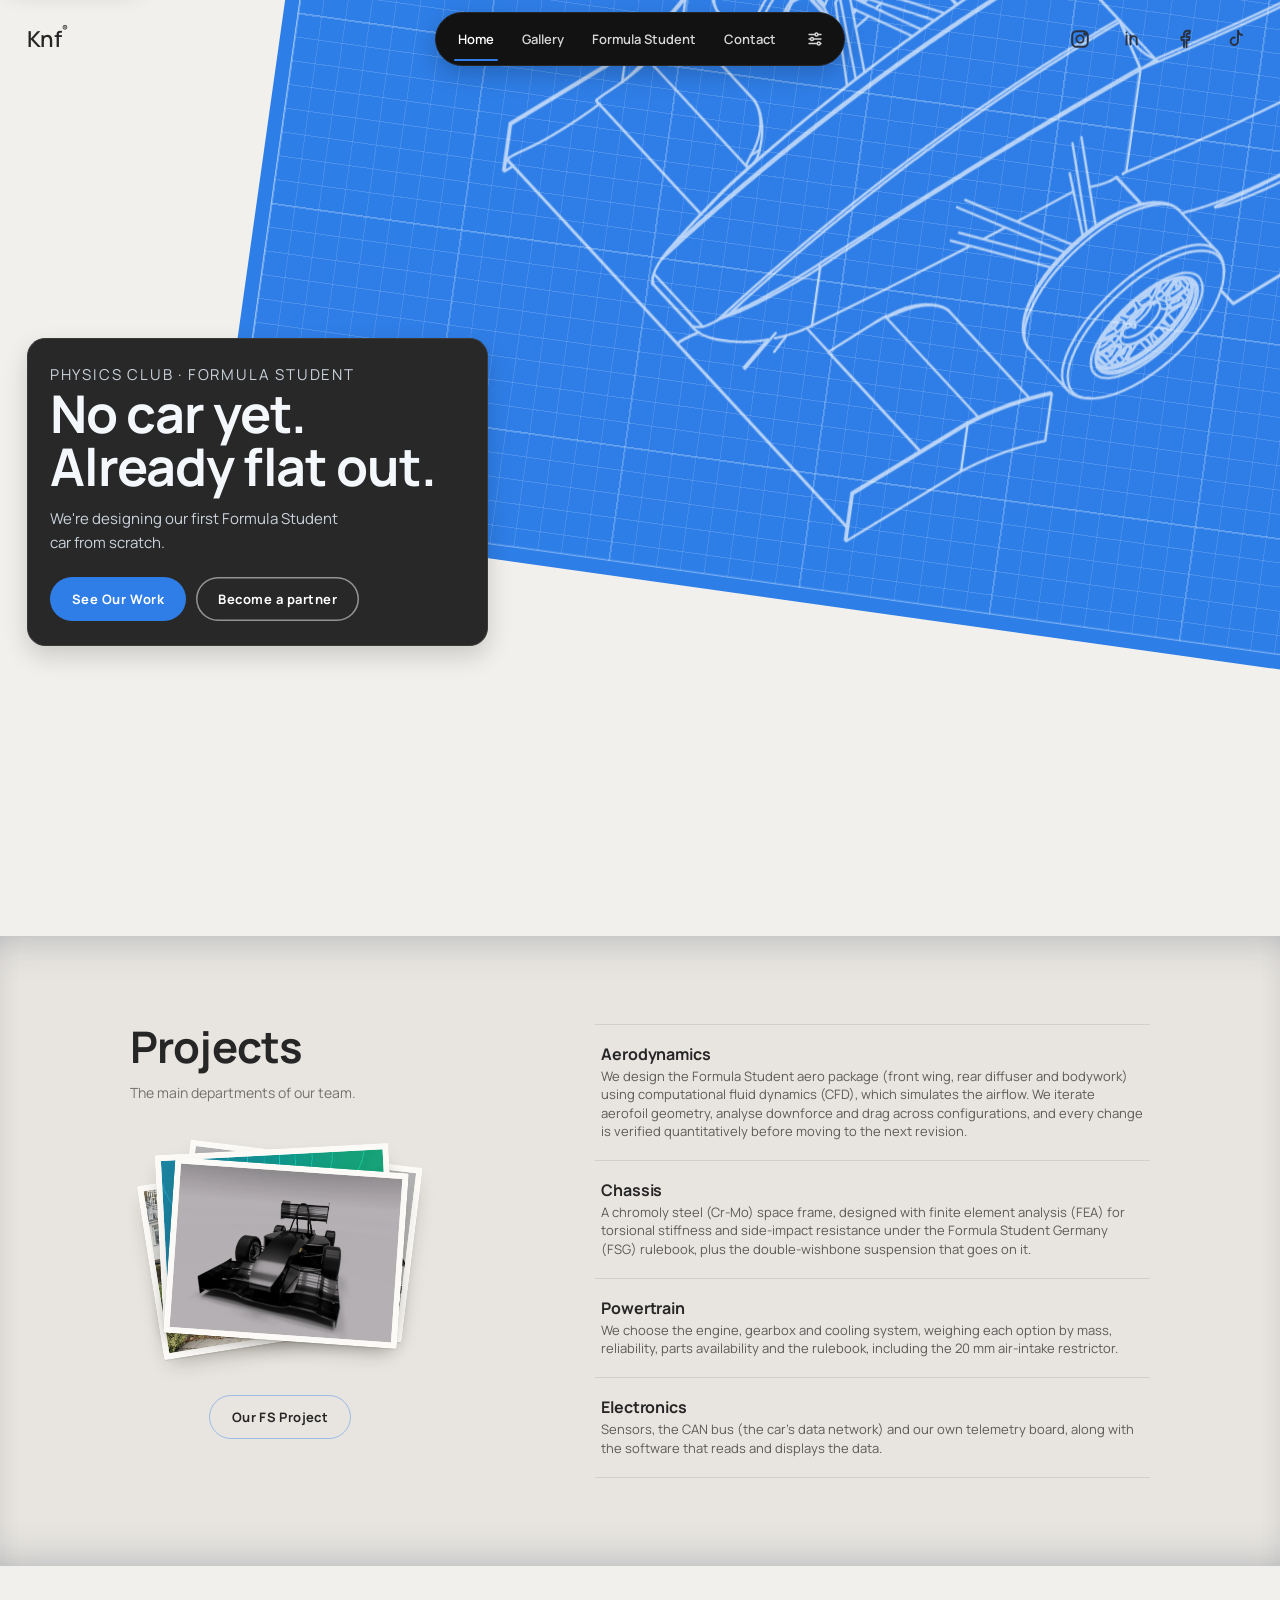
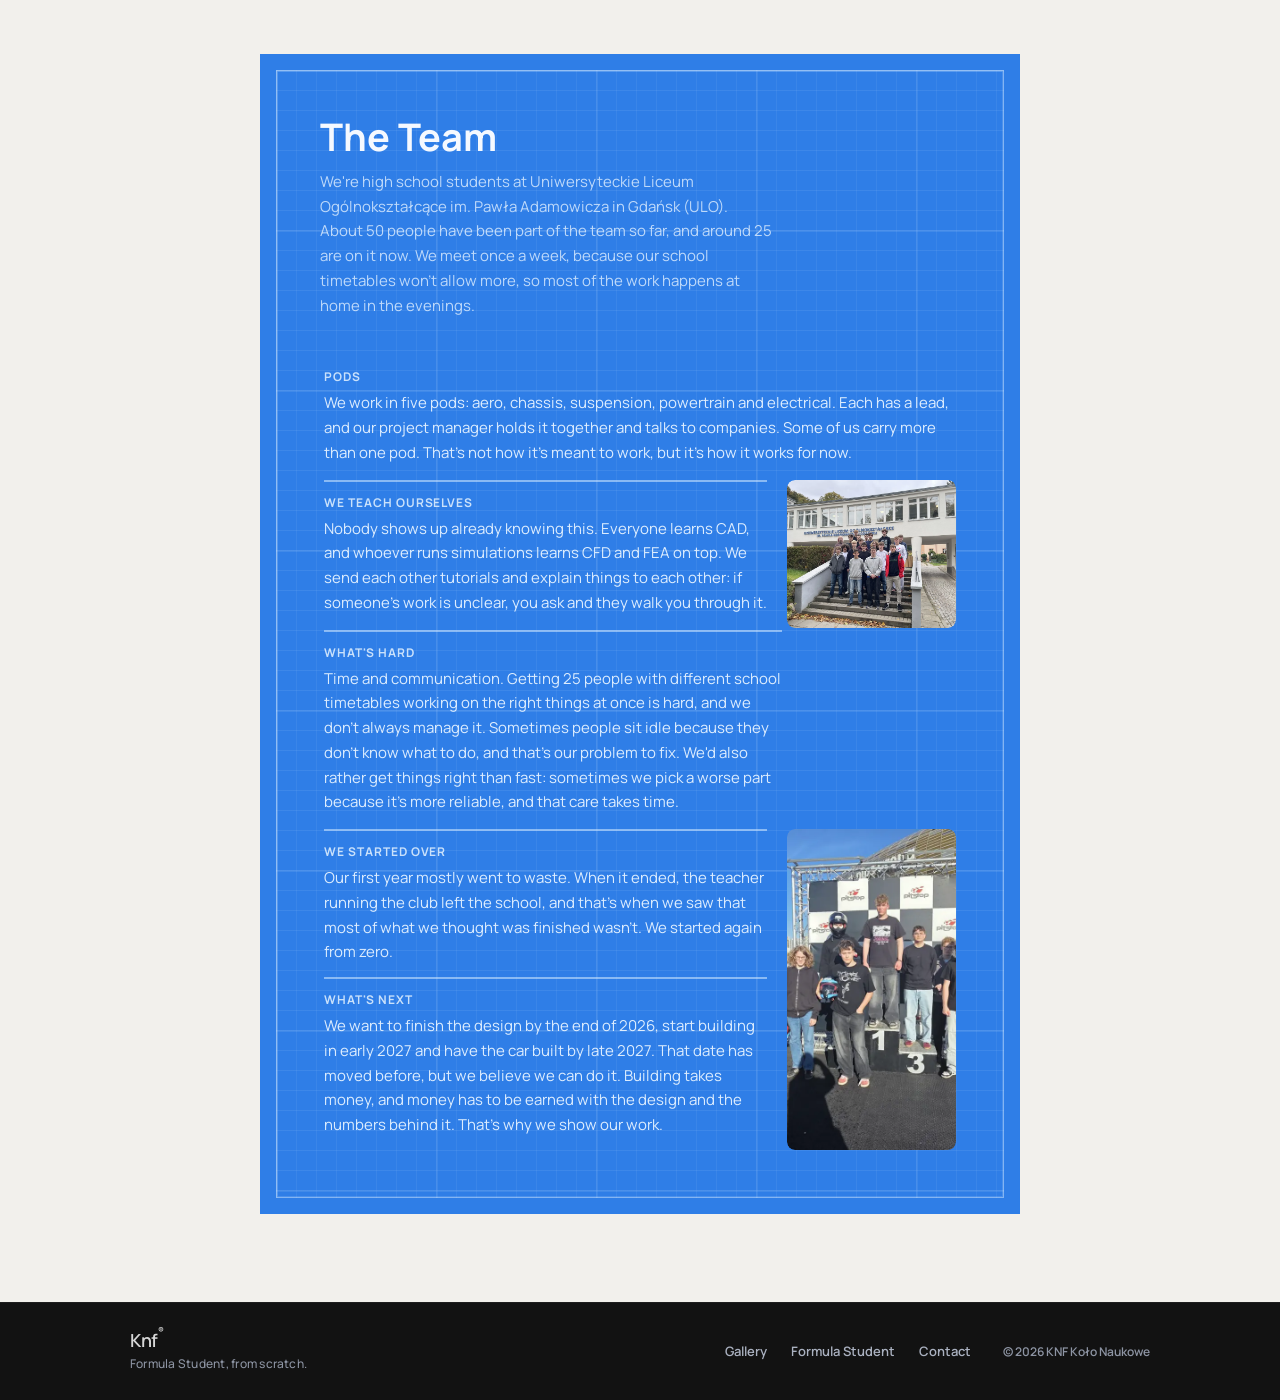
==== commit ec644ccd: "Rewrite team section, four departments, optional competition, organiser fix" ====
--- a/src/index.html
+++ b/src/index.html
@@ -3,7 +3,7 @@
 <head>
   <meta charset="UTF-8" />
   <meta name="viewport" content="width=device-width, initial-scale=1.0" />
-  <meta name="description" content="KNF Physics Club. We are designing our first Formula Student car from scratch, grounding every decision in physics and rigorous engineering." data-pl="KNF, Koło Naukowe Fizyków. Projektujemy pierwszy bolid Formuły Student od zera, opierając każdą decyzję na fizyce i rzetelnej inżynierii." data-en="KNF Physics Club. We are designing our first Formula Student car from scratch, grounding every decision in physics and rigorous engineering." />
+  <meta name="description" content="KNF Physics Club. We're designing our first Formula Student car from scratch." data-pl="KNF, Koło Naukowe Fizyków. Projektujemy nasz pierwszy bolid Formuły Student od zera." data-en="KNF Physics Club. We're designing our first Formula Student car from scratch." />
   <title data-pl="KNF | Formuła Student" data-en="KNF | Formula Student">KNF | Formula Student</title>
   <script>
     // Apply saved theme/language before first paint to avoid a flash
@@ -29,7 +29,7 @@
   <meta property="og:type" content="website">
   <meta property="og:site_name" content="KNF | Formula Student">
   <meta property="og:title" content="KNF | Formula Student">
-  <meta property="og:description" content="KNF Physics Club, designing our first Formula Student car from scratch, grounding every decision in physics and rigorous engineering.">
+  <meta property="og:description" content="KNF Physics Club. We're designing our first Formula Student car from scratch.">
   <meta property="og:url" content="https://knf-ulo.github.io/index.html">
   <meta property="og:image" content="https://knf-ulo.github.io/assets/og-home.jpg">
   <meta property="og:image:width" content="1200">
@@ -56,7 +56,7 @@
           "name": "Uniwersyteckie Liceum Ogólnokształcące im. Pawła Adamowicza in Gdańsk (ULO)",
           "address": { "@type": "PostalAddress", "addressLocality": "Gdańsk", "addressCountry": "PL" }
         },
-        "description": "A high school physics club at Uniwersyteckie Liceum Ogólnokształcące im. Pawła Adamowicza in Gdańsk (ULO) designing its first Formula Student race car from scratch, grounding every decision in physics and calculation.",
+        "description": "A high school physics club at Uniwersyteckie Liceum Ogólnokształcące im. Pawła Adamowicza in Gdańsk (ULO) designing its first Formula Student car from scratch.",
         "knowsAbout": ["Formula Student", "Automotive aerodynamics", "Computational Fluid Dynamics", "Finite Element Analysis", "Chassis design", "Vehicle telemetry", "Materials testing"],
         "sameAs": ["https://www.instagram.com/knf_ulo"]
       },
@@ -79,30 +79,30 @@
       },
       {
         "@type": "CreativeWork",
-        "@id": "https://knf-ulo.github.io/#project-chassis-powertrain",
-        "name": "Chassis & Powertrain",
+        "@id": "https://knf-ulo.github.io/#project-chassis",
+        "name": "Chassis",
         "creator": { "@id": "https://knf-ulo.github.io/#organization" },
         "inLanguage": "en",
-        "keywords": "Cr-Mo space frame, FEA, torsional stiffness, engine, gearbox, cooling",
-        "description": "A Cr-Mo space frame designed with FEA for torsional stiffness and side-impact resistance per the FSG rulebook, alongside engine, gearbox and cooling selection."
+        "keywords": "Cr-Mo space frame, FEA, torsional stiffness, double-wishbone suspension",
+        "description": "A Cr-Mo space frame designed with FEA for torsional stiffness and side-impact resistance per the FSG rulebook, plus double-wishbone suspension."
       },
       {
         "@type": "CreativeWork",
-        "@id": "https://knf-ulo.github.io/#project-software",
-        "name": "Software",
+        "@id": "https://knf-ulo.github.io/#project-powertrain",
+        "name": "Powertrain",
         "creator": { "@id": "https://knf-ulo.github.io/#organization" },
         "inLanguage": "en",
-        "keywords": "telemetry, sensor dashboard, design automation",
-        "description": "In-house engineering tools for telemetry data analysis, live sensor visualisation, and automation of repetitive design calculations."
+        "keywords": "engine, gearbox, cooling, air-intake restrictor",
+        "description": "Engine, gearbox and cooling selection by mass, reliability, parts availability and the rulebook."
       },
       {
         "@type": "CreativeWork",
-        "@id": "https://knf-ulo.github.io/#project-materials-research",
-        "name": "Materials Research",
+        "@id": "https://knf-ulo.github.io/#project-electronics",
+        "name": "Electronics",
         "creator": { "@id": "https://knf-ulo.github.io/#organization" },
         "inLanguage": "en",
-        "keywords": "fatigue testing, sensor calibration, datasheet verification",
-        "description": "Independent fatigue, sensor-calibration and supplier-datasheet-verification testing feeding a reusable knowledge base for future car generations."
+        "keywords": "sensors, CAN bus, telemetry",
+        "description": "Sensors, the CAN bus and an in-house telemetry board, with software to read and display the data."
       }
     ]
   }
@@ -223,7 +223,7 @@
       <div class="hero-content">
         <p class="hero-kicker" data-pl="Koło fizyków · Formuła Student" data-en="Physics club · Formula Student">Physics club · Formula Student</p>
         <h1 data-pl="Jeszcze bez bolidu. Już na pełnych obrotach." data-en="No car yet. Already flat out.">No car yet. Already flat out.</h1>
-        <p data-pl="Projektujemy pierwszy bolid Formuły Student od zera. Każda decyzja opiera się na obliczeniach, każda iteracja przybliża nas do toru." data-en="We're designing our first Formula Student car from scratch. Every decision is grounded in calculation, and every iteration brings us closer to the track.">We're designing our first Formula Student car from scratch. Every decision is grounded in calculation, and every iteration brings us closer to the track.</p>
+        <p data-pl="Projektujemy nasz pierwszy bolid Formuły Student od zera." data-en="We're designing our first Formula Student car from scratch.">We're designing our first Formula Student car from scratch.</p>
         <div class="hero-actions">
           <a href="#projects" class="hero-cta" data-pl="Poznaj projekty" data-en="See Our Work">See Our Work</a>
           <a href="./contact.html#write" class="hero-cta hero-cta--ghost" data-pl="Zostań partnerem" data-en="Become a partner">Become a partner</a>
@@ -235,7 +235,7 @@
       <div class="projects-inner">
         <header class="projects-header">
           <h2 data-pl="Projekty" data-en="Projects">Projects</h2>
-          <p data-pl="Nad czym teraz pracujemy: od samego bolidu po narzędzia i testy, które za nim stoją." data-en="What we're working on right now, from the car itself to the tools and tests behind it.">What we're working on right now, from the car itself to the tools and tests behind it.</p>
+          <p data-pl="Główne działy naszego zespołu." data-en="The main departments of our team.">The main departments of our team.</p>
           <a class="photo-stack" href="./gallery.html">
             <span class="photo-stack-pile" aria-hidden="true">
               <img class="ps-1" src="./assets/team-school.webp" alt="" loading="lazy">
@@ -256,16 +256,16 @@
             <span class="pe-desc" data-pl="Projektujemy pakiet aero bolidu Formuły Student (skrzydło przednie, dyfuzor tylny i elementy nadwozia) przy użyciu symulacji przepływu powietrza (CFD). Iteracyjnie dopracowujemy geometrię profili, analizujemy docisk i opór w różnych konfiguracjach, a każda zmiana jest weryfikowana ilościowo przed przejściem do kolejnej wersji." data-en="We design the Formula Student aero package (front wing, rear diffuser and bodywork) using computational fluid dynamics (CFD), which simulates the airflow. We iterate aerofoil geometry, analyse downforce and drag across configurations, and every change is verified quantitatively before moving to the next revision.">We design the Formula Student aero package (front wing, rear diffuser and bodywork) using computational fluid dynamics (CFD), which simulates the airflow. We iterate aerofoil geometry, analyse downforce and drag across configurations, and every change is verified quantitatively before moving to the next revision.</span>
           </li>
           <li class="project-entry">
-            <span class="pe-title" data-pl="Podwozie i napęd" data-en="Chassis &amp; Powertrain">Chassis &amp; Powertrain</span>
-            <span class="pe-desc" data-pl="Rama przestrzenna ze stali chromowo-molibdenowej (Cr-Mo), projektowana z użyciem analizy metodą elementów skończonych (MES) pod kątem sztywności skrętnej i odporności na zderzenie boczne zgodnie z regulaminem Formula Student Germany (FSG). Równolegle dobieramy jednostkę napędową, skrzynię biegów i układ chłodzenia. Przy każdej decyzji ważymy masę, niezawodność i zgodność z przepisami." data-en="A chromoly steel (Cr-Mo) space frame, designed with finite element analysis (FEA) for torsional stiffness and side-impact resistance under the Formula Student Germany (FSG) rulebook. In parallel we select the engine, gearbox and cooling system, weighing every decision by mass, reliability and regulatory compliance.">A chromoly steel (Cr-Mo) space frame, designed with finite element analysis (FEA) for torsional stiffness and side-impact resistance under the Formula Student Germany (FSG) rulebook. In parallel we select the engine, gearbox and cooling system, weighing every decision by mass, reliability and regulatory compliance.</span>
+            <span class="pe-title" data-pl="Podwozie" data-en="Chassis">Chassis</span>
+            <span class="pe-desc" data-pl="Rama przestrzenna ze stali chromowo-molibdenowej (Cr-Mo), projektowana z użyciem analizy metodą elementów skończonych (MES) pod kątem sztywności skrętnej i odporności na zderzenie boczne zgodnie z regulaminem Formula Student Germany (FSG), oraz zawieszenie na podwójnych wahaczach." data-en="A chromoly steel (Cr-Mo) space frame, designed with finite element analysis (FEA) for torsional stiffness and side-impact resistance under the Formula Student Germany (FSG) rulebook, plus the double-wishbone suspension that goes on it.">A chromoly steel (Cr-Mo) space frame, designed with finite element analysis (FEA) for torsional stiffness and side-impact resistance under the Formula Student Germany (FSG) rulebook, plus the double-wishbone suspension that goes on it.</span>
           </li>
           <li class="project-entry">
-            <span class="pe-title" data-pl="Oprogramowanie" data-en="Software">Software</span>
-            <span class="pe-desc" data-pl="Tworzymy własne narzędzia inżynierskie: skrypty do analizy danych telemetrycznych, panel wizualizacji danych z czujników w czasie rzeczywistym oraz narzędzia automatyzujące powtarzalne obliczenia projektowe. Celem jest skrócenie pętli iteracyjnej: wynik pomiaru powinien trafiać do kolejnej decyzji projektowej w ciągu minut, nie dni." data-en="We build our own engineering tools: scripts for analysing telemetry data, a live sensor visualisation dashboard, and scripts that automate repetitive design calculations. The goal is to tighten the iteration loop: a measurement result should feed the next design decision in minutes, not days.">We build our own engineering tools: scripts for analysing telemetry data, a live sensor visualisation dashboard, and scripts that automate repetitive design calculations. The goal is to tighten the iteration loop: a measurement result should feed the next design decision in minutes, not days.</span>
+            <span class="pe-title" data-pl="Napęd" data-en="Powertrain">Powertrain</span>
+            <span class="pe-desc" data-pl="Dobieramy jednostkę napędową, skrzynię biegów i układ chłodzenia. Każdą opcję oceniamy pod kątem masy, niezawodności, dostępności części i regulaminu, w tym zwężki dolotowej 20 mm." data-en="We choose the engine, gearbox and cooling system, weighing each option by mass, reliability, parts availability and the rulebook, including the 20 mm air-intake restrictor.">We choose the engine, gearbox and cooling system, weighing each option by mass, reliability, parts availability and the rulebook, including the 20 mm air-intake restrictor.</span>
           </li>
           <li class="project-entry">
-            <span class="pe-title" data-pl="Badania materiałowe" data-en="Materials Research">Materials Research</span>
-            <span class="pe-desc" data-pl="Prowadzimy własne testy materiałów i czujników niezwiązane bezpośrednio z bieżącą konstrukcją bolidu. Badamy właściwości zmęczeniowe połączeń spawanych, kalibrujemy czujniki siły i ugięcia oraz weryfikujemy dane katalogowe dostawców na własnych stanowiskach. Wyniki zasilają bazę wiedzy, którą wykorzystamy przy kolejnych generacjach bolidu." data-en="We run our own material and sensor tests independent of the current car build. We test fatigue properties of welded joints, calibrate force and deflection sensors, and verify supplier datasheet claims on our own rigs. The results feed a knowledge base we will draw on for future car generations.">We run our own material and sensor tests independent of the current car build. We test fatigue properties of welded joints, calibrate force and deflection sensors, and verify supplier datasheet claims on our own rigs. The results feed a knowledge base we will draw on for future car generations.</span>
+            <span class="pe-title" data-pl="Elektronika" data-en="Electronics">Electronics</span>
+            <span class="pe-desc" data-pl="Czujniki, magistrala CAN (sieć danych w bolidzie) i własna płytka telemetrii, a do tego oprogramowanie, które odczytuje i pokazuje dane." data-en="Sensors, the CAN bus (the car's data network) and our own telemetry board, along with the software that reads and displays the data.">Sensors, the CAN bus (the car's data network) and our own telemetry board, along with the software that reads and displays the data.</span>
           </li>
         </ol>
       </div>
@@ -274,20 +274,20 @@
     <section class="about-section" id="about">
       <div class="team-blueprint" aria-label="Team manifesto">
         <h2 data-pl="Nasz zespół" data-en="The Team">The Team</h2>
-        <p class="team-mission" data-pl="Jesteśmy uczniami Uniwersyteckiego Liceum Ogólnokształcącego im. Pawła Adamowicza w Gdańsku (ULO) z pasją do przesuwania granic tego, co licealny zespół może osiągnąć. Budujemy pierwszy bolid od zera i kładziemy fundamenty dla następnego pokolenia inżynierów motorsportu." data-en="We are high school students from Uniwersyteckie Liceum Ogólnokształcące im. Pawła Adamowicza in Gdańsk (ULO), passionate about pushing the boundaries of what a school team can build. We're designing our first car from scratch and laying the groundwork for the next generation of motorsport engineers.">We are high school students from Uniwersyteckie Liceum Ogólnokształcące im. Pawła Adamowicza in Gdańsk (ULO), passionate about pushing the boundaries of what a school team can build. We're designing our first car from scratch and laying the groundwork for the next generation of motorsport engineers.</p>
+        <p class="team-mission" data-pl="Jesteśmy uczniami Uniwersyteckiego Liceum Ogólnokształcącego im. Pawła Adamowicza w Gdańsku (ULO). Przez zespół przeszło już około 50 osób, a teraz jest nas około 25. Spotykamy się raz w tygodniu, bo na więcej nie pozwalają nam plany lekcji, więc większość pracy robimy wieczorami w domu." data-en="We're high school students at Uniwersyteckie Liceum Ogólnokształcące im. Pawła Adamowicza in Gdańsk (ULO). About 50 people have been part of the team so far, and around 25 are on it now. We meet once a week, because our school timetables won't allow more, so most of the work happens at home in the evenings.">We're high school students at Uniwersyteckie Liceum Ogólnokształcące im. Pawła Adamowicza in Gdańsk (ULO). About 50 people have been part of the team so far, and around 25 are on it now. We meet once a week, because our school timetables won't allow more, so most of the work happens at home in the evenings.</p>
 
         <div class="team-list">
           <article class="team-row no-photo">
             <div class="team-text">
-              <h3><span data-pl="Rzetelność" data-en="Integrity">Integrity</span></h3>
-              <p data-pl="Każda decyzja projektowa jest oparta na danych. Dokumentujemy założenia, weryfikujemy obliczenia i dzielimy się wynikami, nawet gdy pokazują błąd. Rzetelność to dla nas traktowanie własnych niedociągnięć jako materiału do pracy, nie powodu do wstydu." data-en="Every design decision is grounded in data. We document assumptions, verify calculations, and share results, even when they show a mistake. Integrity means treating our own shortcomings as material to work with, not reasons for embarrassment.">Every design decision is grounded in data. We document assumptions, verify calculations, and share results, even when they show a mistake. Integrity means treating our own shortcomings as material to work with, not reasons for embarrassment.</p>
+              <h3><span data-pl="Pody" data-en="Pods">Pods</span></h3>
+              <p data-pl="Pracujemy w pięciu podach: aerodynamika, podwozie, zawieszenie, napęd i elektryka. Każdy ma swojego lidera, a project manager spina całość i rozmawia z firmami. Niektórzy z nas ciągną więcej niż jeden pod. Nie tak to miało wyglądać, ale na razie tak jest." data-en="We work in five pods: aero, chassis, suspension, powertrain and electrical. Each has a lead, and our project manager holds it together and talks to companies. Some of us carry more than one pod. That's not how it's meant to work, but it's how it works for now.">We work in five pods: aero, chassis, suspension, powertrain and electrical. Each has a lead, and our project manager holds it together and talks to companies. Some of us carry more than one pod. That's not how it's meant to work, but it's how it works for now.</p>
             </div>
           </article>
 
           <article class="team-row">
             <div class="team-text">
-              <h3><span data-pl="Niezawodność" data-en="Reliability">Reliability</span></h3>
-              <p data-pl="Bolid, który nie kończy przejazdu, nie jest szybki. Każdy podsystem projektujemy pod kątem powtarzalności, łatwości serwisu i odporności na warunki panujące na zawodach. Naszym celem jest zero awarii technicznych. Nie jako hasło, lecz jako mierzalny cel inżynierski." data-en="A car that doesn't finish the run isn't fast. Every subsystem is designed for repeatability, ease of service, and resilience under competition conditions. Our target is zero mechanical failures. Not as a slogan, but as a measurable engineering goal.">A car that doesn't finish the run isn't fast. Every subsystem is designed for repeatability, ease of service, and resilience under competition conditions. Our target is zero mechanical failures. Not as a slogan, but as a measurable engineering goal.</p>
+              <h3><span data-pl="Uczymy się sami" data-en="We teach ourselves">We teach ourselves</span></h3>
+              <p data-pl="Nikt nie przychodzi tu z gotową wiedzą. Każdy uczy się CAD-u, a kto robi symulacje, uczy się jeszcze CFD i MES. Wysyłamy sobie tutoriale i tłumaczymy sobie nawzajem: jeśli czyjaś praca jest niejasna, można zapytać, a autor ją wyjaśni." data-en="Nobody shows up already knowing this. Everyone learns CAD, and whoever runs simulations learns CFD and FEA on top. We send each other tutorials and explain things to each other: if someone's work is unclear, you ask and they walk you through it.">Nobody shows up already knowing this. Everyone learns CAD, and whoever runs simulations learns CFD and FEA on top. We send each other tutorials and explain things to each other: if someone's work is unclear, you ask and they walk you through it.</p>
             </div>
             <div class="team-shot">
               <img src="./assets/team-school.webp" alt="Zespół KNF w szkole" loading="lazy">
@@ -296,21 +296,21 @@
 
           <article class="team-row no-photo team-row-03">
             <div class="team-text">
-              <h3><span data-pl="Precyzja" data-en="Precision">Precision</span></h3>
-              <p data-pl="Tolerancja to nie formalność. To różnica między projektem, który działa, a tym, który zawodzi. Od CAD-u po stanowisko testowe pilnujemy każdej liczby. Wyniki porównujemy z symulacjami i wprowadzamy do następnej iteracji." data-en="A tolerance is not a formality. It is the difference between a design that works and one that fails. From CAD to the test bench, we track every number. Results are compared against simulations and fed into the next iteration.">A tolerance is not a formality. It is the difference between a design that works and one that fails. From CAD to the test bench, we track every number. Results are compared against simulations and fed into the next iteration.</p>
+              <h3><span data-pl="Co jest trudne" data-en="What's hard">What's hard</span></h3>
+              <p data-pl="Czas i komunikacja. Trudno sprawić, żeby 25 osób z różnymi planami lekcji pracowało naraz nad właściwymi rzeczami, i nie zawsze nam się to udaje. Zdarza się, że ktoś nic nie robi, bo nie wie, co robić, i to nasz problem do rozwiązania. Wolimy też zrobić coś dobrze niż szybko: czasem wybieramy gorszą, ale bardziej niezawodną część, a ta dokładność kosztuje czas." data-en="Time and communication. Getting 25 people with different school timetables working on the right things at once is hard, and we don't always manage it. Sometimes people sit idle because they don't know what to do, and that's our problem to fix. We'd also rather get things right than fast: sometimes we pick a worse part because it's more reliable, and that care takes time.">Time and communication. Getting 25 people with different school timetables working on the right things at once is hard, and we don't always manage it. Sometimes people sit idle because they don't know what to do, and that's our problem to fix. We'd also rather get things right than fast: sometimes we pick a worse part because it's more reliable, and that care takes time.</p>
             </div>
           </article>
 
           <article class="team-row team-row--paired">
             <div class="team-pair-texts">
-              <div class="team-text">
-                <h3><span data-pl="Praca zespołowa" data-en="Teamwork">Teamwork</span></h3>
-                <p data-pl="Aerodynamika nie istnieje bez podwozia. Napęd bez telemetrii działa po omacku. Pracujemy jako jeden system: z regularnymi przeglądami integracji, jasnym podziałem odpowiedzialności i kulturą, w której problem zgłaszany jest wcześnie, a nie ukrywany." data-en="Aerodynamics does not exist without the chassis. Powertrain without telemetry is blind. We work as one system, with regular integration reviews, clear ownership, and a culture where problems are raised early, not buried.">Aerodynamics does not exist without the chassis. Powertrain without telemetry is blind. We work as one system, with regular integration reviews, clear ownership, and a culture where problems are raised early, not buried.</p>
-              </div>
-              <div class="team-text">
-                <h3><span data-pl="Ambicja" data-en="Ambition">Ambition</span></h3>
-                <p data-pl="Nasz pierwszy bolid jeszcze nie istnieje, ale harmonogram, obliczenia i decyzje projektowe już tak. Budujemy nie tylko bolid, lecz fundamenty zespołu, który będzie lepszy od nas samych." data-en="Our first car doesn't exist yet, but the schedule, calculations, and design decisions do. We're building not just a car, but the foundation of a team that will be better than ourselves.">Our first car doesn't exist yet, but the schedule, calculations, and design decisions do. We're building not just a car, but the foundation of a team that will be better than ourselves.</p>
-              </div>
+                <div class="team-text">
+                  <h3><span data-pl="Zaczęliśmy od nowa" data-en="We started over">We started over</span></h3>
+                  <p data-pl="Pierwszy rok w dużej mierze przepadł. Po jego zakończeniu nauczycielka prowadząca koło odeszła ze szkoły i wtedy zobaczyliśmy, że większość tego, co uważaliśmy za gotowe, wcale gotowa nie była. Zaczęliśmy od zera." data-en="Our first year mostly went to waste. When it ended, the teacher running the club left the school, and that's when we saw that most of what we thought was finished wasn't. We started again from zero.">Our first year mostly went to waste. When it ended, the teacher running the club left the school, and that's when we saw that most of what we thought was finished wasn't. We started again from zero.</p>
+                </div>
+                <div class="team-text">
+                  <h3><span data-pl="Co dalej" data-en="What's next">What's next</span></h3>
+                  <p data-pl="Chcemy skończyć projekt do końca 2026 roku, na początku 2027 zacząć budowę i mieć gotowy bolid pod koniec 2027. Ten termin już się przesuwał, ale wierzymy, że się uda. Do budowy potrzebujemy pieniędzy, a na pieniądze trzeba zapracować projektem i obliczeniami. Dlatego pokazujemy naszą pracę." data-en="We want to finish the design by the end of 2026, start building in early 2027 and have the car built by late 2027. That date has moved before, but we believe we can do it. Building takes money, and money has to be earned with the design and the numbers behind it. That's why we show our work.">We want to finish the design by the end of 2026, start building in early 2027 and have the car built by late 2027. That date has moved before, but we believe we can do it. Building takes money, and money has to be earned with the design and the numbers behind it. That's why we show our work.</p>
+                </div>
             </div>
             <div class="team-shot">
               <img src="./assets/team-karting.webp" alt="Zespół KNF na torze kartingowym" loading="lazy">
--- a/src/css/style.css
+++ b/src/css/style.css
@@ -616,8 +616,13 @@
   display: flex;
   flex-direction: column;
   gap: 10px;
+  align-items: flex-start;
+}
+
+/* Same width as the photo stack, so the button sits under its middle */
+.projects-header .projects-links-group {
   align-items: center;
-  width: min(300px, 100%); /* same width as the photo stack, so the button sits under its middle */
+  width: min(300px, 100%);
 }
 
 .projects-page-link {
@@ -2538,13 +2543,6 @@
   opacity: 0.7;
 }
 
-.tl .is-goal .tl-rail::after {
-  width: 16px;
-  height: 16px;
-  margin-left: -8px;
-  border-color: var(--tl-accent);
-}
-
 /* Subsystem status inside the "now" block */
 .tl-status {
   list-style: none;
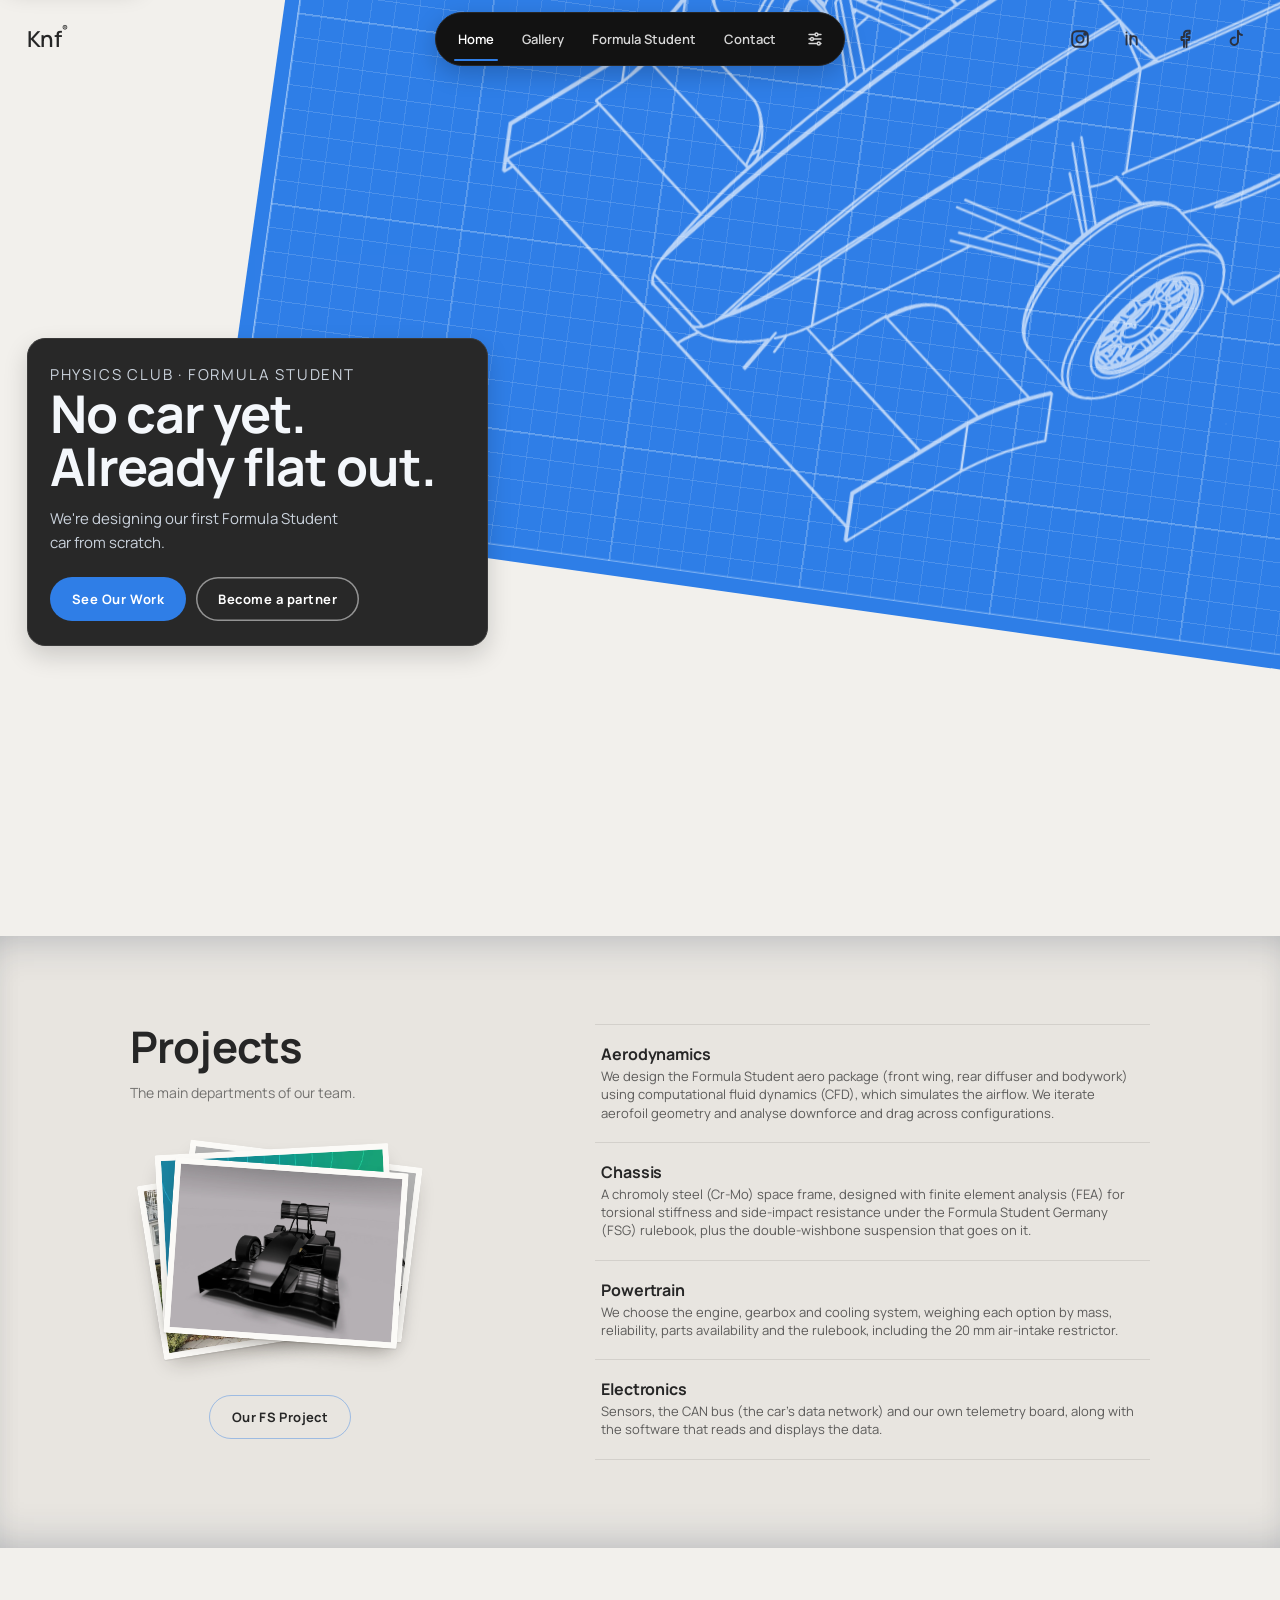
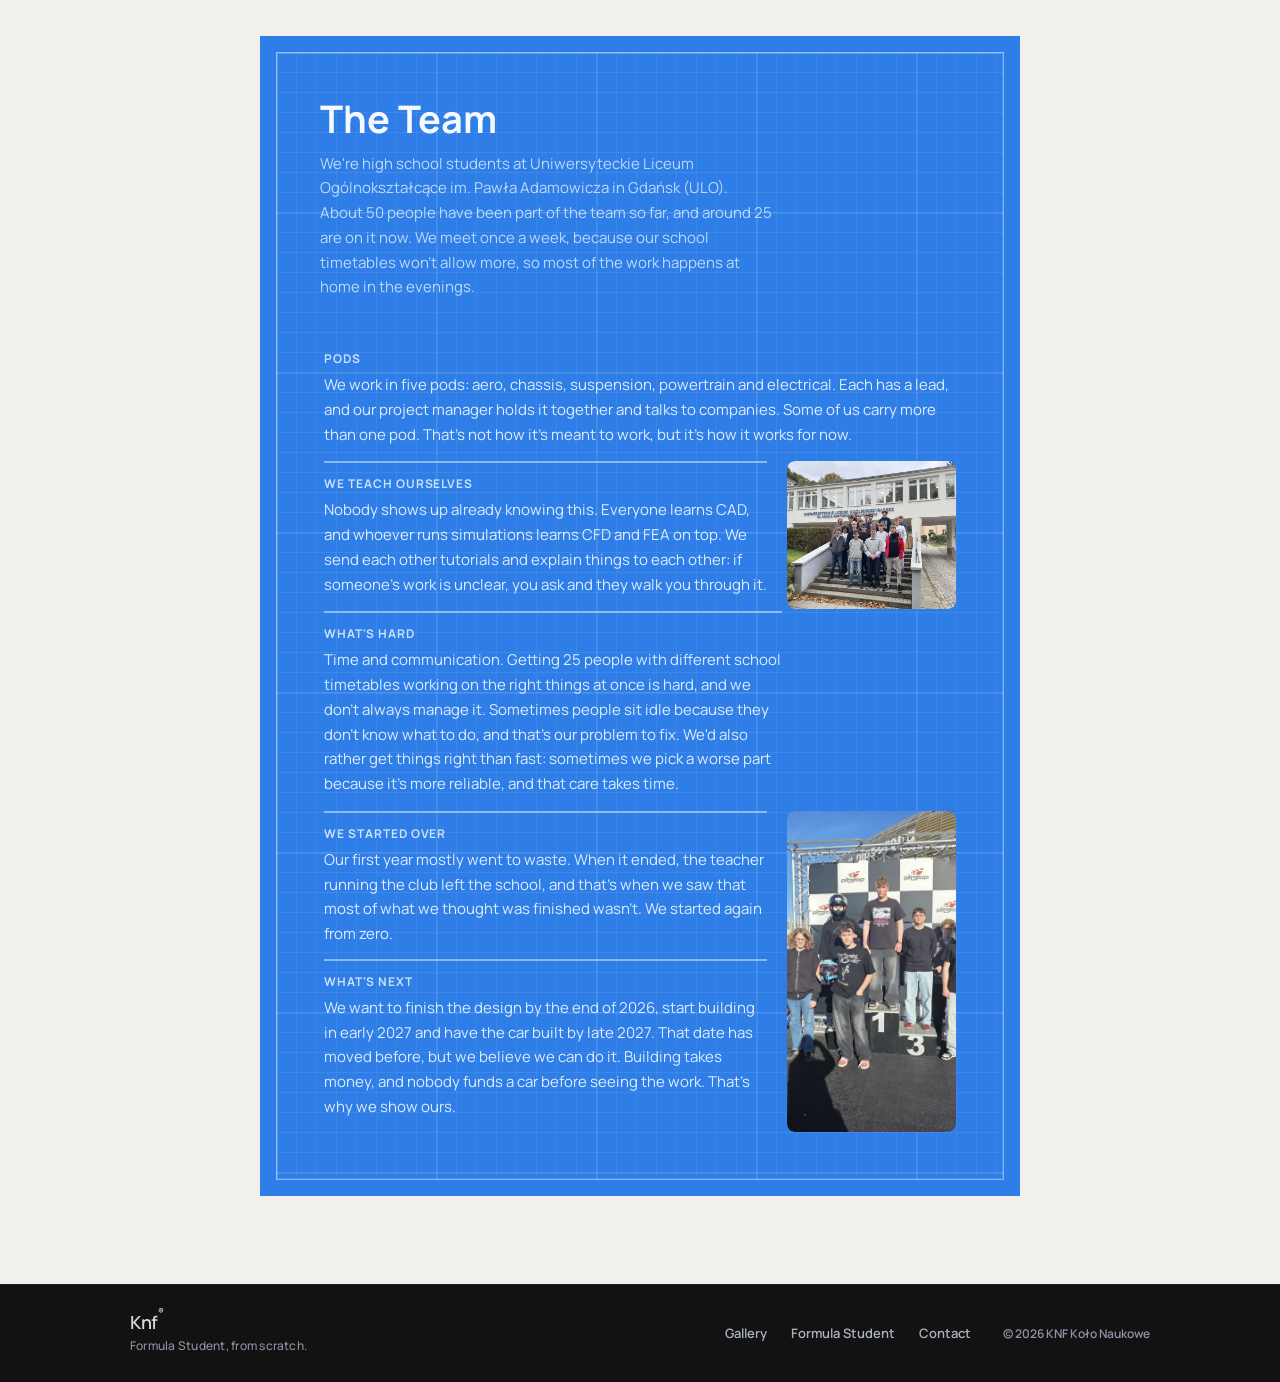
==== commit 78f80cfd: "Remove calculation claims, centre socials and Instagram post" ====
--- a/src/index.html
+++ b/src/index.html
@@ -253,7 +253,7 @@
         <ol class="projects-list">
           <li class="project-entry">
             <span class="pe-title" data-pl="Aerodynamika" data-en="Aerodynamics">Aerodynamics</span>
-            <span class="pe-desc" data-pl="Projektujemy pakiet aero bolidu Formuły Student (skrzydło przednie, dyfuzor tylny i elementy nadwozia) przy użyciu symulacji przepływu powietrza (CFD). Iteracyjnie dopracowujemy geometrię profili, analizujemy docisk i opór w różnych konfiguracjach, a każda zmiana jest weryfikowana ilościowo przed przejściem do kolejnej wersji." data-en="We design the Formula Student aero package (front wing, rear diffuser and bodywork) using computational fluid dynamics (CFD), which simulates the airflow. We iterate aerofoil geometry, analyse downforce and drag across configurations, and every change is verified quantitatively before moving to the next revision.">We design the Formula Student aero package (front wing, rear diffuser and bodywork) using computational fluid dynamics (CFD), which simulates the airflow. We iterate aerofoil geometry, analyse downforce and drag across configurations, and every change is verified quantitatively before moving to the next revision.</span>
+            <span class="pe-desc" data-pl="Projektujemy pakiet aero bolidu Formuły Student (skrzydło przednie, dyfuzor tylny i elementy nadwozia) przy użyciu symulacji przepływu powietrza (CFD). Iteracyjnie dopracowujemy geometrię profili i analizujemy docisk i opór w różnych konfiguracjach." data-en="We design the Formula Student aero package (front wing, rear diffuser and bodywork) using computational fluid dynamics (CFD), which simulates the airflow. We iterate aerofoil geometry and analyse downforce and drag across configurations.">We design the Formula Student aero package (front wing, rear diffuser and bodywork) using computational fluid dynamics (CFD), which simulates the airflow. We iterate aerofoil geometry and analyse downforce and drag across configurations.</span>
           </li>
           <li class="project-entry">
             <span class="pe-title" data-pl="Podwozie" data-en="Chassis">Chassis</span>
@@ -309,7 +309,7 @@
                 </div>
                 <div class="team-text">
                   <h3><span data-pl="Co dalej" data-en="What's next">What's next</span></h3>
-                  <p data-pl="Chcemy skończyć projekt do końca 2026 roku, na początku 2027 zacząć budowę i mieć gotowy bolid pod koniec 2027. Ten termin już się przesuwał, ale wierzymy, że się uda. Do budowy potrzebujemy pieniędzy, a na pieniądze trzeba zapracować projektem i obliczeniami. Dlatego pokazujemy naszą pracę." data-en="We want to finish the design by the end of 2026, start building in early 2027 and have the car built by late 2027. That date has moved before, but we believe we can do it. Building takes money, and money has to be earned with the design and the numbers behind it. That's why we show our work.">We want to finish the design by the end of 2026, start building in early 2027 and have the car built by late 2027. That date has moved before, but we believe we can do it. Building takes money, and money has to be earned with the design and the numbers behind it. That's why we show our work.</p>
+                  <p data-pl="Chcemy skończyć projekt do końca 2026 roku, na początku 2027 zacząć budowę i mieć gotowy bolid pod koniec 2027. Ten termin już się przesuwał, ale wierzymy, że się uda. Do budowy potrzebujemy pieniędzy, a nikt nie sfinansuje bolidu, zanim nie zobaczy pracy. Dlatego pokazujemy naszą." data-en="We want to finish the design by the end of 2026, start building in early 2027 and have the car built by late 2027. That date has moved before, but we believe we can do it. Building takes money, and nobody funds a car before seeing the work. That's why we show ours.">We want to finish the design by the end of 2026, start building in early 2027 and have the car built by late 2027. That date has moved before, but we believe we can do it. Building takes money, and nobody funds a car before seeing the work. That's why we show ours.</p>
                 </div>
             </div>
             <div class="team-shot">
--- a/src/css/style.css
+++ b/src/css/style.css
@@ -2213,7 +2213,7 @@
   display: grid;
   grid-template-columns: minmax(0, 300px) minmax(0, 380px);
   gap: 40px clamp(48px, 9vw, 120px);
-  align-items: start;
+  align-items: center;
   margin-top: 28px;
 }
 
